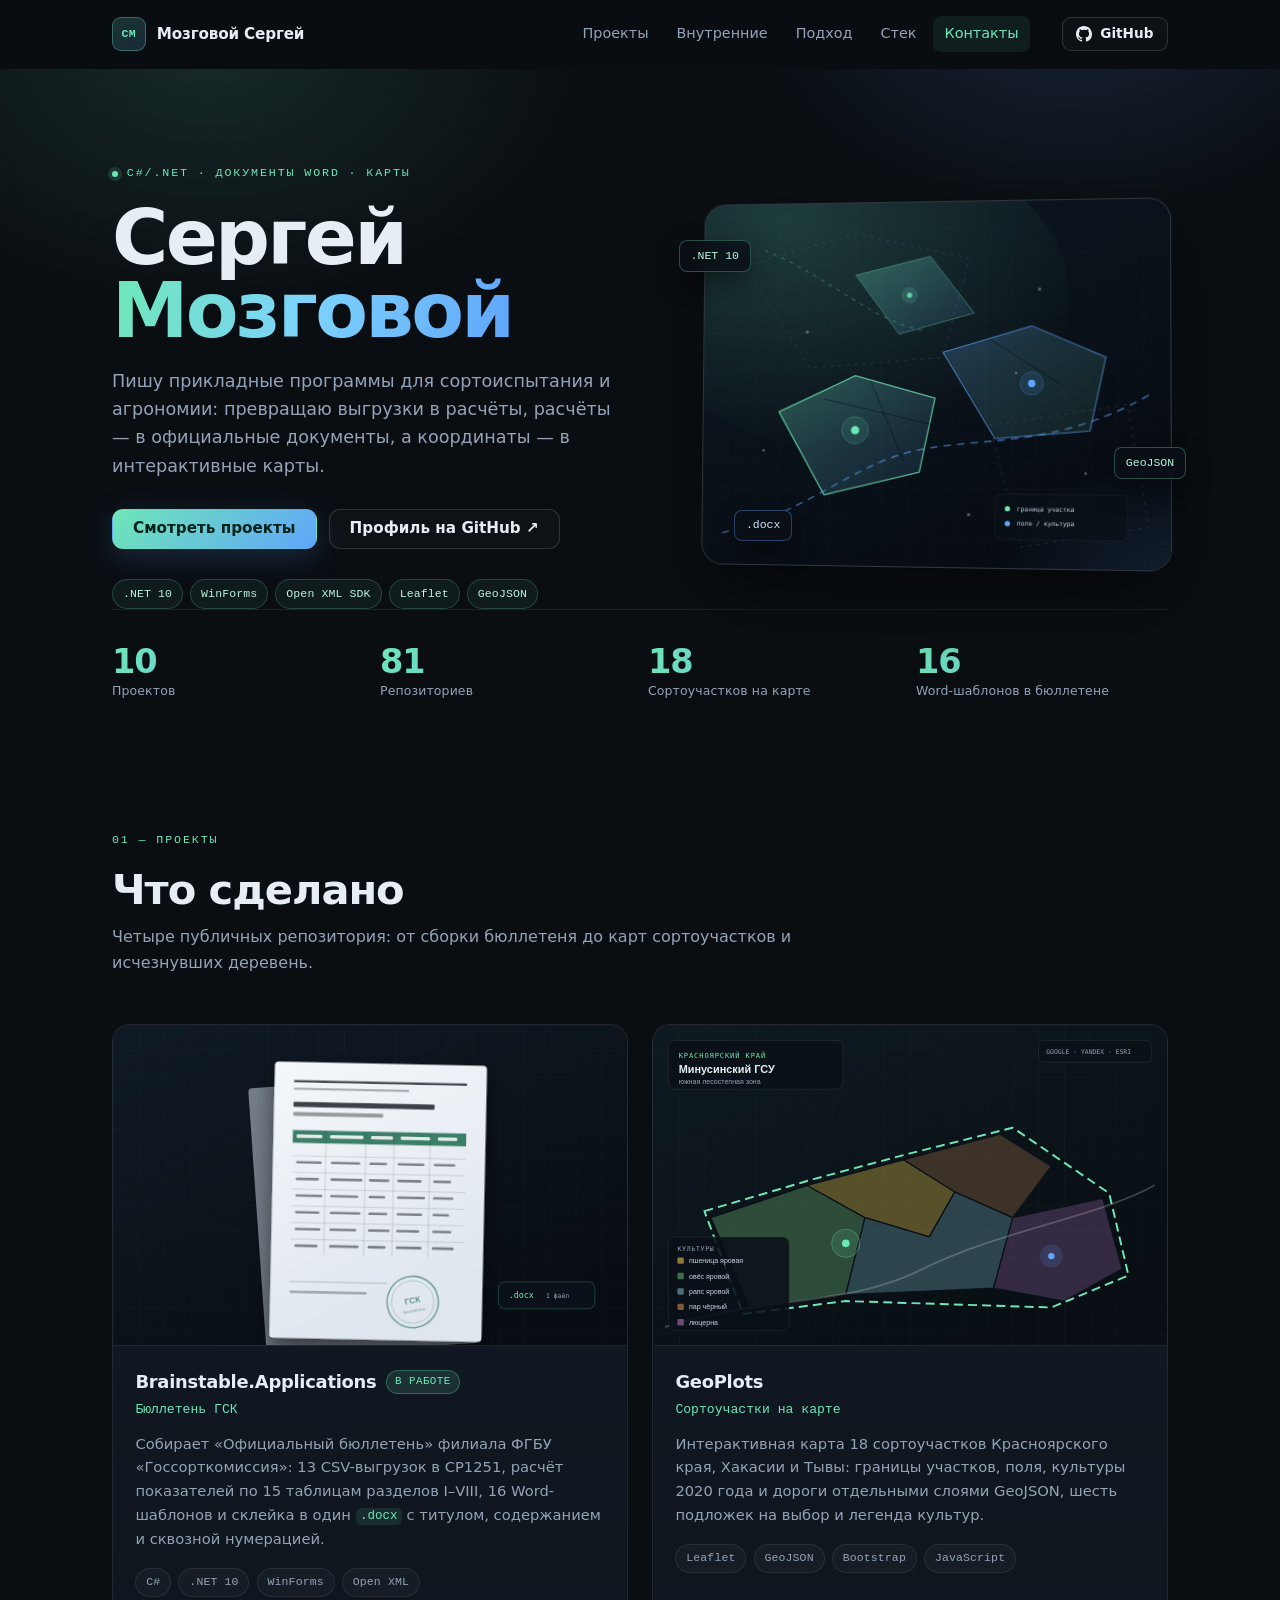
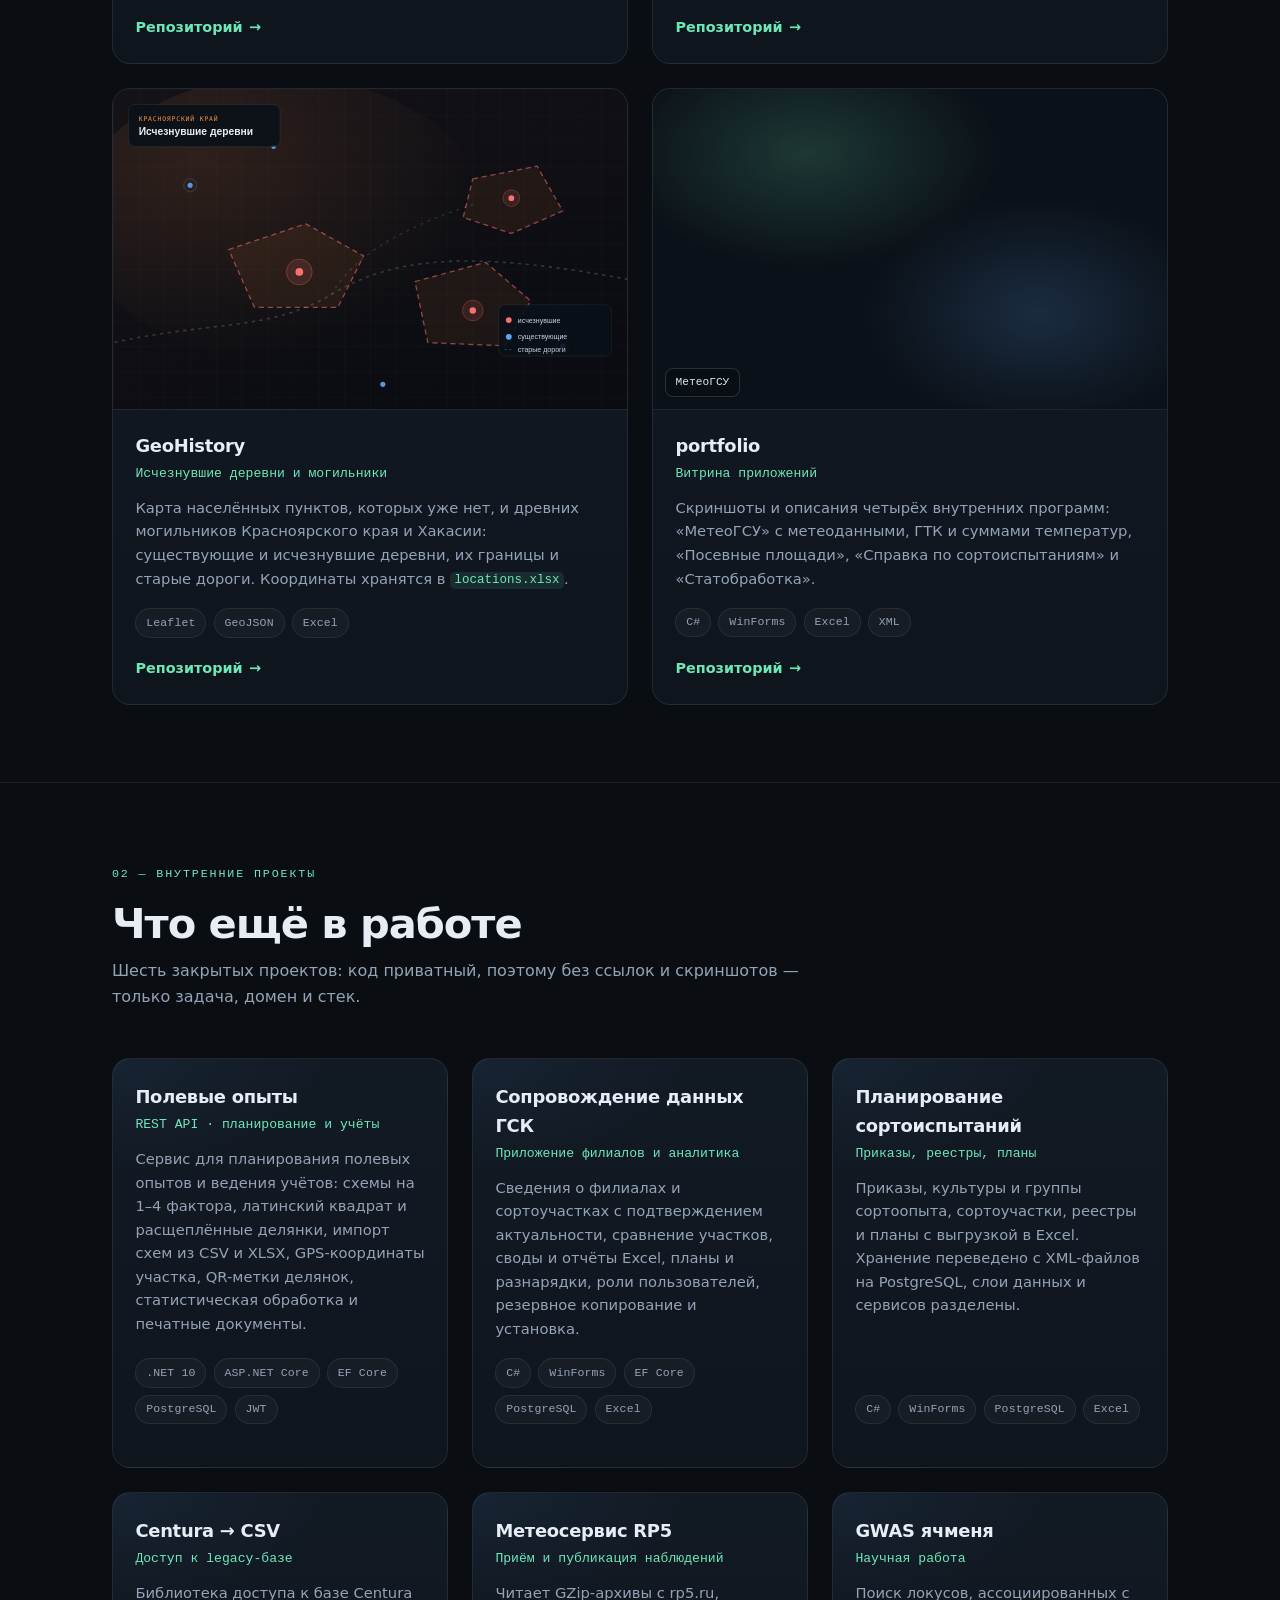
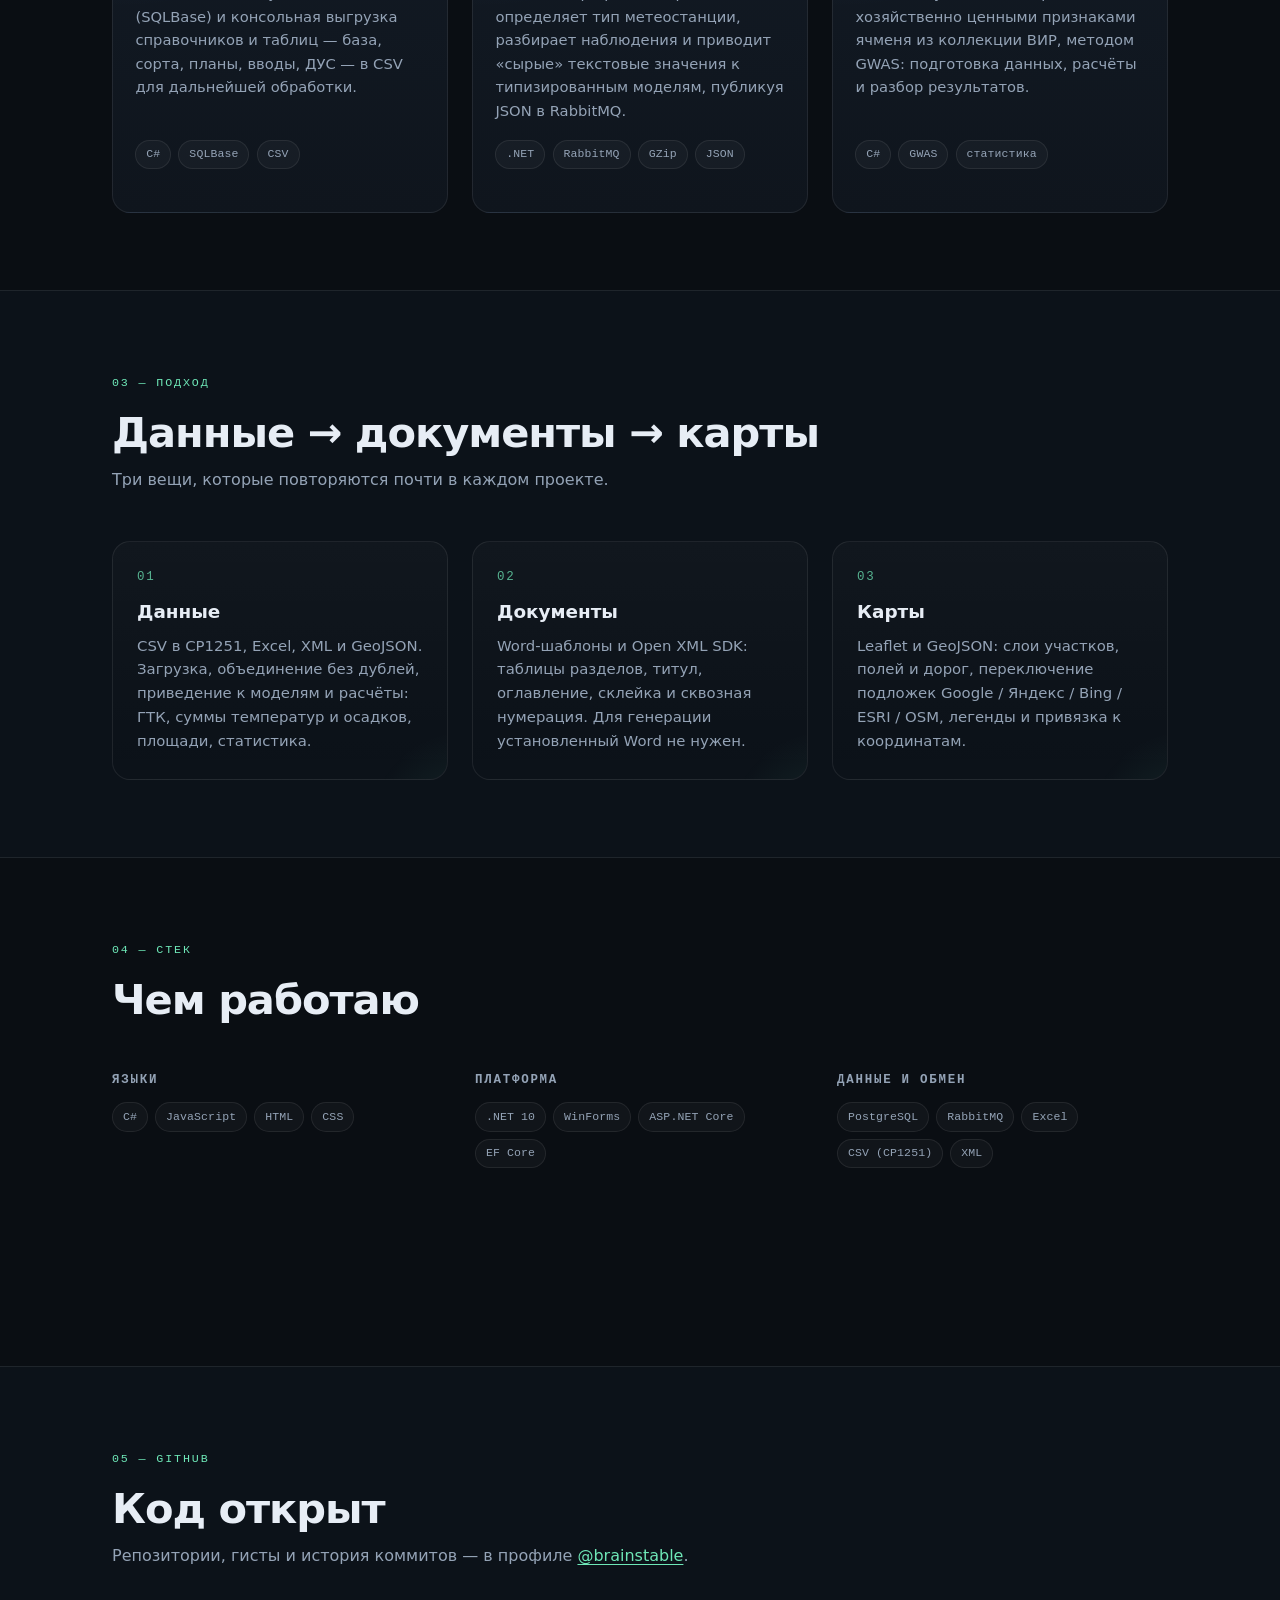
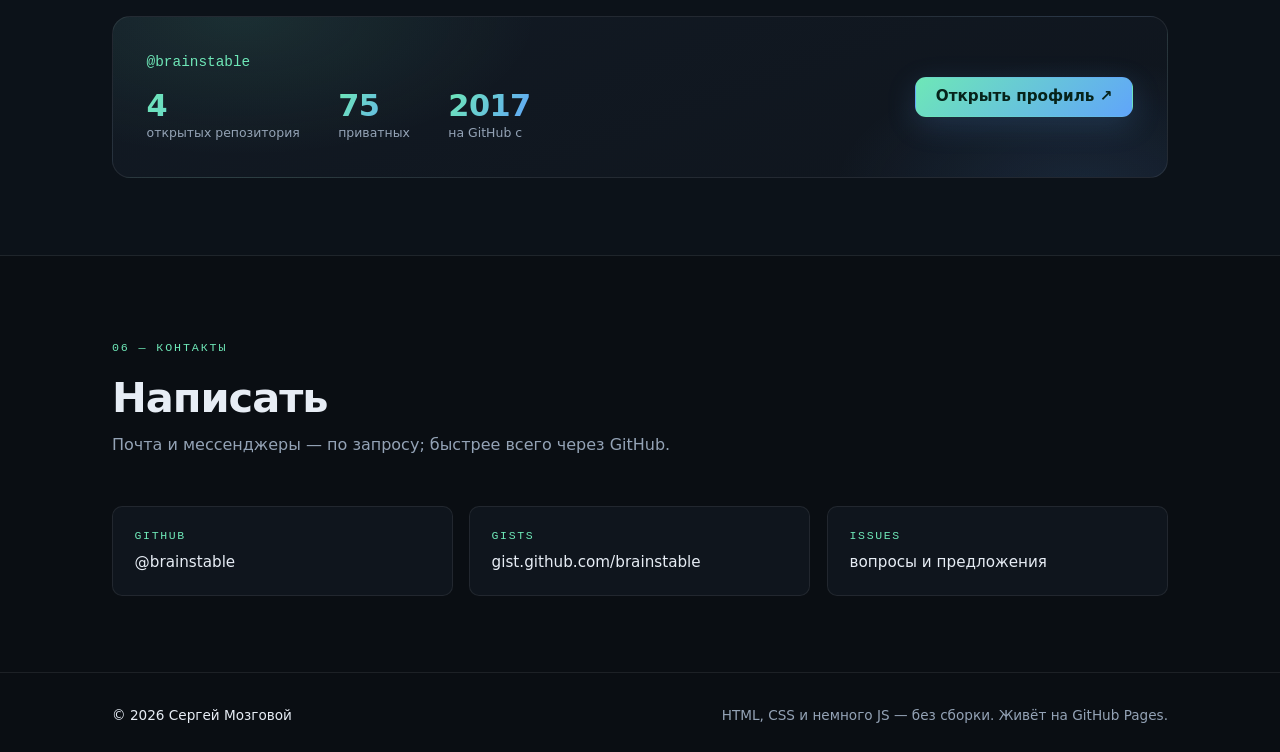
==== index.html @ fc81c390 "feat: раздел закрытых проектов и обновлённый стек на сайте" ====
<!doctype html>
<html lang="ru">
<head>
<meta charset="utf-8">
<meta name="viewport" content="width=device-width, initial-scale=1">
<title>Сергей Мозговой — C#/.NET разработчик</title>
<meta name="description" content="Прикладные программы для сортоиспытания и агрономии на C#/.NET: документы Word из шаблонов, обработка CSV и Excel, интерактивные карты на Leaflet.">
<meta name="author" content="Сергей Мозговой">
<meta name="theme-color" content="#0a0e13">
<script>document.documentElement.classList.add('js');</script>
<link rel="canonical" href="https://brainstable.github.io/">
<meta property="og:type" content="website">
<meta property="og:locale" content="ru_RU">
<meta property="og:site_name" content="Сергей Мозговой">
<meta property="og:title" content="Сергей Мозговой — C#/.NET разработчик">
<meta property="og:description" content="Прикладные программы для сортоиспытания и агрономии: документы Word, обработка данных, интерактивные карты.">
<meta property="og:url" content="https://brainstable.github.io/">
<meta name="twitter:card" content="summary">
<link rel="icon" href="assets/favicon.svg" type="image/svg+xml">
<link rel="stylesheet" href="assets/css/style.css">
<script src="assets/js/main.js" defer></script>
<script type="application/ld+json">
{
  "@context": "https://schema.org",
  "@type": "Person",
  "name": "Сергей Мозговой",
  "alternateName": "Mozgovoy Sergey",
  "url": "https://brainstable.github.io/",
  "jobTitle": "C#/.NET разработчик",
  "sameAs": ["https://github.com/brainstable", "https://gist.github.com/brainstable"]
}
</script>
</head>
<body>
<a class="skip-link" href="#main">Перейти к содержанию</a>

<header class="header" id="header">
  <div class="wrap header__inner">
    <a class="brand" href="#top" aria-label="В начало страницы">
      <span class="brand__mark" aria-hidden="true">СМ</span>
      <span class="brand__name">Мозговой Сергей</span>
    </a>

    <nav class="nav" aria-label="Разделы страницы">
      <a class="nav__link" href="#projects">Проекты</a>
      <a class="nav__link" href="#internal">Внутренние</a>
      <a class="nav__link" href="#approach">Подход</a>
      <a class="nav__link" href="#stack">Стек</a>
      <a class="nav__link" href="#contacts">Контакты</a>
    </nav>

    <a class="btn btn--ghost btn--sm header__gh" href="https://github.com/brainstable" target="_blank" rel="noopener">
      <svg width="16" height="16" viewBox="0 0 16 16" aria-hidden="true" fill="currentColor"><path d="M8 0C3.58 0 0 3.58 0 8c0 3.54 2.29 6.53 5.47 7.59.4.07.55-.17.55-.38 0-.19-.01-.82-.01-1.49-2.01.37-2.53-.49-2.69-.94-.09-.23-.48-.94-.82-1.13-.28-.15-.68-.52-.01-.53.63-.01 1.08.58 1.23.82.72 1.21 1.87.87 2.33.66.07-.52.28-.87.51-1.07-1.78-.2-3.64-.89-3.64-3.95 0-.87.31-1.59.82-2.15-.08-.2-.36-1.02.08-2.12 0 0 .67-.21 2.2.82a7.4 7.4 0 0 1 2-.27c.68 0 1.36.09 2 .27 1.53-1.04 2.2-.82 2.2-.82.44 1.1.16 1.92.08 2.12.51.56.82 1.27.82 2.15 0 3.07-1.87 3.75-3.65 3.95.29.25.54.73.54 1.48 0 1.07-.01 1.93-.01 2.2 0 .21.15.46.55.38A8.01 8.01 0 0 0 16 8c0-4.42-3.58-8-8-8Z"/></svg>
      GitHub
    </a>
  </div>
</header>

<main id="main">
  <section class="hero" id="top">
    <div class="hero__glow" aria-hidden="true"></div>
    <div class="wrap hero__inner">
      <div class="hero__text">
        <p class="eyebrow"><span class="dot" aria-hidden="true"></span> C#/.NET · документы Word · карты</p>

        <h1 class="hero__title">Сергей<br><span class="grad">Мозговой</span></h1>

        <p class="hero__lead">
          Пишу прикладные программы для сортоиспытания и агрономии: превращаю выгрузки
          в расчёты, расчёты — в официальные документы, а координаты — в интерактивные карты.
        </p>

        <div class="hero__actions">
          <a class="btn btn--primary" href="#projects">Смотреть проекты</a>
          <a class="btn btn--ghost" href="https://github.com/brainstable" target="_blank" rel="noopener">Профиль на GitHub&nbsp;↗</a>
        </div>

        <ul class="chips chips--hero" aria-label="Ключевые технологии">
          <li class="chip">.NET 10</li>
          <li class="chip">WinForms</li>
          <li class="chip">Open XML SDK</li>
          <li class="chip">Leaflet</li>
          <li class="chip">GeoJSON</li>
        </ul>
      </div>

      <div class="hero__art" aria-hidden="true">
        <div class="hero__frame">
          <img src="assets/img/hero-map.svg" alt="" width="900" height="700" decoding="async">
        </div>
        <span class="float float--1">.NET&nbsp;10</span>
        <span class="float float--2">GeoJSON</span>
        <span class="float float--3">.docx</span>
      </div>
    </div>

    <div class="wrap">
      <dl class="metrics">
        <div class="metric"><dt>Проектов</dt><dd>10</dd></div>
        <div class="metric"><dt>Репозиториев</dt><dd>81</dd></div>
        <div class="metric"><dt>Сортоучастков на карте</dt><dd>18</dd></div>
        <div class="metric"><dt>Word-шаблонов в бюллетене</dt><dd>16</dd></div>
      </dl>
    </div>
  </section>

  <section class="section" id="projects">
    <div class="wrap">
      <header class="section__head reveal">
        <p class="eyebrow">01 — Проекты</p>
        <h2 class="section__title">Что сделано</h2>
        <p class="section__lead">Четыре публичных репозитория: от сборки бюллетеня до карт сортоучастков и исчезнувших деревень.</p>
      </header>

      <div class="projects">
        <article class="card reveal">
          <a class="card__preview" href="https://github.com/brainstable/Brainstable.Applications" target="_blank" rel="noopener" tabindex="-1" aria-hidden="true">
            <img src="assets/img/preview-bulletin.svg" alt="" width="800" height="500" decoding="async">
          </a>
          <div class="card__body">
            <div class="card__top">
              <h3 class="card__title">Brainstable.Applications</h3>
              <span class="badge badge--live">в работе</span>
            </div>
            <p class="card__sub">Бюллетень ГСК</p>
            <p class="card__text">
              Собирает «Официальный бюллетень» филиала ФГБУ «Госсорткомиссия»: 13 CSV-выгрузок
              в CP1251, расчёт показателей по 15 таблицам разделов I–VIII, 16 Word-шаблонов
              и склейка в один <code>.docx</code> с титулом, содержанием и сквозной нумерацией.
            </p>
            <ul class="chips" aria-label="Технологии">
              <li class="chip">C#</li><li class="chip">.NET 10</li><li class="chip">WinForms</li><li class="chip">Open XML</li>
            </ul>
            <a class="card__link" href="https://github.com/brainstable/Brainstable.Applications" target="_blank" rel="noopener">
              Репозиторий <span aria-hidden="true">→</span>
            </a>
          </div>
        </article>

        <article class="card reveal">
          <a class="card__preview" href="https://github.com/brainstable/GeoPlots" target="_blank" rel="noopener" tabindex="-1" aria-hidden="true">
            <img src="assets/img/preview-geoplots.svg" alt="" width="800" height="500" decoding="async">
          </a>
          <div class="card__body">
            <div class="card__top">
              <h3 class="card__title">GeoPlots</h3>
            </div>
            <p class="card__sub">Сортоучастки на карте</p>
            <p class="card__text">
              Интерактивная карта 18 сортоучастков Красноярского края, Хакасии и Тывы: границы
              участков, поля, культуры 2020 года и дороги отдельными слоями GeoJSON, шесть
              подложек на выбор и легенда культур.
            </p>
            <ul class="chips" aria-label="Технологии">
              <li class="chip">Leaflet</li><li class="chip">GeoJSON</li><li class="chip">Bootstrap</li><li class="chip">JavaScript</li>
            </ul>
            <a class="card__link" href="https://github.com/brainstable/GeoPlots" target="_blank" rel="noopener">
              Репозиторий <span aria-hidden="true">→</span>
            </a>
          </div>
        </article>

        <article class="card reveal">
          <a class="card__preview" href="https://github.com/brainstable/GeoHistory" target="_blank" rel="noopener" tabindex="-1" aria-hidden="true">
            <img src="assets/img/preview-geohistory.svg" alt="" width="800" height="500" decoding="async">
          </a>
          <div class="card__body">
            <div class="card__top">
              <h3 class="card__title">GeoHistory</h3>
            </div>
            <p class="card__sub">Исчезнувшие деревни и могильники</p>
            <p class="card__text">
              Карта населённых пунктов, которых уже нет, и древних могильников Красноярского края
              и Хакасии: существующие и исчезнувшие деревни, их границы и старые дороги.
              Координаты хранятся в <code>locations.xlsx</code>.
            </p>
            <ul class="chips" aria-label="Технологии">
              <li class="chip">Leaflet</li><li class="chip">GeoJSON</li><li class="chip">Excel</li>
            </ul>
            <a class="card__link" href="https://github.com/brainstable/GeoHistory" target="_blank" rel="noopener">
              Репозиторий <span aria-hidden="true">→</span>
            </a>
          </div>
        </article>

        <article class="card reveal">
          <a class="card__preview card__preview--shot" href="https://github.com/brainstable/portfolio" target="_blank" rel="noopener" tabindex="-1" aria-hidden="true">
            <span class="card__shot-tag">МетеоГСУ</span>
          </a>
          <div class="card__body">
            <div class="card__top">
              <h3 class="card__title">portfolio</h3>
            </div>
            <p class="card__sub">Витрина приложений</p>
            <p class="card__text">
              Скриншоты и описания четырёх внутренних программ: «МетеоГСУ» с метеоданными,
              ГТК и суммами температур, «Посевные площади», «Справка по сортоиспытаниям»
              и «Статобработка».
            </p>
            <ul class="chips" aria-label="Технологии">
              <li class="chip">C#</li><li class="chip">WinForms</li><li class="chip">Excel</li><li class="chip">XML</li>
            </ul>
            <a class="card__link" href="https://github.com/brainstable/portfolio" target="_blank" rel="noopener">
              Репозиторий <span aria-hidden="true">→</span>
            </a>
          </div>
        </article>
      </div>
    </div>
  </section>

  <section class="section section--divided" id="internal">
    <div class="wrap">
      <header class="section__head reveal">
        <p class="eyebrow">02 — Внутренние проекты</p>
        <h2 class="section__title">Что ещё в работе</h2>
        <p class="section__lead">Шесть закрытых проектов: код приватный, поэтому без ссылок и скриншотов — только задача, домен и стек.</p>
      </header>

      <div class="projects projects--closed">
        <article class="card card--closed reveal">
          <div class="card__body">
            <div class="card__top">
              <h3 class="card__title">Полевые опыты</h3>
            </div>
            <p class="card__sub">REST API · планирование и учёты</p>
            <p class="card__text">
              Сервис для планирования полевых опытов и ведения учётов: схемы на 1–4 фактора,
              латинский квадрат и расщеплённые делянки, импорт схем из CSV и XLSX,
              GPS-координаты участка, QR-метки делянок, статистическая обработка
              и печатные документы.
            </p>
            <ul class="chips" aria-label="Технологии">
              <li class="chip">.NET 10</li><li class="chip">ASP.NET Core</li><li class="chip">EF Core</li><li class="chip">PostgreSQL</li><li class="chip">JWT</li>
            </ul>
          </div>
        </article>

        <article class="card card--closed reveal">
          <div class="card__body">
            <div class="card__top">
              <h3 class="card__title">Сопровождение данных ГСК</h3>
            </div>
            <p class="card__sub">Приложение филиалов и аналитика</p>
            <p class="card__text">
              Сведения о филиалах и сортоучастках с подтверждением актуальности, сравнение
              участков, своды и отчёты Excel, планы и разнарядки, роли пользователей,
              резервное копирование и установка.
            </p>
            <ul class="chips" aria-label="Технологии">
              <li class="chip">C#</li><li class="chip">WinForms</li><li class="chip">EF Core</li><li class="chip">PostgreSQL</li><li class="chip">Excel</li>
            </ul>
          </div>
        </article>

        <article class="card card--closed reveal">
          <div class="card__body">
            <div class="card__top">
              <h3 class="card__title">Планирование сортоиспытаний</h3>
            </div>
            <p class="card__sub">Приказы, реестры, планы</p>
            <p class="card__text">
              Приказы, культуры и группы сортоопыта, сортоучастки, реестры и планы
              с выгрузкой в Excel. Хранение переведено с XML-файлов на PostgreSQL,
              слои данных и сервисов разделены.
            </p>
            <ul class="chips" aria-label="Технологии">
              <li class="chip">C#</li><li class="chip">WinForms</li><li class="chip">PostgreSQL</li><li class="chip">Excel</li>
            </ul>
          </div>
        </article>

        <article class="card card--closed reveal">
          <div class="card__body">
            <div class="card__top">
              <h3 class="card__title">Centura → CSV</h3>
            </div>
            <p class="card__sub">Доступ к legacy-базе</p>
            <p class="card__text">
              Библиотека доступа к базе Centura (SQLBase) и консольная выгрузка справочников
              и таблиц — база, сорта, планы, вводы, ДУС — в CSV для дальнейшей обработки.
            </p>
            <ul class="chips" aria-label="Технологии">
              <li class="chip">C#</li><li class="chip">SQLBase</li><li class="chip">CSV</li>
            </ul>
          </div>
        </article>

        <article class="card card--closed reveal">
          <div class="card__body">
            <div class="card__top">
              <h3 class="card__title">Метеосервис RP5</h3>
            </div>
            <p class="card__sub">Приём и публикация наблюдений</p>
            <p class="card__text">
              Читает GZip-архивы с rp5.ru, определяет тип метеостанции, разбирает наблюдения
              и приводит «сырые» текстовые значения к типизированным моделям, публикуя JSON
              в RabbitMQ.
            </p>
            <ul class="chips" aria-label="Технологии">
              <li class="chip">.NET</li><li class="chip">RabbitMQ</li><li class="chip">GZip</li><li class="chip">JSON</li>
            </ul>
          </div>
        </article>

        <article class="card card--closed reveal">
          <div class="card__body">
            <div class="card__top">
              <h3 class="card__title">GWAS ячменя</h3>
            </div>
            <p class="card__sub">Научная работа</p>
            <p class="card__text">
              Поиск локусов, ассоциированных с хозяйственно ценными признаками ячменя
              из коллекции ВИР, методом GWAS: подготовка данных, расчёты и разбор результатов.
            </p>
            <ul class="chips" aria-label="Технологии">
              <li class="chip">C#</li><li class="chip">GWAS</li><li class="chip">статистика</li>
            </ul>
          </div>
        </article>
      </div>
    </div>
  </section>

  <section class="section section--alt" id="approach">
    <div class="wrap">
      <header class="section__head reveal">
        <p class="eyebrow">03 — Подход</p>
        <h2 class="section__title">Данные → документы → карты</h2>
        <p class="section__lead">Три вещи, которые повторяются почти в каждом проекте.</p>
      </header>

      <div class="steps">
        <article class="step reveal">
          <span class="step__num" aria-hidden="true">01</span>
          <h3 class="step__title">Данные</h3>
          <p class="step__text">
            CSV в CP1251, Excel, XML и GeoJSON. Загрузка, объединение без дублей,
            приведение к моделям и расчёты: ГТК, суммы температур и осадков, площади, статистика.
          </p>
        </article>

        <article class="step reveal">
          <span class="step__num" aria-hidden="true">02</span>
          <h3 class="step__title">Документы</h3>
          <p class="step__text">
            Word-шаблоны и Open XML SDK: таблицы разделов, титул, оглавление, склейка
            и сквозная нумерация. Для генерации установленный Word не нужен.
          </p>
        </article>

        <article class="step reveal">
          <span class="step__num" aria-hidden="true">03</span>
          <h3 class="step__title">Карты</h3>
          <p class="step__text">
            Leaflet и GeoJSON: слои участков, полей и дорог, переключение подложек
            Google / Яндекс / Bing / ESRI / OSM, легенды и привязка к координатам.
          </p>
        </article>
      </div>
    </div>
  </section>

  <section class="section" id="stack">
    <div class="wrap">
      <header class="section__head reveal">
        <p class="eyebrow">04 — Стек</p>
        <h2 class="section__title">Чем работаю</h2>
      </header>

      <div class="stack">
        <div class="stack__group reveal">
          <h3 class="stack__title">Языки</h3>
          <ul class="chips"><li class="chip">C#</li><li class="chip">JavaScript</li><li class="chip">HTML</li><li class="chip">CSS</li></ul>
        </div>
        <div class="stack__group reveal">
          <h3 class="stack__title">Платформа</h3>
          <ul class="chips"><li class="chip">.NET 10</li><li class="chip">WinForms</li><li class="chip">ASP.NET Core</li><li class="chip">EF Core</li></ul>
        </div>
        <div class="stack__group reveal">
          <h3 class="stack__title">Данные и обмен</h3>
          <ul class="chips"><li class="chip">PostgreSQL</li><li class="chip">RabbitMQ</li><li class="chip">Excel</li><li class="chip">CSV (CP1251)</li><li class="chip">XML</li></ul>
        </div>
        <div class="stack__group reveal">
          <h3 class="stack__title">Документы</h3>
          <ul class="chips"><li class="chip">Open XML SDK</li><li class="chip">DocumentFormat.OpenXml</li><li class="chip">Word-шаблоны</li></ul>
        </div>
        <div class="stack__group reveal">
          <h3 class="stack__title">Карты</h3>
          <ul class="chips"><li class="chip">Leaflet</li><li class="chip">GeoJSON</li><li class="chip">Bootstrap 4</li><li class="chip">jQuery</li></ul>
        </div>
        <div class="stack__group reveal">
          <h3 class="stack__title">Инструменты</h3>
          <ul class="chips"><li class="chip">Visual Studio 2022</li><li class="chip">Rider</li><li class="chip">Git</li><li class="chip">xUnit</li></ul>
        </div>
      </div>
    </div>
  </section>

  <section class="section section--alt" id="stats">
    <div class="wrap">
      <header class="section__head reveal">
        <p class="eyebrow">05 — GitHub</p>
        <h2 class="section__title">Код открыт</h2>
        <p class="section__lead">Репозитории, гисты и история коммитов — в профиле <a href="https://github.com/brainstable" target="_blank" rel="noopener">@brainstable</a>.</p>
      </header>

      <div class="gh-panel reveal">
        <div class="gh-panel__body">
          <p class="gh-panel__handle">@brainstable</p>
          <ul class="gh-facts">
            <li><b>4</b><span>открытых репозитория</span></li>
            <li><b>75</b><span>приватных</span></li>
            <li><b>2017</b><span>на GitHub с</span></li>
          </ul>
        </div>
        <a class="btn btn--primary" href="https://github.com/brainstable" target="_blank" rel="noopener">Открыть профиль&nbsp;↗</a>
      </div>
    </div>
  </section>

  <section class="section" id="contacts">
    <div class="wrap">
      <header class="section__head reveal">
        <p class="eyebrow">06 — Контакты</p>
        <h2 class="section__title">Написать</h2>
        <p class="section__lead">Почта и мессенджеры — по запросу; быстрее всего через GitHub.</p>
      </header>

      <div class="contacts">
        <a class="contact reveal" href="https://github.com/brainstable" target="_blank" rel="noopener">
          <span class="contact__label">GitHub</span>
          <span class="contact__value">@brainstable</span>
        </a>
        <a class="contact reveal" href="https://gist.github.com/brainstable" target="_blank" rel="noopener">
          <span class="contact__label">Gists</span>
          <span class="contact__value">gist.github.com/brainstable</span>
        </a>
        <a class="contact reveal" href="https://github.com/brainstable/brainstable/issues" target="_blank" rel="noopener">
          <span class="contact__label">Issues</span>
          <span class="contact__value">вопросы и предложения</span>
        </a>
      </div>
    </div>
  </section>
</main>

<footer class="footer">
  <div class="wrap footer__inner">
    <p class="footer__text">© <span class="js-year">2026</span> Сергей Мозговой</p>
    <p class="footer__text footer__muted">HTML, CSS и немного JS — без сборки. Живёт на GitHub Pages.</p>
  </div>
</footer>
</body>
</html>
---- assets/css/style.css ----
/* ==========================================================================
   brainstable.github.io — тёмная тема, без зависимостей
   ========================================================================== */

:root {
  --bg: #0a0e13;
  --bg-alt: #0c1219;
  --card: #0f151d;
  --card-hi: #121a24;
  --line: rgba(255, 255, 255, 0.08);
  --line-hi: rgba(255, 255, 255, 0.14);
  --text: #e7edf5;
  --muted: #94a3b6;
  --mint: #6ee7b7;
  --blue: #60a5fa;
  --mint-dim: rgba(110, 231, 183, 0.12);
  --radius: 18px;
  --radius-sm: 10px;
  --wrap: 1120px;
  --ease: cubic-bezier(0.2, 0.7, 0.2, 1);
  --font: ui-sans-serif, system-ui, -apple-system, "Segoe UI", Roboto, "Helvetica Neue", Arial, sans-serif;
  --mono: ui-monospace, SFMono-Regular, "JetBrains Mono", "Cascadia Mono", Consolas, monospace;
}

*,
*::before,
*::after { box-sizing: border-box; }

html {
  scroll-behavior: smooth;
  scroll-padding-top: 6rem;
  -webkit-text-size-adjust: 100%;
}

body {
  margin: 0;
  background: var(--bg);
  color: var(--text);
  font-family: var(--font);
  font-size: 16px;
  line-height: 1.6;
  -webkit-font-smoothing: antialiased;
  overflow-x: hidden;
}

::selection { background: rgba(110, 231, 183, 0.25); color: #fff; }

img { max-width: 100%; height: auto; display: block; }

a { color: inherit; text-decoration: none; }

:focus-visible {
  outline: 2px solid var(--mint);
  outline-offset: 3px;
  border-radius: 4px;
}

code {
  font-family: var(--mono);
  font-size: 0.86em;
  color: var(--mint);
  background: rgba(110, 231, 183, 0.1);
  padding: 0.1em 0.35em;
  border-radius: 5px;
}

.wrap {
  width: 100%;
  max-width: var(--wrap);
  margin-inline: auto;
  padding-inline: clamp(1.15rem, 4vw, 2rem);
}

.skip-link {
  position: absolute;
  left: 1rem;
  top: -100px;
  z-index: 100;
  padding: 0.6rem 1rem;
  background: var(--mint);
  color: #06231a;
  border-radius: 8px;
  font-weight: 600;
  transition: top 0.2s var(--ease);
}
.skip-link:focus { top: 1rem; }

/* ---------------------------------------------------------------- Header */

.header {
  position: sticky;
  top: 0;
  z-index: 50;
  background: rgba(10, 14, 19, 0.72);
  backdrop-filter: blur(14px);
  -webkit-backdrop-filter: blur(14px);
  border-bottom: 1px solid transparent;
  transition: border-color 0.25s var(--ease), background 0.25s var(--ease);
}
.header.is-scrolled {
  border-bottom-color: var(--line);
  background: rgba(10, 14, 19, 0.9);
}

.header__inner {
  display: flex;
  align-items: center;
  gap: 1.5rem;
  min-height: 4.25rem;
}

.brand {
  display: inline-flex;
  align-items: center;
  gap: 0.7rem;
  font-weight: 600;
  letter-spacing: -0.01em;
}

.brand__mark {
  display: grid;
  place-items: center;
  width: 2.1rem;
  height: 2.1rem;
  border-radius: 9px;
  background: linear-gradient(135deg, rgba(110, 231, 183, 0.18), rgba(96, 165, 250, 0.18));
  border: 1px solid rgba(110, 231, 183, 0.35);
  color: var(--mint);
  font-family: var(--mono);
  font-size: 0.72rem;
  letter-spacing: 0.04em;
}

.brand__name { font-size: 0.95rem; white-space: nowrap; }

.nav {
  display: flex;
  gap: 0.35rem;
  margin-left: auto;
}

.nav__link {
  padding: 0.4rem 0.7rem;
  border-radius: 8px;
  font-size: 0.9rem;
  color: var(--muted);
  transition: color 0.2s var(--ease), background 0.2s var(--ease);
}
.nav__link:hover { color: var(--text); background: rgba(255, 255, 255, 0.05); }
.nav__link.is-active { color: var(--mint); background: rgba(110, 231, 183, 0.08); }

.header__gh { margin-left: 0.5rem; }

/* --------------------------------------------------------------- Buttons */

.btn {
  display: inline-flex;
  align-items: center;
  justify-content: center;
  gap: 0.5rem;
  padding: 0.72rem 1.25rem;
  border-radius: 11px;
  border: 1px solid transparent;
  font-weight: 600;
  font-size: 0.95rem;
  line-height: 1;
  cursor: pointer;
  transition: transform 0.2s var(--ease), box-shadow 0.2s var(--ease),
    background 0.2s var(--ease), border-color 0.2s var(--ease), color 0.2s var(--ease);
}
.btn:hover { transform: translateY(-1px); }
.btn:active { transform: translateY(0); }

.btn--primary {
  background: linear-gradient(135deg, var(--mint), var(--blue));
  color: #06231a;
  box-shadow: 0 8px 30px rgba(96, 165, 250, 0.18);
}
.btn--primary:hover { box-shadow: 0 12px 34px rgba(110, 231, 183, 0.28); }

.btn--ghost {
  border-color: var(--line-hi);
  color: var(--text);
  background: rgba(255, 255, 255, 0.02);
}
.btn--ghost:hover { border-color: rgba(110, 231, 183, 0.45); color: var(--mint); }

.btn--sm { padding: 0.5rem 0.85rem; font-size: 0.85rem; border-radius: 9px; }

/* ------------------------------------------------------------------ Hero */

.hero {
  position: relative;
  padding-block: clamp(3rem, 7vw, 6rem) clamp(2rem, 4vw, 3rem);
  overflow: hidden;
}

.hero__glow {
  position: absolute;
  inset: -20% -10% auto -10%;
  height: 60rem;
  background:
    radial-gradient(38rem 26rem at 22% 12%, rgba(110, 231, 183, 0.13), transparent 62%),
    radial-gradient(34rem 24rem at 78% 6%, rgba(96, 165, 250, 0.14), transparent 60%);
  pointer-events: none;
}

.hero__inner {
  position: relative;
  display: grid;
  grid-template-columns: 1.05fr 0.95fr;
  align-items: center;
  gap: clamp(2rem, 5vw, 4.5rem);
}

.eyebrow {
  display: inline-flex;
  align-items: center;
  gap: 0.55rem;
  margin: 0 0 1.1rem;
  font-family: var(--mono);
  font-size: 0.73rem;
  letter-spacing: 0.16em;
  text-transform: uppercase;
  color: var(--mint);
}

.dot {
  width: 6px;
  height: 6px;
  border-radius: 50%;
  background: var(--mint);
  box-shadow: 0 0 0 4px rgba(110, 231, 183, 0.14);
}

.hero__title {
  margin: 0 0 1.2rem;
  font-size: clamp(2.7rem, 7.2vw, 4.8rem);
  line-height: 0.96;
  letter-spacing: -0.035em;
  font-weight: 700;
}

.grad {
  background: linear-gradient(100deg, var(--mint) 0%, #7dd3fc 48%, var(--blue) 100%);
  -webkit-background-clip: text;
  background-clip: text;
  color: transparent;
}

.hero__lead {
  max-width: 33rem;
  margin: 0 0 1.8rem;
  font-size: clamp(1rem, 1.5vw, 1.1rem);
  color: var(--muted);
}

.hero__actions {
  display: flex;
  flex-wrap: wrap;
  gap: 0.75rem;
  margin-bottom: 1.9rem;
}

.chips {
  display: flex;
  flex-wrap: wrap;
  gap: 0.45rem;
  margin: 0;
  padding: 0;
  list-style: none;
}

.chip {
  padding: 0.28rem 0.62rem;
  border: 1px solid var(--line);
  border-radius: 999px;
  background: rgba(255, 255, 255, 0.03);
  color: var(--muted);
  font-family: var(--mono);
  font-size: 0.72rem;
  letter-spacing: 0.01em;
  white-space: nowrap;
}

.chips--hero .chip {
  border-color: rgba(110, 231, 183, 0.22);
  color: #b9f4dd;
  background: rgba(110, 231, 183, 0.06);
}

.hero__art { position: relative; }

.hero__frame {
  position: relative;
  border: 1px solid var(--line-hi);
  border-radius: 22px;
  overflow: hidden;
  background: linear-gradient(160deg, #101a24, #0a1016);
  box-shadow:
    0 30px 80px rgba(0, 0, 0, 0.55),
    inset 0 1px 0 rgba(255, 255, 255, 0.06);
  transform: perspective(1200px) rotateY(-6deg) rotateX(2deg);
  transition: transform 0.6s var(--ease);
}
.hero__frame:hover { transform: perspective(1200px) rotateY(-2deg) rotateX(1deg); }

.hero__frame img { width: 100%; aspect-ratio: 9 / 7; object-fit: cover; }

.float {
  position: absolute;
  padding: 0.35rem 0.65rem;
  border-radius: 8px;
  border: 1px solid rgba(110, 231, 183, 0.3);
  background: rgba(10, 16, 22, 0.85);
  color: #b9f4dd;
  font-family: var(--mono);
  font-size: 0.72rem;
  backdrop-filter: blur(6px);
  box-shadow: 0 10px 26px rgba(0, 0, 0, 0.45);
  animation: float 7s ease-in-out infinite;
}
.float { z-index: 2; }
.float--1 { top: 11%; left: -1.1rem; }
.float--2 { bottom: 24%; right: -1.1rem; animation-delay: -2.4s; }
.float--3 { bottom: 7%; left: 8%; animation-delay: -4.2s; color: #cfe4ff; border-color: rgba(96, 165, 250, 0.35); }

@keyframes float {
  0%, 100% { transform: translateY(0); }
  50% { transform: translateY(-8px); }
}

/* --------------------------------------------------------------- Metrics */

.metrics {
  display: grid;
  grid-template-columns: repeat(4, 1fr);
  gap: 1rem;
  margin: 0;
  padding: clamp(1.6rem, 3vw, 2.2rem) 0 0;
  border-top: 1px solid var(--line);
}

.metric { display: flex; flex-direction: column-reverse; gap: 0.15rem; }

.metric dd {
  margin: 0;
  font-size: clamp(1.6rem, 3vw, 2.1rem);
  font-weight: 700;
  letter-spacing: -0.03em;
  line-height: 1;
  background: linear-gradient(120deg, var(--mint), var(--blue));
  -webkit-background-clip: text;
  background-clip: text;
  color: transparent;
}

.metric dt {
  font-size: 0.78rem;
  color: var(--muted);
  letter-spacing: 0.01em;
}

/* -------------------------------------------------------------- Sections */

.section { padding-block: clamp(3rem, 6vw, 5rem); }

.section--alt {
  background: var(--bg-alt);
  border-block: 1px solid var(--line);
}

.section--divided { border-top: 1px solid var(--line); }

.section__head { max-width: 46rem; margin-bottom: clamp(2rem, 4vw, 3rem); }

.section__title {
  margin: 0 0 0.7rem;
  font-size: clamp(1.8rem, 3.6vw, 2.6rem);
  line-height: 1.1;
  letter-spacing: -0.025em;
}

.section__lead { margin: 0; color: var(--muted); }
.section__lead a { color: var(--mint); text-decoration: underline; text-underline-offset: 3px; }

/* --------------------------------------------------------------- Projects */

.projects {
  display: grid;
  grid-template-columns: repeat(auto-fit, minmax(min(100%, 420px), 1fr));
  gap: clamp(1rem, 2vw, 1.5rem);
}

.card {
  display: flex;
  flex-direction: column;
  background: linear-gradient(180deg, var(--card-hi), var(--card));
  border: 1px solid var(--line);
  border-radius: var(--radius);
  overflow: hidden;
  transition: transform 0.3s var(--ease), border-color 0.3s var(--ease), box-shadow 0.3s var(--ease);
}

.card:hover {
  transform: translateY(-4px);
  border-color: rgba(110, 231, 183, 0.28);
  box-shadow: 0 24px 60px rgba(0, 0, 0, 0.45);
}

/* Карточки без превью: закрытые проекты */

.projects--closed {
  grid-template-columns: repeat(auto-fit, minmax(min(100%, 320px), 1fr));
}

.card--closed {
  background:
    radial-gradient(22rem 12rem at 0% 0%, rgba(96, 165, 250, 0.07), transparent 60%),
    linear-gradient(180deg, var(--card-hi), var(--card));
}

.card--closed .card__body { padding: 1.5rem 1.4rem; }

.card--closed .chips { margin-top: auto; margin-bottom: 0; }

.card__preview {
  position: relative;
  display: block;
  aspect-ratio: 8 / 5;
  border-bottom: 1px solid var(--line);
  overflow: hidden;
  background:
    radial-gradient(18rem 10rem at 25% 20%, rgba(110, 231, 183, 0.14), transparent 65%),
    radial-gradient(16rem 10rem at 80% 75%, rgba(96, 165, 250, 0.14), transparent 65%),
    #0b1118;
}
.card__preview img {
  width: 100%;
  height: 100%;
  object-fit: cover;
  transition: transform 0.6s var(--ease);
}
.card:hover .card__preview img { transform: scale(1.03); }

/* Скриншот приложения: картинка лежит фоном, поэтому при недоступности
   внешнего URL остаётся градиент, а не «битая» иконка. */
.card__preview--shot {
  background-image:
    url("https://raw.githubusercontent.com/brainstable/portfolio/main/images/meteo_gsu/1.PNG"),
    radial-gradient(20rem 12rem at 30% 20%, rgba(110, 231, 183, 0.18), transparent 60%),
    radial-gradient(18rem 12rem at 75% 70%, rgba(96, 165, 250, 0.18), transparent 60%);
  background-size: cover, cover, cover;
  background-position: center center;
  background-repeat: no-repeat;
  background-color: #0b1118;
}

.card__shot-tag {
  position: absolute;
  left: 0.75rem;
  bottom: 0.75rem;
  padding: 0.3rem 0.6rem;
  border: 1px solid rgba(255, 255, 255, 0.14);
  border-radius: 8px;
  background: rgba(8, 14, 20, 0.72);
  backdrop-filter: blur(6px);
  -webkit-backdrop-filter: blur(6px);
  font-family: var(--mono);
  font-size: 0.7rem;
  color: #dbe7f3;
}

.card__body { padding: 1.35rem 1.4rem 1.5rem; display: flex; flex-direction: column; flex: 1; }

.card__top { display: flex; align-items: center; gap: 0.6rem; }

.card__title { margin: 0; font-size: 1.12rem; letter-spacing: -0.015em; }

.card__sub {
  margin: 0.15rem 0 0.75rem;
  font-size: 0.82rem;
  color: var(--mint);
  font-family: var(--mono);
}

.card__text { margin: 0 0 1.1rem; font-size: 0.92rem; color: var(--muted); }
.card__text code { font-size: 0.85em; }

.card__body .chips { margin-bottom: 1.2rem; }

.card__link {
  margin-top: auto;
  align-self: flex-start;
  display: inline-flex;
  align-items: center;
  gap: 0.4rem;
  font-size: 0.9rem;
  font-weight: 600;
  color: var(--mint);
}
.card__link span { transition: transform 0.25s var(--ease); }
.card__link:hover span { transform: translateX(4px); }

.badge {
  padding: 0.16rem 0.5rem;
  border-radius: 999px;
  font-size: 0.68rem;
  font-family: var(--mono);
  letter-spacing: 0.04em;
  text-transform: uppercase;
}
.badge--live { background: var(--mint-dim); color: var(--mint); border: 1px solid rgba(110, 231, 183, 0.3); }

/* ------------------------------------------------------------------ Steps */

.steps {
  display: grid;
  grid-template-columns: repeat(auto-fit, minmax(min(100%, 260px), 1fr));
  gap: clamp(1rem, 2vw, 1.5rem);
}

.step {
  position: relative;
  padding: 1.6rem 1.5rem;
  border: 1px solid var(--line);
  border-radius: var(--radius);
  background: linear-gradient(180deg, rgba(255, 255, 255, 0.025), transparent);
  overflow: hidden;
}

.step::after {
  content: "";
  position: absolute;
  inset: auto -40% -70% auto;
  width: 14rem;
  height: 14rem;
  background: radial-gradient(circle, rgba(110, 231, 183, 0.1), transparent 65%);
}

.step__num {
  display: block;
  margin-bottom: 0.6rem;
  font-family: var(--mono);
  font-size: 0.78rem;
  letter-spacing: 0.14em;
  color: rgba(110, 231, 183, 0.75);
}

.step__title { margin: 0 0 0.5rem; font-size: 1.15rem; }
.step__text { margin: 0; font-size: 0.93rem; color: var(--muted); }

/* ------------------------------------------------------------------ Stack */

.stack {
  display: grid;
  grid-template-columns: repeat(auto-fit, minmax(min(100%, 250px), 1fr));
  gap: 1.5rem 2rem;
}

.stack__title {
  margin: 0 0 0.7rem;
  font-size: 0.78rem;
  font-family: var(--mono);
  letter-spacing: 0.14em;
  text-transform: uppercase;
  color: var(--muted);
}

/* ------------------------------------------------------------------ Stats */

.gh-panel {
  display: flex;
  flex-wrap: wrap;
  align-items: center;
  justify-content: space-between;
  gap: 1.5rem 2rem;
  padding: clamp(1.4rem, 3vw, 2.1rem);
  border: 1px solid var(--line);
  border-radius: var(--radius);
  background:
    radial-gradient(30rem 14rem at 12% 0%, rgba(110, 231, 183, 0.1), transparent 62%),
    radial-gradient(26rem 14rem at 92% 110%, rgba(96, 165, 250, 0.12), transparent 60%),
    linear-gradient(160deg, var(--card-hi), var(--card));
}

.gh-panel__handle {
  margin: 0 0 1.1rem;
  font-family: var(--mono);
  font-size: 0.9rem;
  color: var(--mint);
}

.gh-facts {
  display: flex;
  flex-wrap: wrap;
  gap: 1.2rem 2.4rem;
  margin: 0;
  padding: 0;
  list-style: none;
}

.gh-facts li { display: flex; flex-direction: column; gap: 0.1rem; }

.gh-facts b {
  font-size: clamp(1.5rem, 3vw, 1.9rem);
  line-height: 1;
  letter-spacing: -0.02em;
  background: linear-gradient(120deg, var(--mint), var(--blue));
  -webkit-background-clip: text;
  background-clip: text;
  color: transparent;
}

.gh-facts span { font-size: 0.78rem; color: var(--muted); }

/* --------------------------------------------------------------- Contacts */

.contacts {
  display: grid;
  grid-template-columns: repeat(auto-fit, minmax(min(100%, 240px), 1fr));
  gap: 1rem;
}

.contact {
  display: flex;
  flex-direction: column;
  gap: 0.3rem;
  padding: 1.25rem 1.35rem;
  border: 1px solid var(--line);
  border-radius: var(--radius-sm);
  background: var(--card);
  transition: border-color 0.25s var(--ease), transform 0.25s var(--ease), background 0.25s var(--ease);
}
.contact:hover {
  transform: translateY(-3px);
  border-color: rgba(110, 231, 183, 0.35);
  background: var(--card-hi);
}

.contact__label {
  font-family: var(--mono);
  font-size: 0.72rem;
  letter-spacing: 0.14em;
  text-transform: uppercase;
  color: var(--mint);
}
.contact__value { font-size: 0.95rem; color: var(--text); word-break: break-word; }

/* ----------------------------------------------------------------- Footer */

.footer { border-top: 1px solid var(--line); padding-block: 2rem; }

.footer__inner {
  display: flex;
  flex-wrap: wrap;
  justify-content: space-between;
  gap: 0.6rem 1.5rem;
}

.footer__text { margin: 0; font-size: 0.85rem; }
.footer__muted { color: var(--muted); }

/* ---------------------------------------------------------------- Reveal */

.reveal {
  transition: opacity 0.65s var(--ease), transform 0.65s var(--ease);
}
.js .reveal {
  opacity: 0;
  transform: translateY(16px);
  will-change: opacity, transform;
}
.js .reveal.is-visible { opacity: 1; transform: none; }

/* ------------------------------------------------------------ Responsive */

@media (max-width: 960px) {
  .hero__inner { grid-template-columns: 1fr; }
  .hero__art { order: -1; max-width: 34rem; }
  .hero__frame { transform: none; }
  .hero__frame:hover { transform: translateY(-2px); }
}

@media (max-width: 860px) {
  .nav { display: none; }
  .header__gh { margin-left: auto; }
}

@media (max-width: 640px) {
  .metrics { grid-template-columns: repeat(2, 1fr); gap: 1.2rem; }
  .float--1 { left: 0.5rem; }
  .float--2 { right: 0.5rem; }
  .brand__name { display: none; }
}

@media (prefers-reduced-motion: reduce) {
  html { scroll-behavior: auto; }
  *, *::before, *::after {
    animation-duration: 0.001ms !important;
    animation-iteration-count: 1 !important;
    transition-duration: 0.001ms !important;
  }
  .reveal { opacity: 1; transform: none; }
  .js .reveal { opacity: 1; transform: none; }
}

/* ------------------------------------------------------------- Scrollbar */

@supports (scrollbar-color: red blue) {
  html { scrollbar-color: #24303f transparent; scrollbar-width: thin; }
}
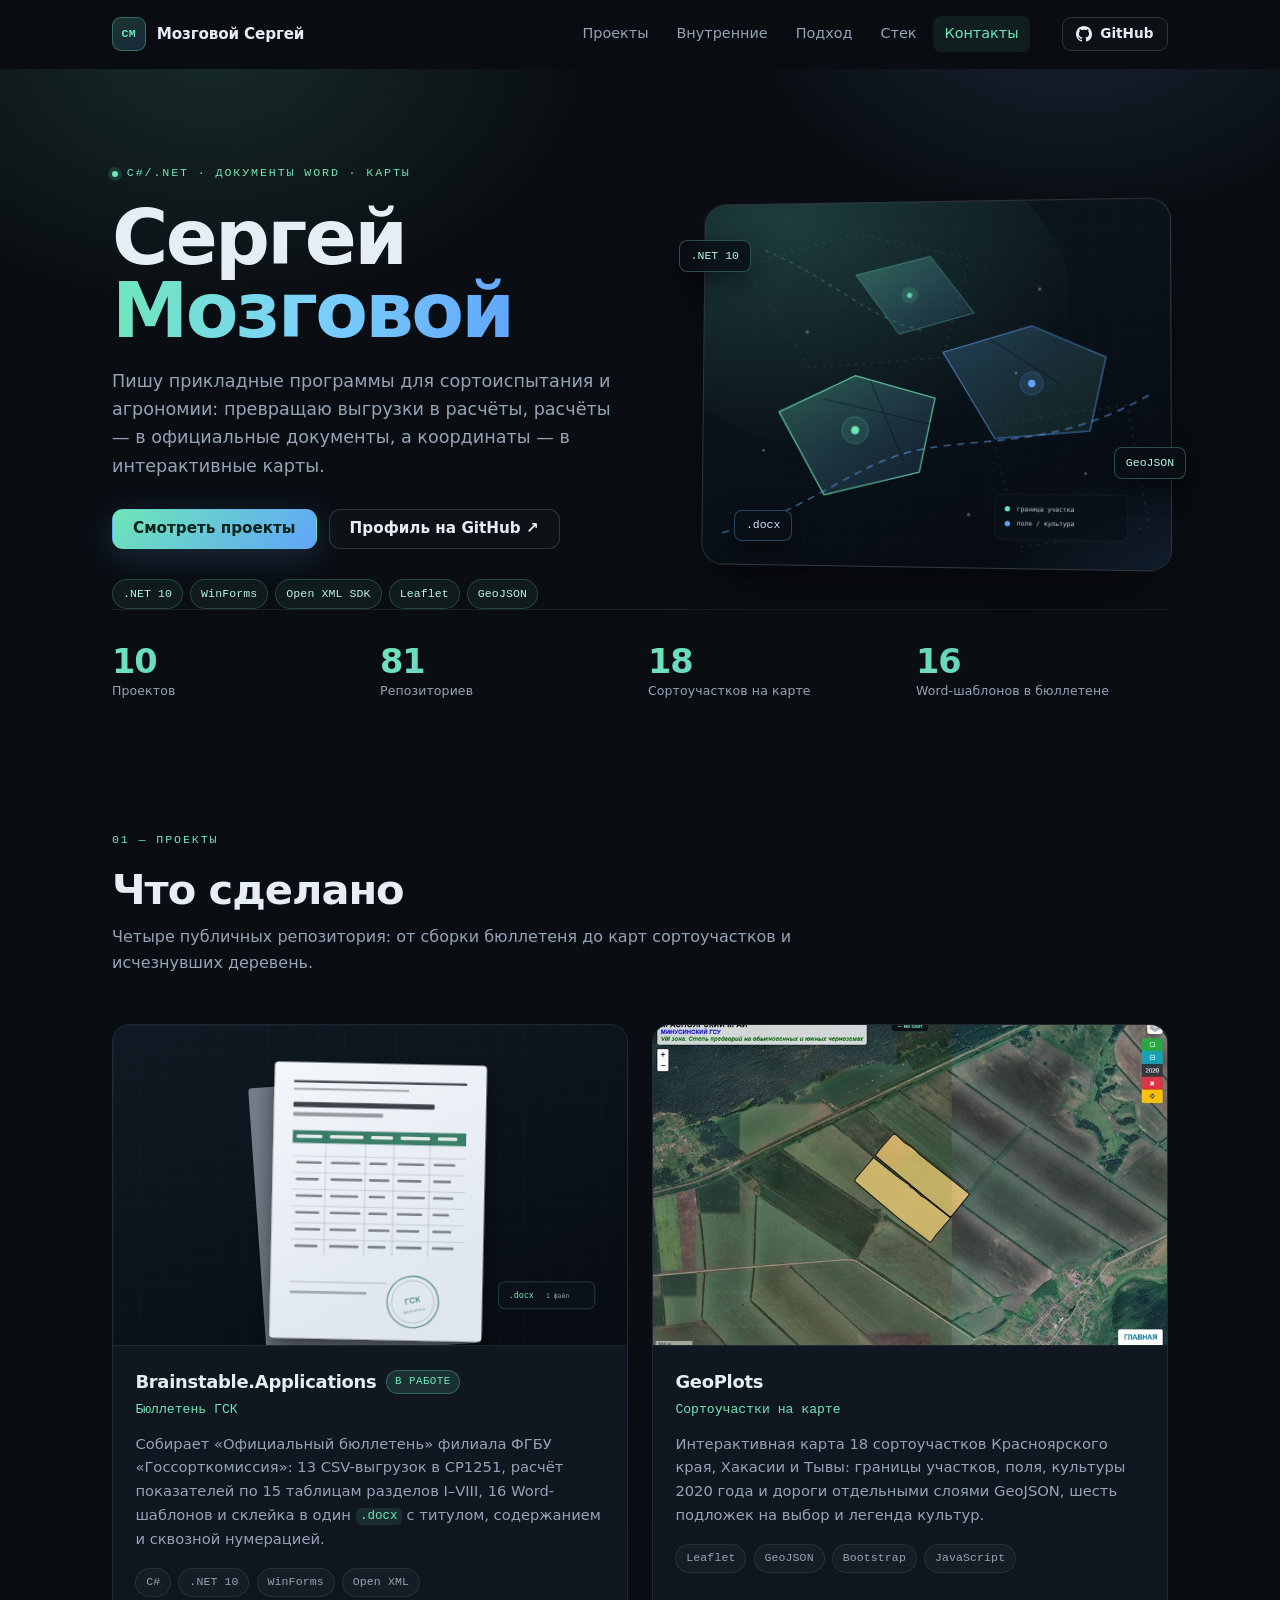
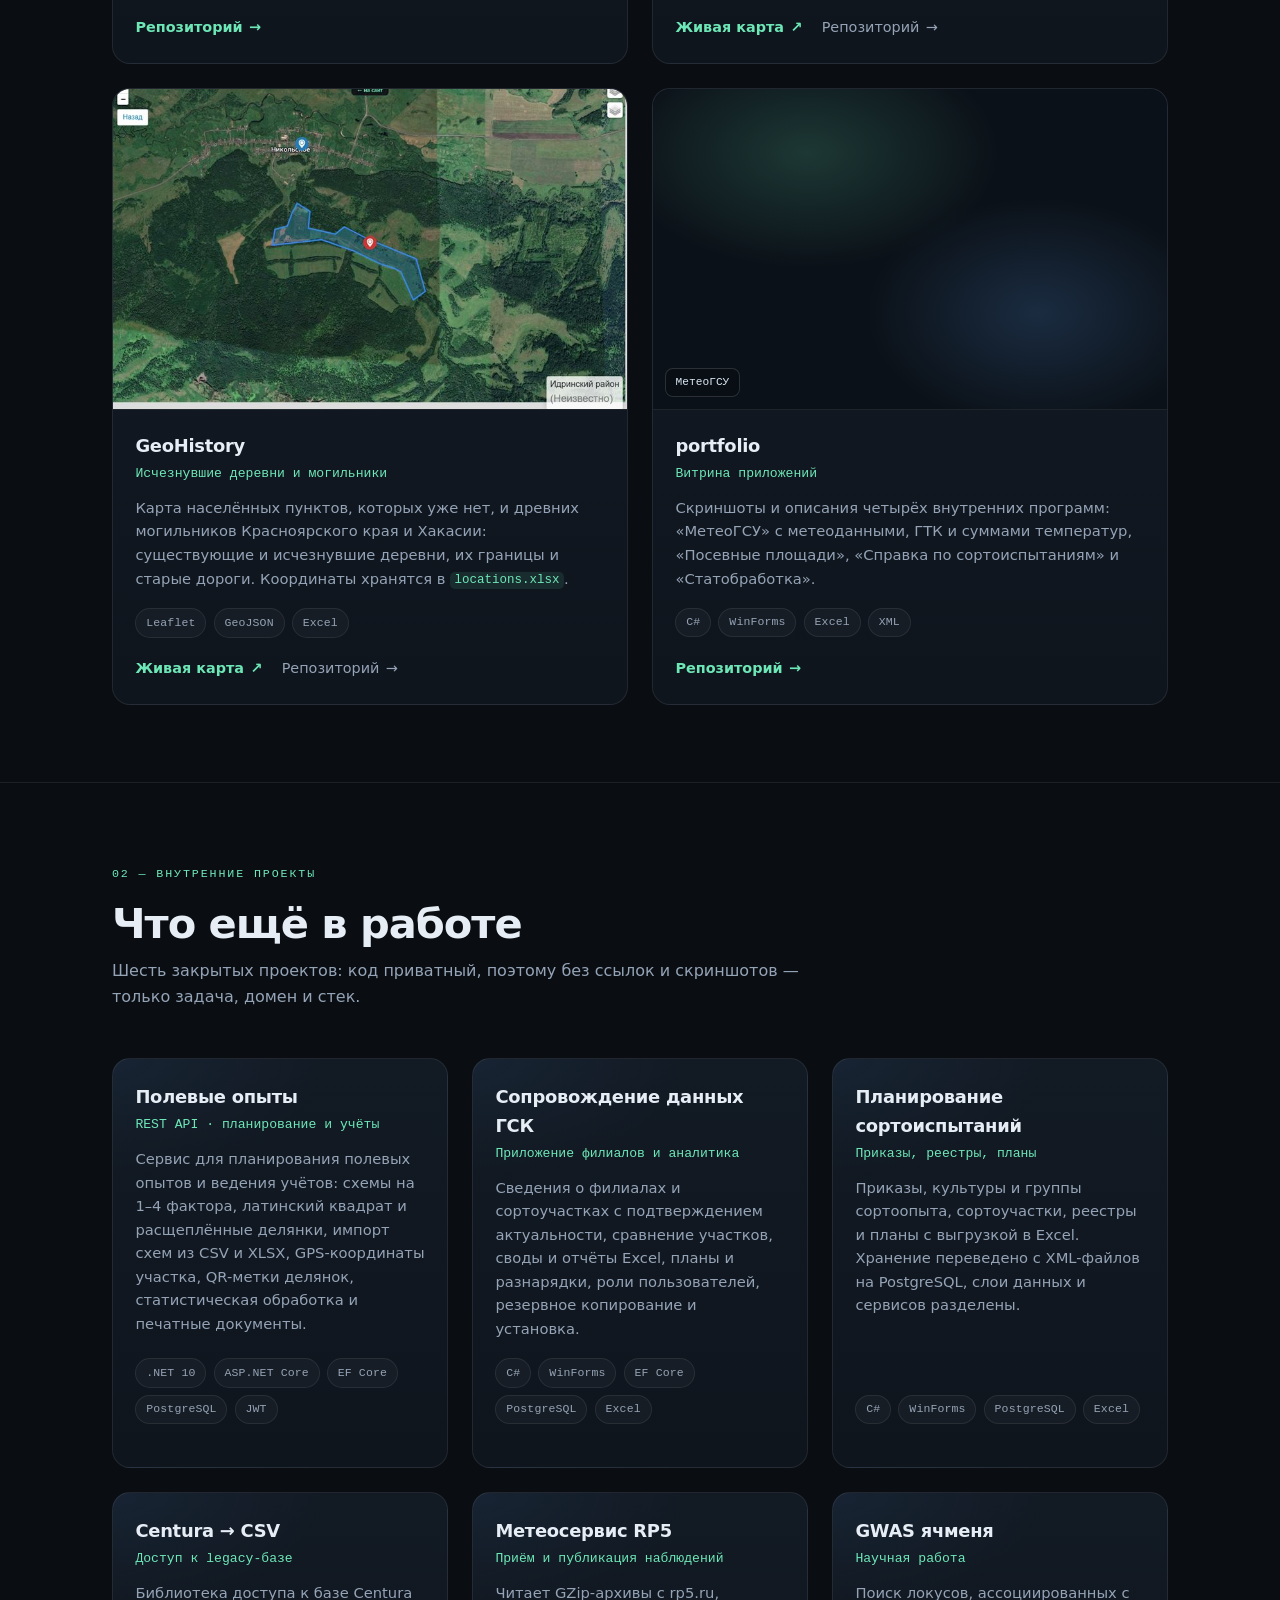
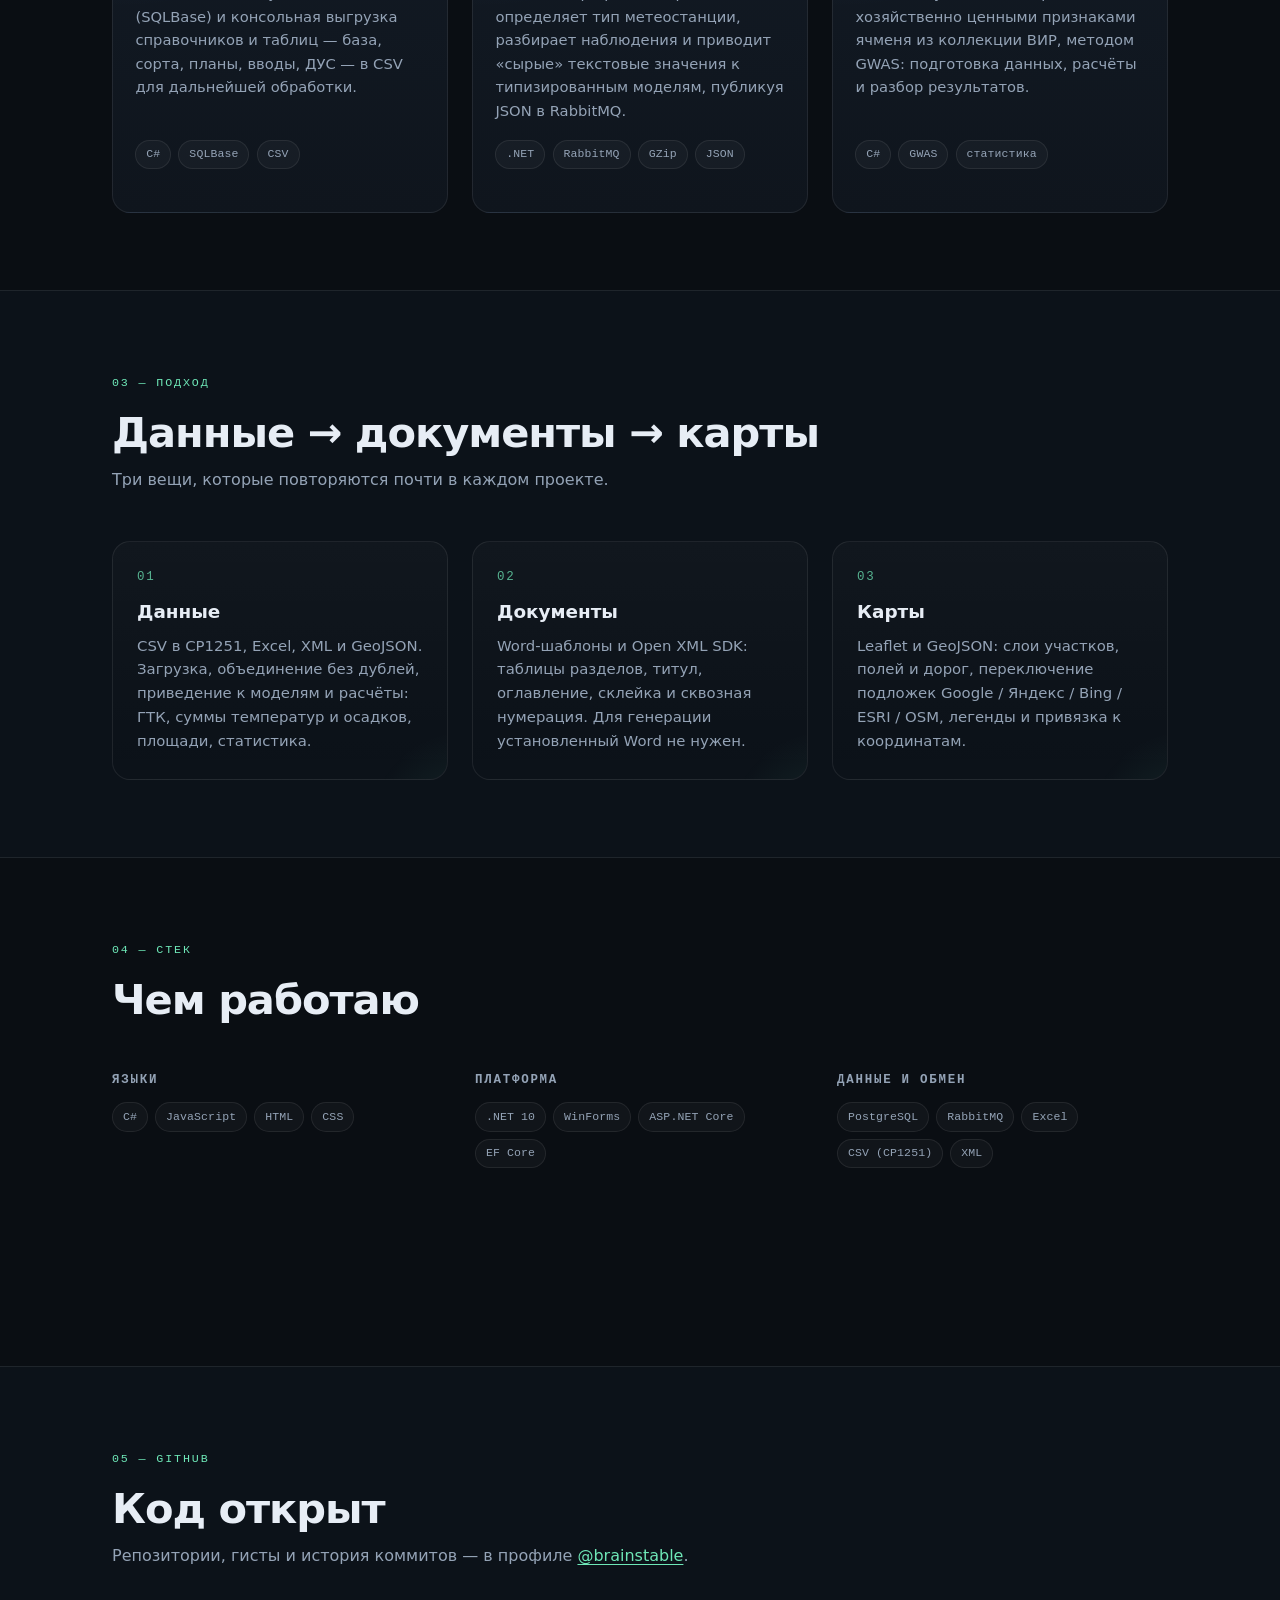
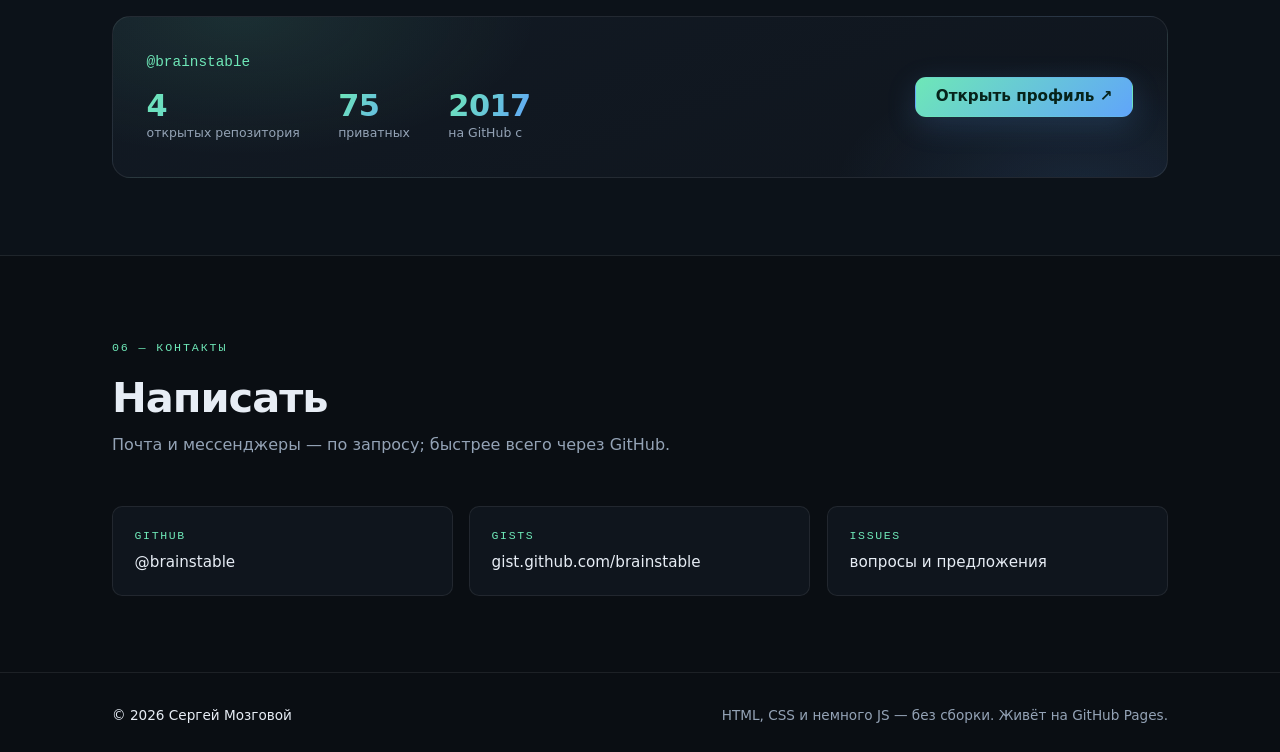
==== commit 383921e3: "feat: живые демо карт GeoPlots и GeoHistory, OG-превью" ====
--- a/index.html
+++ b/index.html
@@ -15,7 +15,15 @@
 <meta property="og:title" content="Сергей Мозговой — C#/.NET разработчик">
 <meta property="og:description" content="Прикладные программы для сортоиспытания и агрономии: документы Word, обработка данных, интерактивные карты.">
 <meta property="og:url" content="https://brainstable.github.io/">
-<meta name="twitter:card" content="summary">
+<meta property="og:image" content="https://brainstable.github.io/assets/og.png">
+<meta property="og:image:type" content="image/png">
+<meta property="og:image:width" content="1200">
+<meta property="og:image:height" content="630">
+<meta property="og:image:alt" content="Сергей Мозговой — C#/.NET разработчик: документы Word и карты на Leaflet">
+<meta name="twitter:card" content="summary_large_image">
+<meta name="twitter:title" content="Сергей Мозговой — C#/.NET разработчик">
+<meta name="twitter:description" content="Прикладные программы для сортоиспытания и агрономии: документы Word, обработка данных, интерактивные карты.">
+<meta name="twitter:image" content="https://brainstable.github.io/assets/og.png">
 <link rel="icon" href="assets/favicon.svg" type="image/svg+xml">
 <link rel="stylesheet" href="assets/css/style.css">
 <script src="assets/js/main.js" defer></script>
@@ -138,8 +146,8 @@
         </article>
 
         <article class="card reveal">
-          <a class="card__preview" href="https://github.com/brainstable/GeoPlots" target="_blank" rel="noopener" tabindex="-1" aria-hidden="true">
-            <img src="assets/img/preview-geoplots.svg" alt="" width="800" height="500" decoding="async">
+          <a class="card__preview" href="maps/geoplots/" target="_blank" rel="noopener" tabindex="-1" aria-hidden="true">
+            <img src="assets/img/preview-geoplots.jpg" alt="" width="800" height="500" decoding="async">
           </a>
           <div class="card__body">
             <div class="card__top">
@@ -154,15 +162,20 @@
             <ul class="chips" aria-label="Технологии">
               <li class="chip">Leaflet</li><li class="chip">GeoJSON</li><li class="chip">Bootstrap</li><li class="chip">JavaScript</li>
             </ul>
-            <a class="card__link" href="https://github.com/brainstable/GeoPlots" target="_blank" rel="noopener">
-              Репозиторий <span aria-hidden="true">→</span>
-            </a>
+            <div class="card__links">
+              <a class="card__link" href="maps/geoplots/" target="_blank" rel="noopener">
+                Живая карта <span aria-hidden="true">↗</span>
+              </a>
+              <a class="card__link card__link--muted" href="https://github.com/brainstable/GeoPlots" target="_blank" rel="noopener">
+                Репозиторий <span aria-hidden="true">→</span>
+              </a>
+            </div>
           </div>
         </article>
 
         <article class="card reveal">
-          <a class="card__preview" href="https://github.com/brainstable/GeoHistory" target="_blank" rel="noopener" tabindex="-1" aria-hidden="true">
-            <img src="assets/img/preview-geohistory.svg" alt="" width="800" height="500" decoding="async">
+          <a class="card__preview" href="maps/geohistory/" target="_blank" rel="noopener" tabindex="-1" aria-hidden="true">
+            <img src="assets/img/preview-geohistory.jpg" alt="" width="800" height="500" decoding="async">
           </a>
           <div class="card__body">
             <div class="card__top">
@@ -177,9 +190,14 @@
             <ul class="chips" aria-label="Технологии">
               <li class="chip">Leaflet</li><li class="chip">GeoJSON</li><li class="chip">Excel</li>
             </ul>
-            <a class="card__link" href="https://github.com/brainstable/GeoHistory" target="_blank" rel="noopener">
-              Репозиторий <span aria-hidden="true">→</span>
-            </a>
+            <div class="card__links">
+              <a class="card__link" href="maps/geohistory/" target="_blank" rel="noopener">
+                Живая карта <span aria-hidden="true">↗</span>
+              </a>
+              <a class="card__link card__link--muted" href="https://github.com/brainstable/GeoHistory" target="_blank" rel="noopener">
+                Репозиторий <span aria-hidden="true">→</span>
+              </a>
+            </div>
           </div>
         </article>
 
--- a/assets/css/style.css
+++ b/assets/css/style.css
@@ -502,6 +502,17 @@
 .card__link span { transition: transform 0.25s var(--ease); }
 .card__link:hover span { transform: translateX(4px); }
 
+.card__links {
+  margin-top: auto;
+  display: flex;
+  flex-wrap: wrap;
+  align-items: center;
+  gap: 0.5rem 1.2rem;
+}
+.card__links .card__link { margin-top: 0; }
+.card__link--muted { color: var(--muted); font-weight: 500; }
+.card__link--muted:hover { color: var(--text); }
+
 .badge {
   padding: 0.16rem 0.5rem;
   border-radius: 999px;
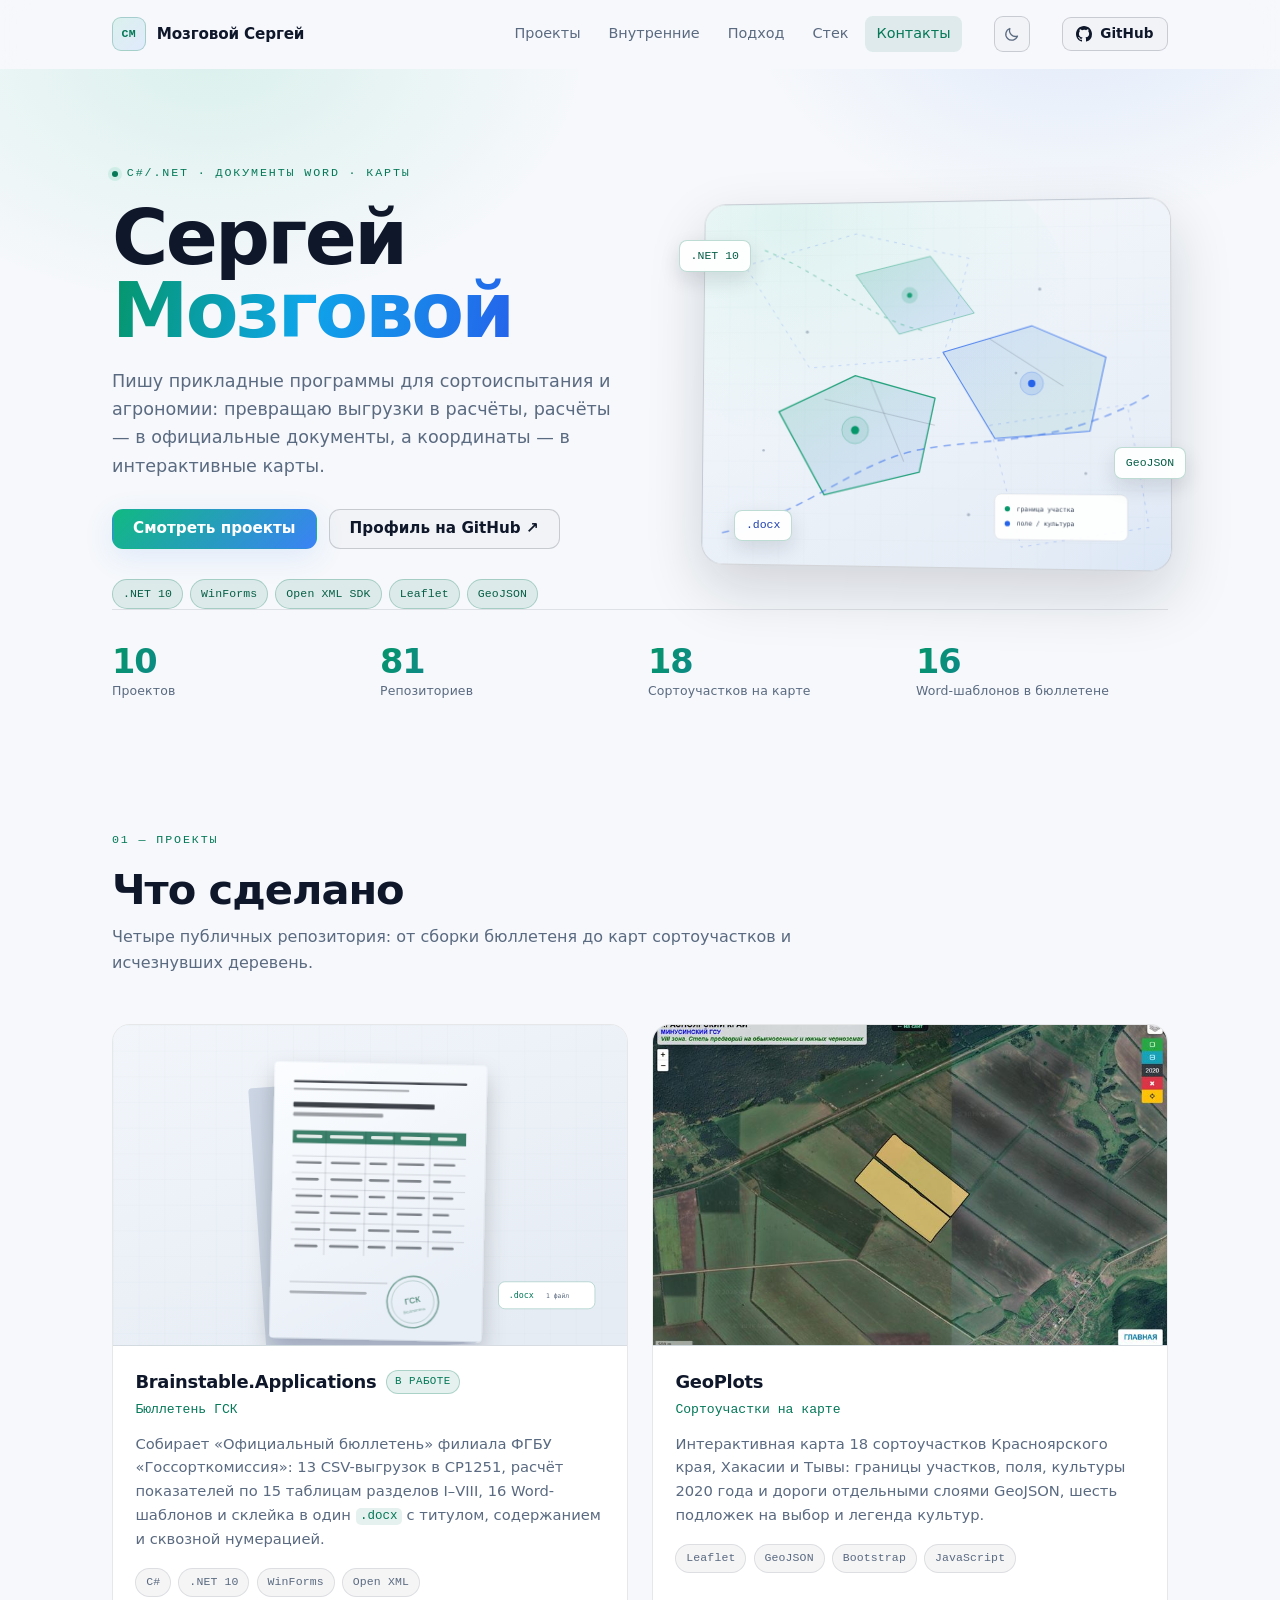
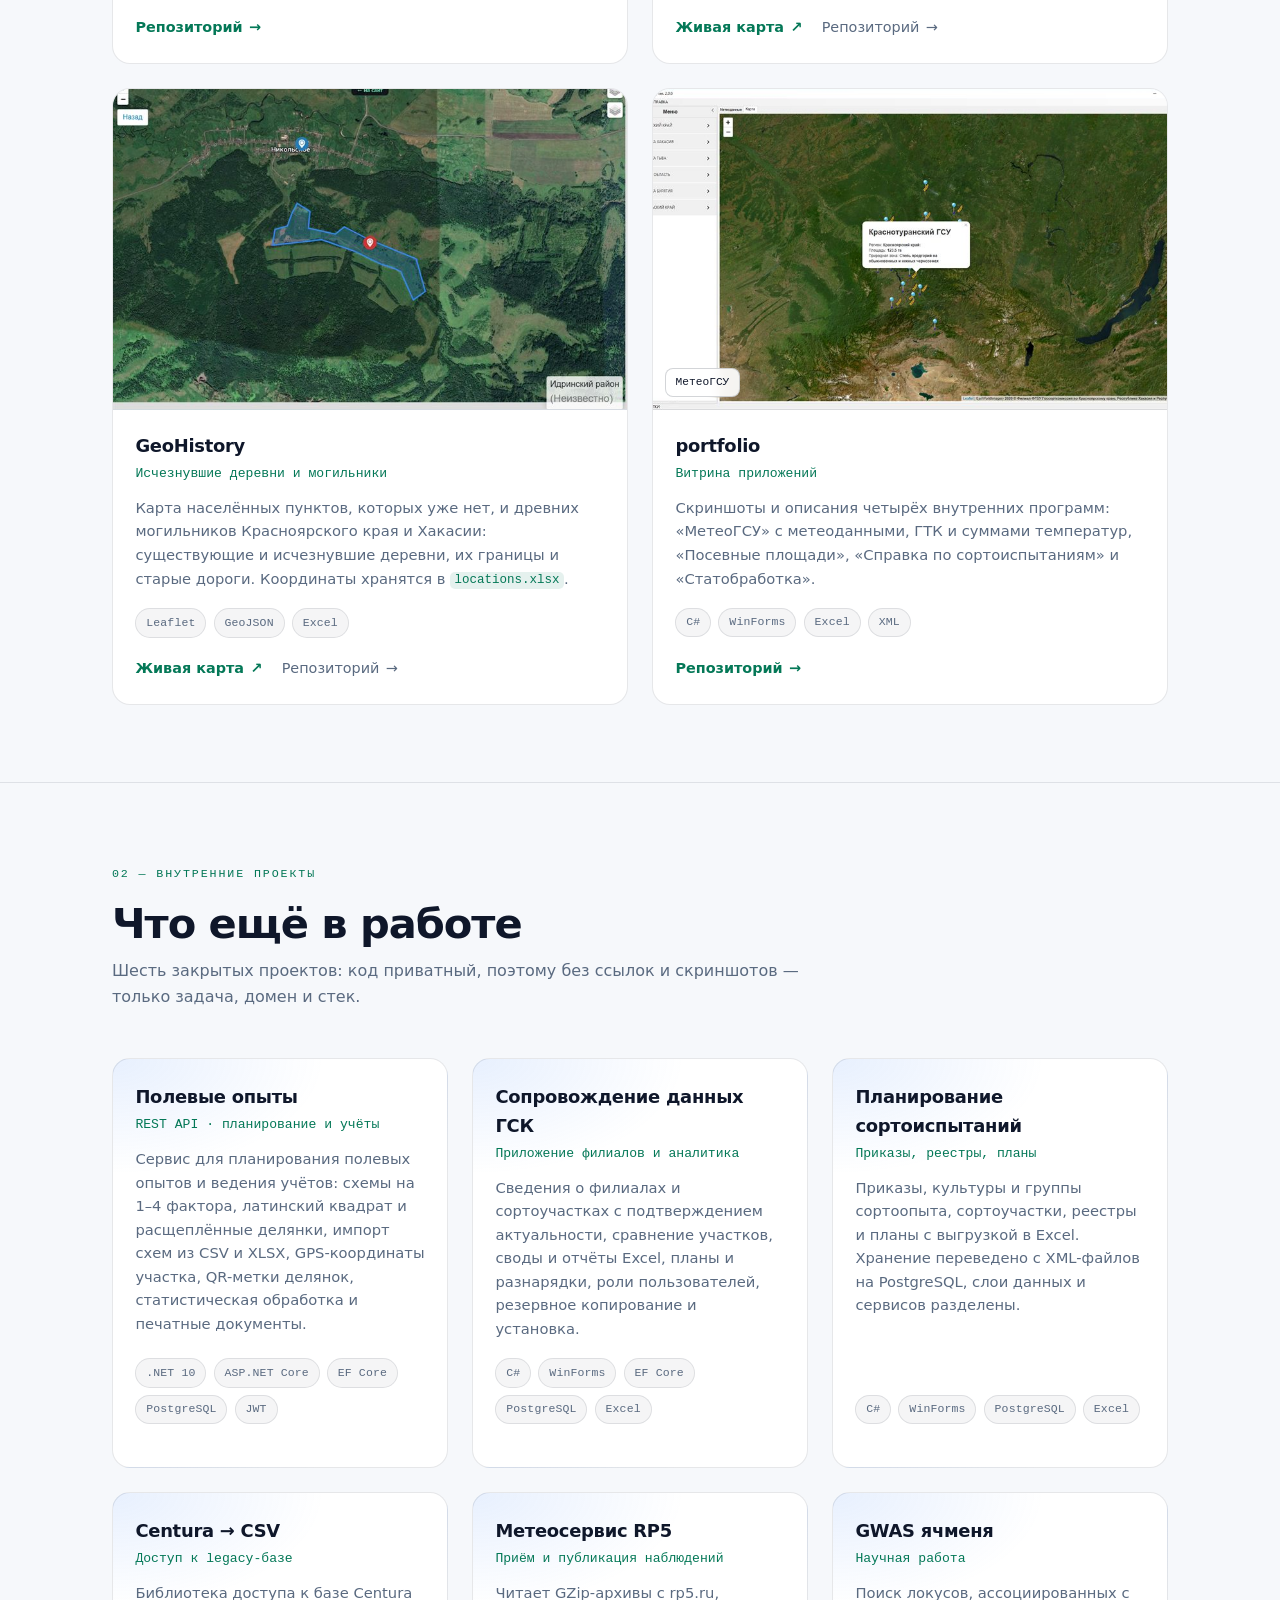
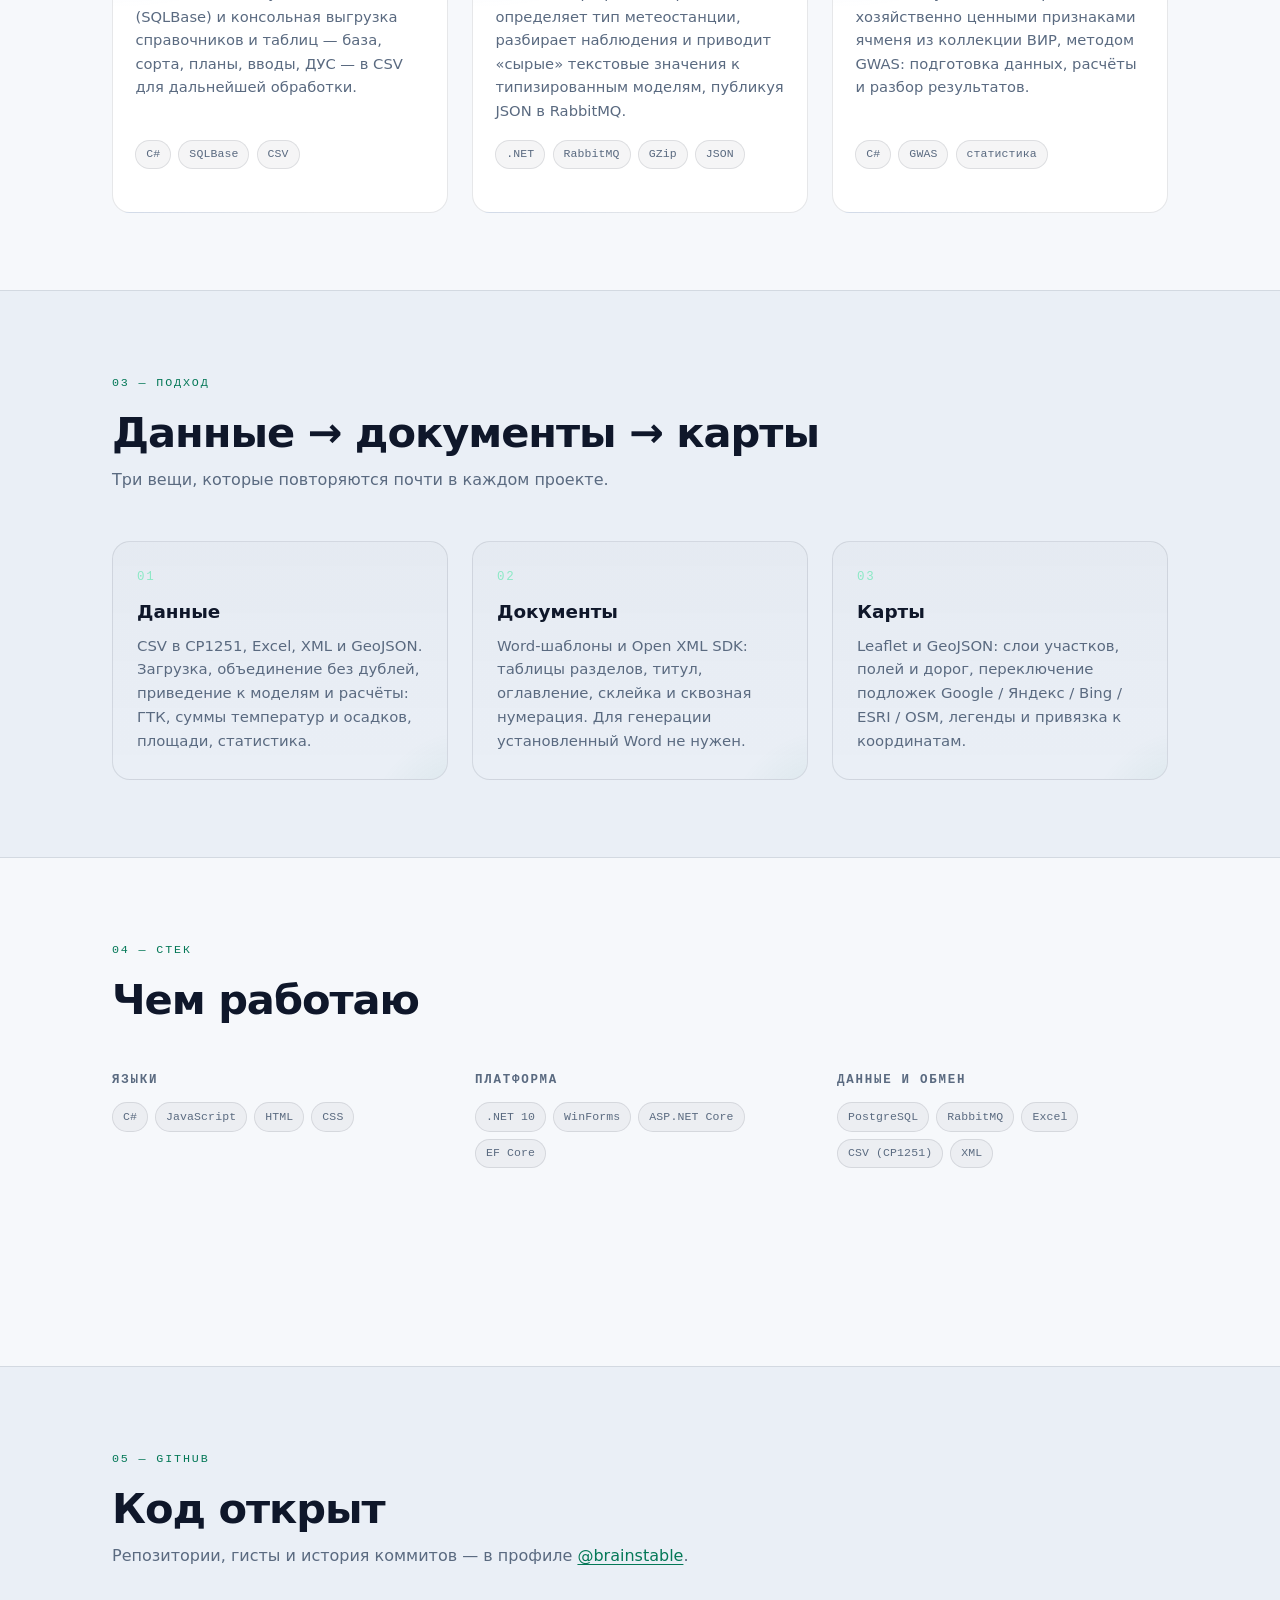
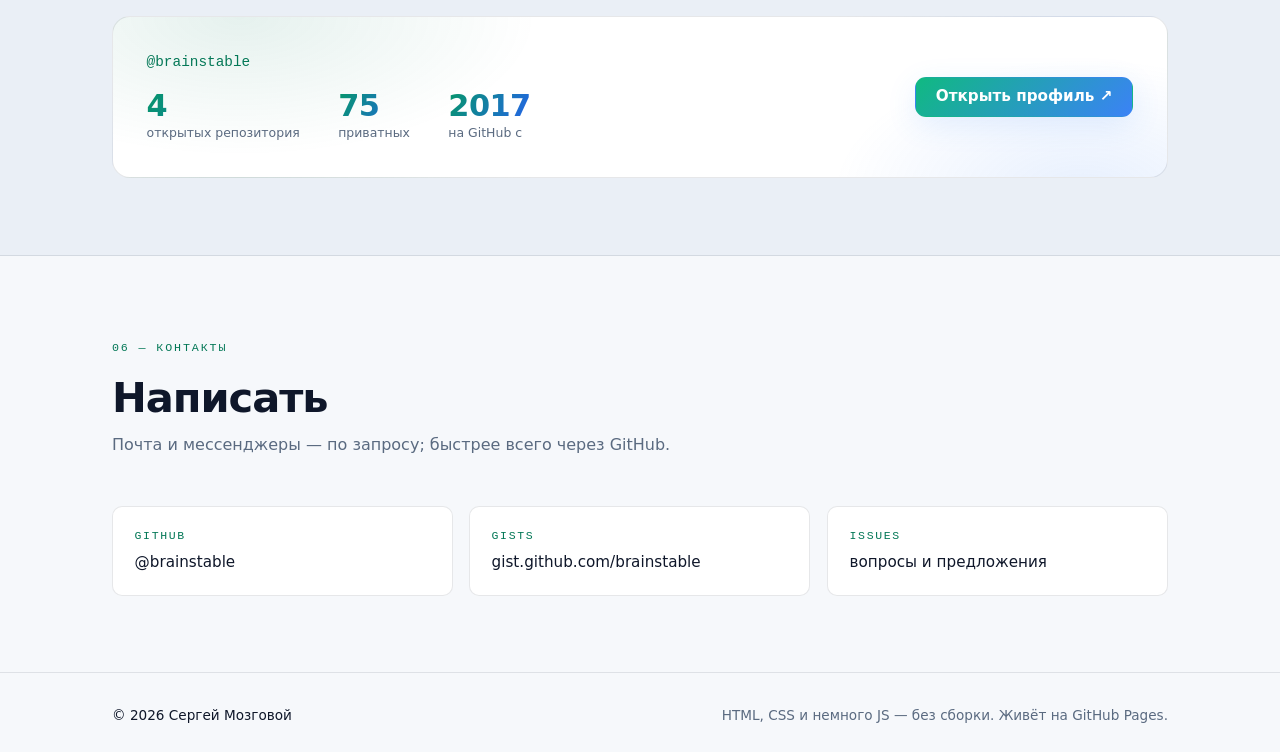
==== commit ae535ba0: "feat: светлая тема по умолчанию, переключатель и светлые иллюстрации" ====
--- a/index.html
+++ b/index.html
@@ -6,8 +6,27 @@
 <title>Сергей Мозговой — C#/.NET разработчик</title>
 <meta name="description" content="Прикладные программы для сортоиспытания и агрономии на C#/.NET: документы Word из шаблонов, обработка CSV и Excel, интерактивные карты на Leaflet.">
 <meta name="author" content="Сергей Мозговой">
-<meta name="theme-color" content="#0a0e13">
-<script>document.documentElement.classList.add('js');</script>
+<meta name="theme-color" content="#f6f8fb">
+<script>
+  (function () {
+    document.documentElement.classList.add('js');
+    try {
+      var param = null;
+      try {
+        param = new URLSearchParams(window.location.search).get('theme');
+      } catch (e) { /* старые браузеры */ }
+
+      var saved = localStorage.getItem('theme');
+      var theme = (param === 'light' || param === 'dark') ? param
+        : (saved === 'light' || saved === 'dark') ? saved
+        : 'light';
+
+      document.documentElement.dataset.theme = theme;
+    } catch (e) {
+      document.documentElement.dataset.theme = 'light';
+    }
+  })();
+</script>
 <link rel="canonical" href="https://brainstable.github.io/">
 <meta property="og:type" content="website">
 <meta property="og:locale" content="ru_RU">
@@ -57,6 +76,11 @@
       <a class="nav__link" href="#contacts">Контакты</a>
     </nav>
 
+    <button class="theme-toggle" id="themeToggle" type="button" aria-label="Включить светлую тему" aria-pressed="false" title="Светлая тема">
+      <svg class="icon icon--sun" viewBox="0 0 24 24" fill="none" stroke="currentColor" stroke-width="1.8" stroke-linecap="round" aria-hidden="true"><circle cx="12" cy="12" r="4.2"/><path d="M12 2.4v2.2M12 19.4v2.2M21.6 12h-2.2M4.6 12H2.4M18.8 5.2l-1.6 1.6M6.8 17.2l-1.6 1.6M18.8 18.8l-1.6-1.6M6.8 6.8L5.2 5.2"/></svg>
+      <svg class="icon icon--moon" viewBox="0 0 24 24" fill="none" stroke="currentColor" stroke-width="1.8" stroke-linecap="round" stroke-linejoin="round" aria-hidden="true"><path d="M20.5 14.3A8.5 8.5 0 0 1 9.7 3.5a8.5 8.5 0 1 0 10.8 10.8Z"/></svg>
+    </button>
+
     <a class="btn btn--ghost btn--sm header__gh" href="https://github.com/brainstable" target="_blank" rel="noopener">
       <svg width="16" height="16" viewBox="0 0 16 16" aria-hidden="true" fill="currentColor"><path d="M8 0C3.58 0 0 3.58 0 8c0 3.54 2.29 6.53 5.47 7.59.4.07.55-.17.55-.38 0-.19-.01-.82-.01-1.49-2.01.37-2.53-.49-2.69-.94-.09-.23-.48-.94-.82-1.13-.28-.15-.68-.52-.01-.53.63-.01 1.08.58 1.23.82.72 1.21 1.87.87 2.33.66.07-.52.28-.87.51-1.07-1.78-.2-3.64-.89-3.64-3.95 0-.87.31-1.59.82-2.15-.08-.2-.36-1.02.08-2.12 0 0 .67-.21 2.2.82a7.4 7.4 0 0 1 2-.27c.68 0 1.36.09 2 .27 1.53-1.04 2.2-.82 2.2-.82.44 1.1.16 1.92.08 2.12.51.56.82 1.27.82 2.15 0 3.07-1.87 3.75-3.65 3.95.29.25.54.73.54 1.48 0 1.07-.01 1.93-.01 2.2 0 .21.15.46.55.38A8.01 8.01 0 0 0 16 8c0-4.42-3.58-8-8-8Z"/></svg>
       GitHub
@@ -94,7 +118,8 @@
 
       <div class="hero__art" aria-hidden="true">
         <div class="hero__frame">
-          <img src="assets/img/hero-map.svg" alt="" width="900" height="700" decoding="async">
+          <img class="theme-img theme-img--dark" src="assets/img/hero-map.svg" alt="" width="900" height="700" decoding="async">
+          <img class="theme-img theme-img--light" src="assets/img/hero-map-light.svg" alt="" width="900" height="700" decoding="async">
         </div>
         <span class="float float--1">.NET&nbsp;10</span>
         <span class="float float--2">GeoJSON</span>
@@ -123,7 +148,8 @@
       <div class="projects">
         <article class="card reveal">
           <a class="card__preview" href="https://github.com/brainstable/Brainstable.Applications" target="_blank" rel="noopener" tabindex="-1" aria-hidden="true">
-            <img src="assets/img/preview-bulletin.svg" alt="" width="800" height="500" decoding="async">
+            <img class="theme-img theme-img--dark" src="assets/img/preview-bulletin.svg" alt="" width="800" height="500" decoding="async">
+            <img class="theme-img theme-img--light" src="assets/img/preview-bulletin-light.svg" alt="" width="800" height="500" decoding="async">
           </a>
           <div class="card__body">
             <div class="card__top">
--- a/assets/css/style.css
+++ b/assets/css/style.css
@@ -1,19 +1,56 @@
 /* ==========================================================================
-   brainstable.github.io — тёмная тема, без зависимостей
+   brainstable.github.io — тёмная и светлая темы, без зависимостей
    ========================================================================== */
 
 :root {
+  color-scheme: dark;
+
   --bg: #0a0e13;
   --bg-alt: #0c1219;
   --card: #0f151d;
   --card-hi: #121a24;
+  --card-2: var(--card-2);
   --line: rgba(255, 255, 255, 0.08);
-  --line-hi: rgba(255, 255, 255, 0.14);
+  --line-hi: var(--line-hi);
   --text: #e7edf5;
   --muted: #94a3b6;
-  --mint: #6ee7b7;
-  --blue: #60a5fa;
-  --mint-dim: rgba(110, 231, 183, 0.12);
+
+  /* акценты: текст, границы, подложки */
+  --accent: #6ee7b7;
+  --accent-2: #60a5fa;
+  --accent-soft: var(--glow-1);
+  --accent-border: rgba(110, 231, 183, 0.32);
+  --accent-ink: var(--accent-ink);
+  --accent-ink-2: var(--accent-ink-2);
+
+  /* градиенты */
+  --grad-a: #6ee7b7;
+  --grad-b: #60a5fa;
+  --rule: #7dd3fc;
+  --btn-a: #6ee7b7;
+  --btn-b: #60a5fa;
+  --btn-fg: var(--btn-fg);
+
+  /* поверхности и свечения */
+  --chip-bg: var(--chip-bg);
+  --surface-1: var(--surface-1);
+  --surface-2: var(--surface-2);
+  --inset-hi: var(--inset-hi);
+  --float-bg: rgba(10, 16, 22, 0.86);
+  --header-bg: var(--header-bg);
+  --header-bg-solid: var(--header-bg-solid);
+  --hero-frame-bg: var(--hero-frame-bg);
+  --glow-1: var(--glow-1);
+  --glow-2: var(--glow-2);
+
+  /* тени и мелочи */
+  --shadow-hero: var(--shadow-hero);
+  --shadow-strong: var(--shadow-strong);
+  --shadow-float: var(--shadow-float);
+  --selection: var(--selection);
+  --selection-fg: #ffffff;
+  --scrollbar: var(--scrollbar);
+
   --radius: 18px;
   --radius-sm: 10px;
   --wrap: 1120px;
@@ -22,6 +59,52 @@
   --mono: ui-monospace, SFMono-Regular, "JetBrains Mono", "Cascadia Mono", Consolas, monospace;
 }
 
+[data-theme="light"] {
+  color-scheme: light;
+
+  --bg: #f6f8fb;
+  --bg-alt: #eaeff6;
+  --card: #ffffff;
+  --card-hi: #ffffff;
+  --card-2: #eef2f7;
+  --line: rgba(15, 23, 42, 0.10);
+  --line-hi: rgba(15, 23, 42, 0.18);
+  --text: #0f172a;
+  --muted: #5a6a80;
+
+  --accent: #047857;
+  --accent-2: #1d4ed8;
+  --accent-soft: rgba(4, 120, 87, 0.10);
+  --accent-border: rgba(4, 120, 87, 0.26);
+  --accent-ink: #065f46;
+  --accent-ink-2: #1e40af;
+
+  --grad-a: #059669;
+  --grad-b: #2563eb;
+  --rule: #0ea5e9;
+  --btn-a: #10b981;
+  --btn-b: #3b82f6;
+  --btn-fg: #ffffff;
+
+  --chip-bg: rgba(15, 23, 42, 0.04);
+  --surface-1: rgba(15, 23, 42, 0.02);
+  --surface-2: rgba(15, 23, 42, 0.05);
+  --inset-hi: rgba(255, 255, 255, 0.75);
+  --float-bg: rgba(255, 255, 255, 0.92);
+  --header-bg: rgba(246, 248, 251, 0.78);
+  --header-bg-solid: rgba(246, 248, 251, 0.95);
+  --hero-frame-bg: linear-gradient(160deg, #ffffff, #e8eef6);
+  --glow-1: rgba(16, 185, 129, 0.12);
+  --glow-2: rgba(59, 130, 246, 0.12);
+
+  --shadow-hero: 0 24px 60px rgba(15, 23, 42, 0.16);
+  --shadow-strong: 0 18px 40px rgba(15, 23, 42, 0.12);
+  --shadow-float: 0 8px 20px rgba(15, 23, 42, 0.12);
+  --selection: rgba(5, 150, 105, 0.18);
+  --selection-fg: #052e23;
+  --scrollbar: #c3ccd9;
+}
+
 *,
 *::before,
 *::after { box-sizing: border-box; }
@@ -30,6 +113,7 @@
   scroll-behavior: smooth;
   scroll-padding-top: 6rem;
   -webkit-text-size-adjust: 100%;
+  background: var(--bg);
 }
 
 body {
@@ -41,16 +125,17 @@
   line-height: 1.6;
   -webkit-font-smoothing: antialiased;
   overflow-x: hidden;
-}
-
-::selection { background: rgba(110, 231, 183, 0.25); color: #fff; }
+  transition: background-color 0.25s var(--ease), color 0.25s var(--ease);
+}
+
+::selection { background: var(--selection); color: var(--selection-fg); }
 
 img { max-width: 100%; height: auto; display: block; }
 
 a { color: inherit; text-decoration: none; }
 
 :focus-visible {
-  outline: 2px solid var(--mint);
+  outline: 2px solid var(--accent);
   outline-offset: 3px;
   border-radius: 4px;
 }
@@ -58,8 +143,8 @@
 code {
   font-family: var(--mono);
   font-size: 0.86em;
-  color: var(--mint);
-  background: rgba(110, 231, 183, 0.1);
+  color: var(--accent);
+  background: var(--accent-soft);
   padding: 0.1em 0.35em;
   border-radius: 5px;
 }
@@ -77,8 +162,8 @@
   top: -100px;
   z-index: 100;
   padding: 0.6rem 1rem;
-  background: var(--mint);
-  color: #06231a;
+  background: var(--accent);
+  color: var(--btn-fg);
   border-radius: 8px;
   font-weight: 600;
   transition: top 0.2s var(--ease);
@@ -91,7 +176,7 @@
   position: sticky;
   top: 0;
   z-index: 50;
-  background: rgba(10, 14, 19, 0.72);
+  background: var(--header-bg);
   backdrop-filter: blur(14px);
   -webkit-backdrop-filter: blur(14px);
   border-bottom: 1px solid transparent;
@@ -99,7 +184,7 @@
 }
 .header.is-scrolled {
   border-bottom-color: var(--line);
-  background: rgba(10, 14, 19, 0.9);
+  background: var(--header-bg-solid);
 }
 
 .header__inner {
@@ -123,9 +208,9 @@
   width: 2.1rem;
   height: 2.1rem;
   border-radius: 9px;
-  background: linear-gradient(135deg, rgba(110, 231, 183, 0.18), rgba(96, 165, 250, 0.18));
-  border: 1px solid rgba(110, 231, 183, 0.35);
-  color: var(--mint);
+  background: linear-gradient(135deg, var(--glow-1), var(--glow-2));
+  border: 1px solid var(--accent-border);
+  color: var(--accent);
   font-family: var(--mono);
   font-size: 0.72rem;
   letter-spacing: 0.04em;
@@ -146,10 +231,39 @@
   color: var(--muted);
   transition: color 0.2s var(--ease), background 0.2s var(--ease);
 }
-.nav__link:hover { color: var(--text); background: rgba(255, 255, 255, 0.05); }
-.nav__link.is-active { color: var(--mint); background: rgba(110, 231, 183, 0.08); }
+.nav__link:hover { color: var(--text); background: var(--surface-2); }
+.nav__link.is-active { color: var(--accent); background: var(--accent-soft); }
 
 .header__gh { margin-left: 0.5rem; }
+
+/* Переключатель темы */
+.theme-toggle {
+  display: grid;
+  place-items: center;
+  width: 2.25rem;
+  height: 2.25rem;
+  margin-left: 0.5rem;
+  padding: 0;
+  border: 1px solid var(--line-hi);
+  border-radius: 9px;
+  background: var(--surface-1);
+  color: var(--muted);
+  cursor: pointer;
+  transition: color 0.2s var(--ease), border-color 0.2s var(--ease), background 0.2s var(--ease);
+}
+.theme-toggle:hover {
+  color: var(--accent);
+  border-color: var(--accent-border);
+  background: var(--accent-soft);
+}
+.theme-toggle .icon { width: 17px; height: 17px; }
+[data-theme="dark"] .icon--moon { display: none; }
+[data-theme="light"] .icon--sun { display: none; }
+
+/* Иллюстрации под тему */
+.theme-img--light { display: none; }
+[data-theme="light"] .theme-img--light { display: block; }
+[data-theme="light"] .theme-img--dark { display: none; }
 
 /* --------------------------------------------------------------- Buttons */
 
@@ -172,18 +286,18 @@
 .btn:active { transform: translateY(0); }
 
 .btn--primary {
-  background: linear-gradient(135deg, var(--mint), var(--blue));
-  color: #06231a;
-  box-shadow: 0 8px 30px rgba(96, 165, 250, 0.18);
-}
-.btn--primary:hover { box-shadow: 0 12px 34px rgba(110, 231, 183, 0.28); }
+  background: linear-gradient(135deg, var(--btn-a), var(--btn-b));
+  color: var(--btn-fg);
+  box-shadow: 0 8px 30px var(--glow-2);
+}
+.btn--primary:hover { box-shadow: 0 12px 34px var(--accent-border); }
 
 .btn--ghost {
   border-color: var(--line-hi);
   color: var(--text);
-  background: rgba(255, 255, 255, 0.02);
-}
-.btn--ghost:hover { border-color: rgba(110, 231, 183, 0.45); color: var(--mint); }
+  background: var(--surface-1);
+}
+.btn--ghost:hover { border-color: var(--accent-border); color: var(--accent); }
 
 .btn--sm { padding: 0.5rem 0.85rem; font-size: 0.85rem; border-radius: 9px; }
 
@@ -200,8 +314,8 @@
   inset: -20% -10% auto -10%;
   height: 60rem;
   background:
-    radial-gradient(38rem 26rem at 22% 12%, rgba(110, 231, 183, 0.13), transparent 62%),
-    radial-gradient(34rem 24rem at 78% 6%, rgba(96, 165, 250, 0.14), transparent 60%);
+    radial-gradient(38rem 26rem at 22% 12%, var(--glow-1), transparent 62%),
+    radial-gradient(34rem 24rem at 78% 6%, var(--glow-2), transparent 60%);
   pointer-events: none;
 }
 
@@ -222,15 +336,15 @@
   font-size: 0.73rem;
   letter-spacing: 0.16em;
   text-transform: uppercase;
-  color: var(--mint);
+  color: var(--accent);
 }
 
 .dot {
   width: 6px;
   height: 6px;
   border-radius: 50%;
-  background: var(--mint);
-  box-shadow: 0 0 0 4px rgba(110, 231, 183, 0.14);
+  background: var(--accent);
+  box-shadow: 0 0 0 4px var(--glow-1);
 }
 
 .hero__title {
@@ -242,7 +356,7 @@
 }
 
 .grad {
-  background: linear-gradient(100deg, var(--mint) 0%, #7dd3fc 48%, var(--blue) 100%);
+  background: linear-gradient(100deg, var(--grad-a) 0%, var(--rule) 48%, var(--grad-b) 100%);
   -webkit-background-clip: text;
   background-clip: text;
   color: transparent;
@@ -275,7 +389,7 @@
   padding: 0.28rem 0.62rem;
   border: 1px solid var(--line);
   border-radius: 999px;
-  background: rgba(255, 255, 255, 0.03);
+  background: var(--chip-bg);
   color: var(--muted);
   font-family: var(--mono);
   font-size: 0.72rem;
@@ -284,9 +398,9 @@
 }
 
 .chips--hero .chip {
-  border-color: rgba(110, 231, 183, 0.22);
-  color: #b9f4dd;
-  background: rgba(110, 231, 183, 0.06);
+  border-color: var(--accent-border);
+  color: var(--accent-ink);
+  background: var(--accent-soft);
 }
 
 .hero__art { position: relative; }
@@ -296,10 +410,10 @@
   border: 1px solid var(--line-hi);
   border-radius: 22px;
   overflow: hidden;
-  background: linear-gradient(160deg, #101a24, #0a1016);
+  background: var(--hero-frame-bg);
   box-shadow:
-    0 30px 80px rgba(0, 0, 0, 0.55),
-    inset 0 1px 0 rgba(255, 255, 255, 0.06);
+    var(--shadow-hero),
+    inset 0 1px 0 var(--inset-hi);
   transform: perspective(1200px) rotateY(-6deg) rotateX(2deg);
   transition: transform 0.6s var(--ease);
 }
@@ -311,19 +425,19 @@
   position: absolute;
   padding: 0.35rem 0.65rem;
   border-radius: 8px;
-  border: 1px solid rgba(110, 231, 183, 0.3);
-  background: rgba(10, 16, 22, 0.85);
-  color: #b9f4dd;
+  border: 1px solid var(--accent-border);
+  background: var(--float-bg);
+  color: var(--accent-ink);
   font-family: var(--mono);
   font-size: 0.72rem;
   backdrop-filter: blur(6px);
-  box-shadow: 0 10px 26px rgba(0, 0, 0, 0.45);
+  box-shadow: var(--shadow-float);
   animation: float 7s ease-in-out infinite;
 }
 .float { z-index: 2; }
 .float--1 { top: 11%; left: -1.1rem; }
 .float--2 { bottom: 24%; right: -1.1rem; animation-delay: -2.4s; }
-.float--3 { bottom: 7%; left: 8%; animation-delay: -4.2s; color: #cfe4ff; border-color: rgba(96, 165, 250, 0.35); }
+.float--3 { bottom: 7%; left: 8%; animation-delay: -4.2s; color: var(--accent-ink-2); border-color: var(--accent-border); }
 
 @keyframes float {
   0%, 100% { transform: translateY(0); }
@@ -349,7 +463,7 @@
   font-weight: 700;
   letter-spacing: -0.03em;
   line-height: 1;
-  background: linear-gradient(120deg, var(--mint), var(--blue));
+  background: linear-gradient(120deg, var(--grad-a), var(--grad-b));
   -webkit-background-clip: text;
   background-clip: text;
   color: transparent;
@@ -382,7 +496,7 @@
 }
 
 .section__lead { margin: 0; color: var(--muted); }
-.section__lead a { color: var(--mint); text-decoration: underline; text-underline-offset: 3px; }
+.section__lead a { color: var(--accent); text-decoration: underline; text-underline-offset: 3px; }
 
 /* --------------------------------------------------------------- Projects */
 
@@ -404,8 +518,8 @@
 
 .card:hover {
   transform: translateY(-4px);
-  border-color: rgba(110, 231, 183, 0.28);
-  box-shadow: 0 24px 60px rgba(0, 0, 0, 0.45);
+  border-color: var(--accent-border);
+  box-shadow: var(--shadow-strong);
 }
 
 /* Карточки без превью: закрытые проекты */
@@ -416,7 +530,7 @@
 
 .card--closed {
   background:
-    radial-gradient(22rem 12rem at 0% 0%, rgba(96, 165, 250, 0.07), transparent 60%),
+    radial-gradient(22rem 12rem at 0% 0%, var(--glow-2), transparent 60%),
     linear-gradient(180deg, var(--card-hi), var(--card));
 }
 
@@ -431,9 +545,9 @@
   border-bottom: 1px solid var(--line);
   overflow: hidden;
   background:
-    radial-gradient(18rem 10rem at 25% 20%, rgba(110, 231, 183, 0.14), transparent 65%),
-    radial-gradient(16rem 10rem at 80% 75%, rgba(96, 165, 250, 0.14), transparent 65%),
-    #0b1118;
+    radial-gradient(18rem 10rem at 25% 20%, var(--glow-1), transparent 65%),
+    radial-gradient(16rem 10rem at 80% 75%, var(--glow-2), transparent 65%),
+    var(--card-2);
 }
 .card__preview img {
   width: 100%;
@@ -447,13 +561,13 @@
    внешнего URL остаётся градиент, а не «битая» иконка. */
 .card__preview--shot {
   background-image:
-    url("https://raw.githubusercontent.com/brainstable/portfolio/main/images/meteo_gsu/1.PNG"),
-    radial-gradient(20rem 12rem at 30% 20%, rgba(110, 231, 183, 0.18), transparent 60%),
-    radial-gradient(18rem 12rem at 75% 70%, rgba(96, 165, 250, 0.18), transparent 60%);
+    url("../img/preview-meteogsu.jpg"),
+    radial-gradient(20rem 12rem at 30% 20%, var(--glow-1), transparent 60%),
+    radial-gradient(18rem 12rem at 75% 70%, var(--glow-2), transparent 60%);
   background-size: cover, cover, cover;
   background-position: center center;
   background-repeat: no-repeat;
-  background-color: #0b1118;
+  background-color: var(--card-2);
 }
 
 .card__shot-tag {
@@ -461,14 +575,14 @@
   left: 0.75rem;
   bottom: 0.75rem;
   padding: 0.3rem 0.6rem;
-  border: 1px solid rgba(255, 255, 255, 0.14);
+  border: 1px solid var(--line-hi);
   border-radius: 8px;
-  background: rgba(8, 14, 20, 0.72);
+  background: var(--float-bg);
   backdrop-filter: blur(6px);
   -webkit-backdrop-filter: blur(6px);
   font-family: var(--mono);
   font-size: 0.7rem;
-  color: #dbe7f3;
+  color: var(--text);
 }
 
 .card__body { padding: 1.35rem 1.4rem 1.5rem; display: flex; flex-direction: column; flex: 1; }
@@ -480,7 +594,7 @@
 .card__sub {
   margin: 0.15rem 0 0.75rem;
   font-size: 0.82rem;
-  color: var(--mint);
+  color: var(--accent);
   font-family: var(--mono);
 }
 
@@ -497,7 +611,7 @@
   gap: 0.4rem;
   font-size: 0.9rem;
   font-weight: 600;
-  color: var(--mint);
+  color: var(--accent);
 }
 .card__link span { transition: transform 0.25s var(--ease); }
 .card__link:hover span { transform: translateX(4px); }
@@ -521,7 +635,7 @@
   letter-spacing: 0.04em;
   text-transform: uppercase;
 }
-.badge--live { background: var(--mint-dim); color: var(--mint); border: 1px solid rgba(110, 231, 183, 0.3); }
+.badge--live { background: var(--accent-soft); color: var(--accent); border: 1px solid var(--accent-border); }
 
 /* ------------------------------------------------------------------ Steps */
 
@@ -536,7 +650,7 @@
   padding: 1.6rem 1.5rem;
   border: 1px solid var(--line);
   border-radius: var(--radius);
-  background: linear-gradient(180deg, rgba(255, 255, 255, 0.025), transparent);
+  background: linear-gradient(180deg, var(--surface-1), transparent);
   overflow: hidden;
 }
 
@@ -546,7 +660,7 @@
   inset: auto -40% -70% auto;
   width: 14rem;
   height: 14rem;
-  background: radial-gradient(circle, rgba(110, 231, 183, 0.1), transparent 65%);
+  background: radial-gradient(circle, var(--accent-soft), transparent 65%);
 }
 
 .step__num {
@@ -590,8 +704,8 @@
   border: 1px solid var(--line);
   border-radius: var(--radius);
   background:
-    radial-gradient(30rem 14rem at 12% 0%, rgba(110, 231, 183, 0.1), transparent 62%),
-    radial-gradient(26rem 14rem at 92% 110%, rgba(96, 165, 250, 0.12), transparent 60%),
+    radial-gradient(30rem 14rem at 12% 0%, var(--accent-soft), transparent 62%),
+    radial-gradient(26rem 14rem at 92% 110%, var(--glow-2), transparent 60%),
     linear-gradient(160deg, var(--card-hi), var(--card));
 }
 
@@ -599,7 +713,7 @@
   margin: 0 0 1.1rem;
   font-family: var(--mono);
   font-size: 0.9rem;
-  color: var(--mint);
+  color: var(--accent);
 }
 
 .gh-facts {
@@ -617,7 +731,7 @@
   font-size: clamp(1.5rem, 3vw, 1.9rem);
   line-height: 1;
   letter-spacing: -0.02em;
-  background: linear-gradient(120deg, var(--mint), var(--blue));
+  background: linear-gradient(120deg, var(--grad-a), var(--grad-b));
   -webkit-background-clip: text;
   background-clip: text;
   color: transparent;
@@ -645,7 +759,7 @@
 }
 .contact:hover {
   transform: translateY(-3px);
-  border-color: rgba(110, 231, 183, 0.35);
+  border-color: var(--accent-border);
   background: var(--card-hi);
 }
 
@@ -654,7 +768,7 @@
   font-size: 0.72rem;
   letter-spacing: 0.14em;
   text-transform: uppercase;
-  color: var(--mint);
+  color: var(--accent);
 }
 .contact__value { font-size: 0.95rem; color: var(--text); word-break: break-word; }
 
@@ -695,7 +809,8 @@
 
 @media (max-width: 860px) {
   .nav { display: none; }
-  .header__gh { margin-left: auto; }
+  .theme-toggle { margin-left: auto; }
+  .header__gh { margin-left: 0.5rem; }
 }
 
 @media (max-width: 640px) {
@@ -719,5 +834,5 @@
 /* ------------------------------------------------------------- Scrollbar */
 
 @supports (scrollbar-color: red blue) {
-  html { scrollbar-color: #24303f transparent; scrollbar-width: thin; }
-}
+  html { scrollbar-color: var(--scrollbar) transparent; scrollbar-width: thin; }
+}
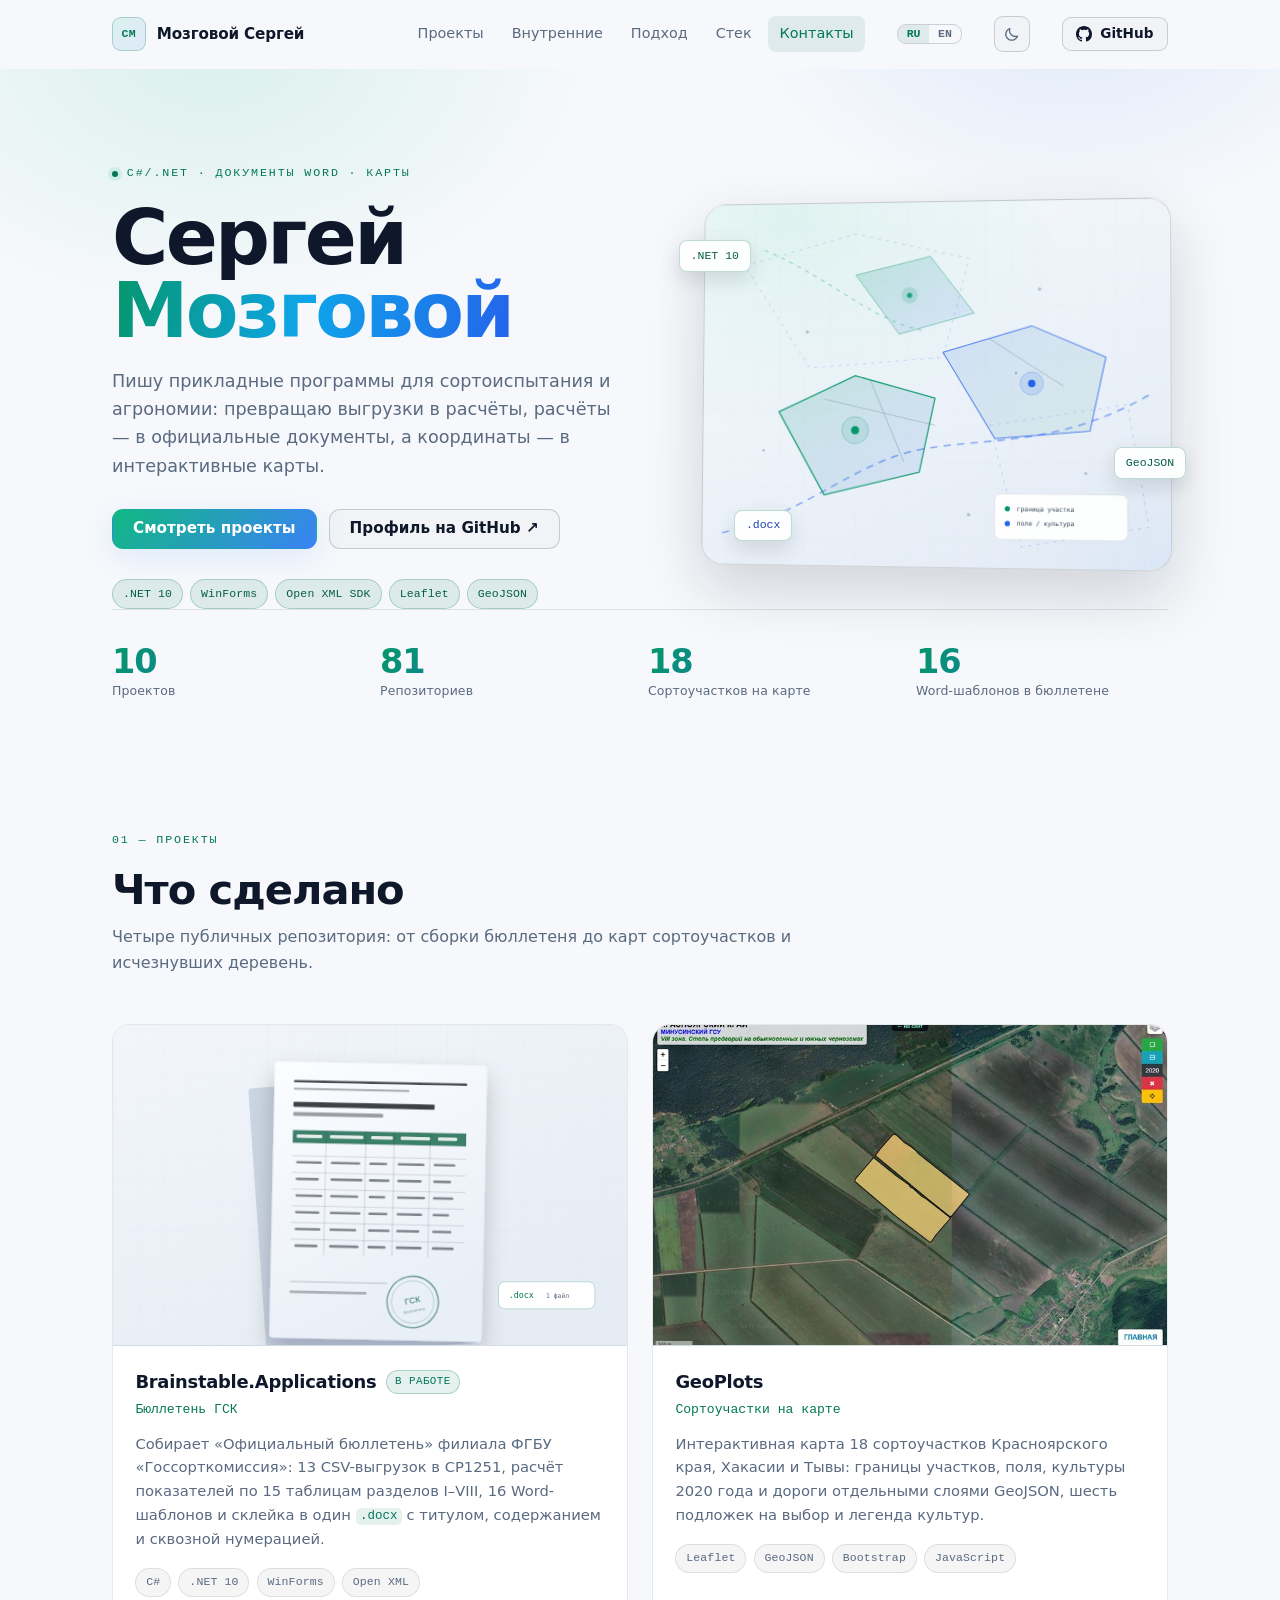
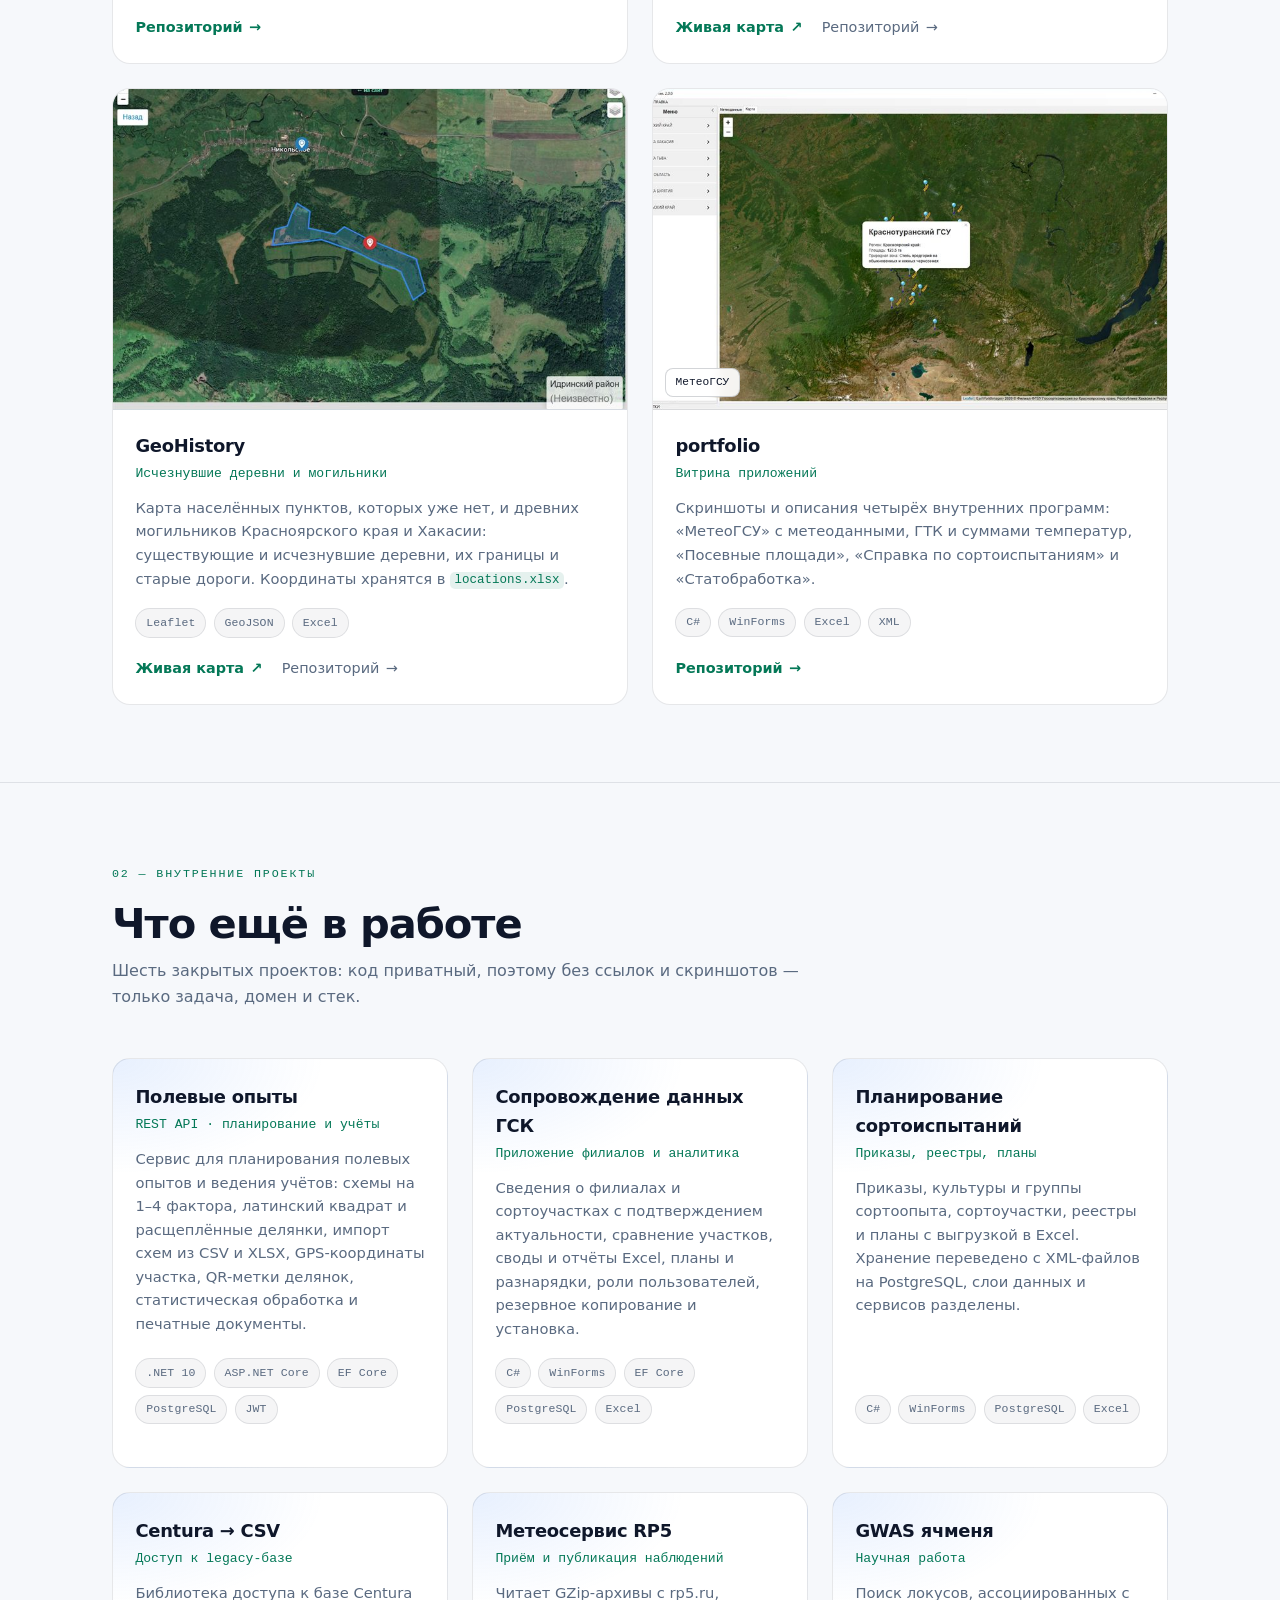
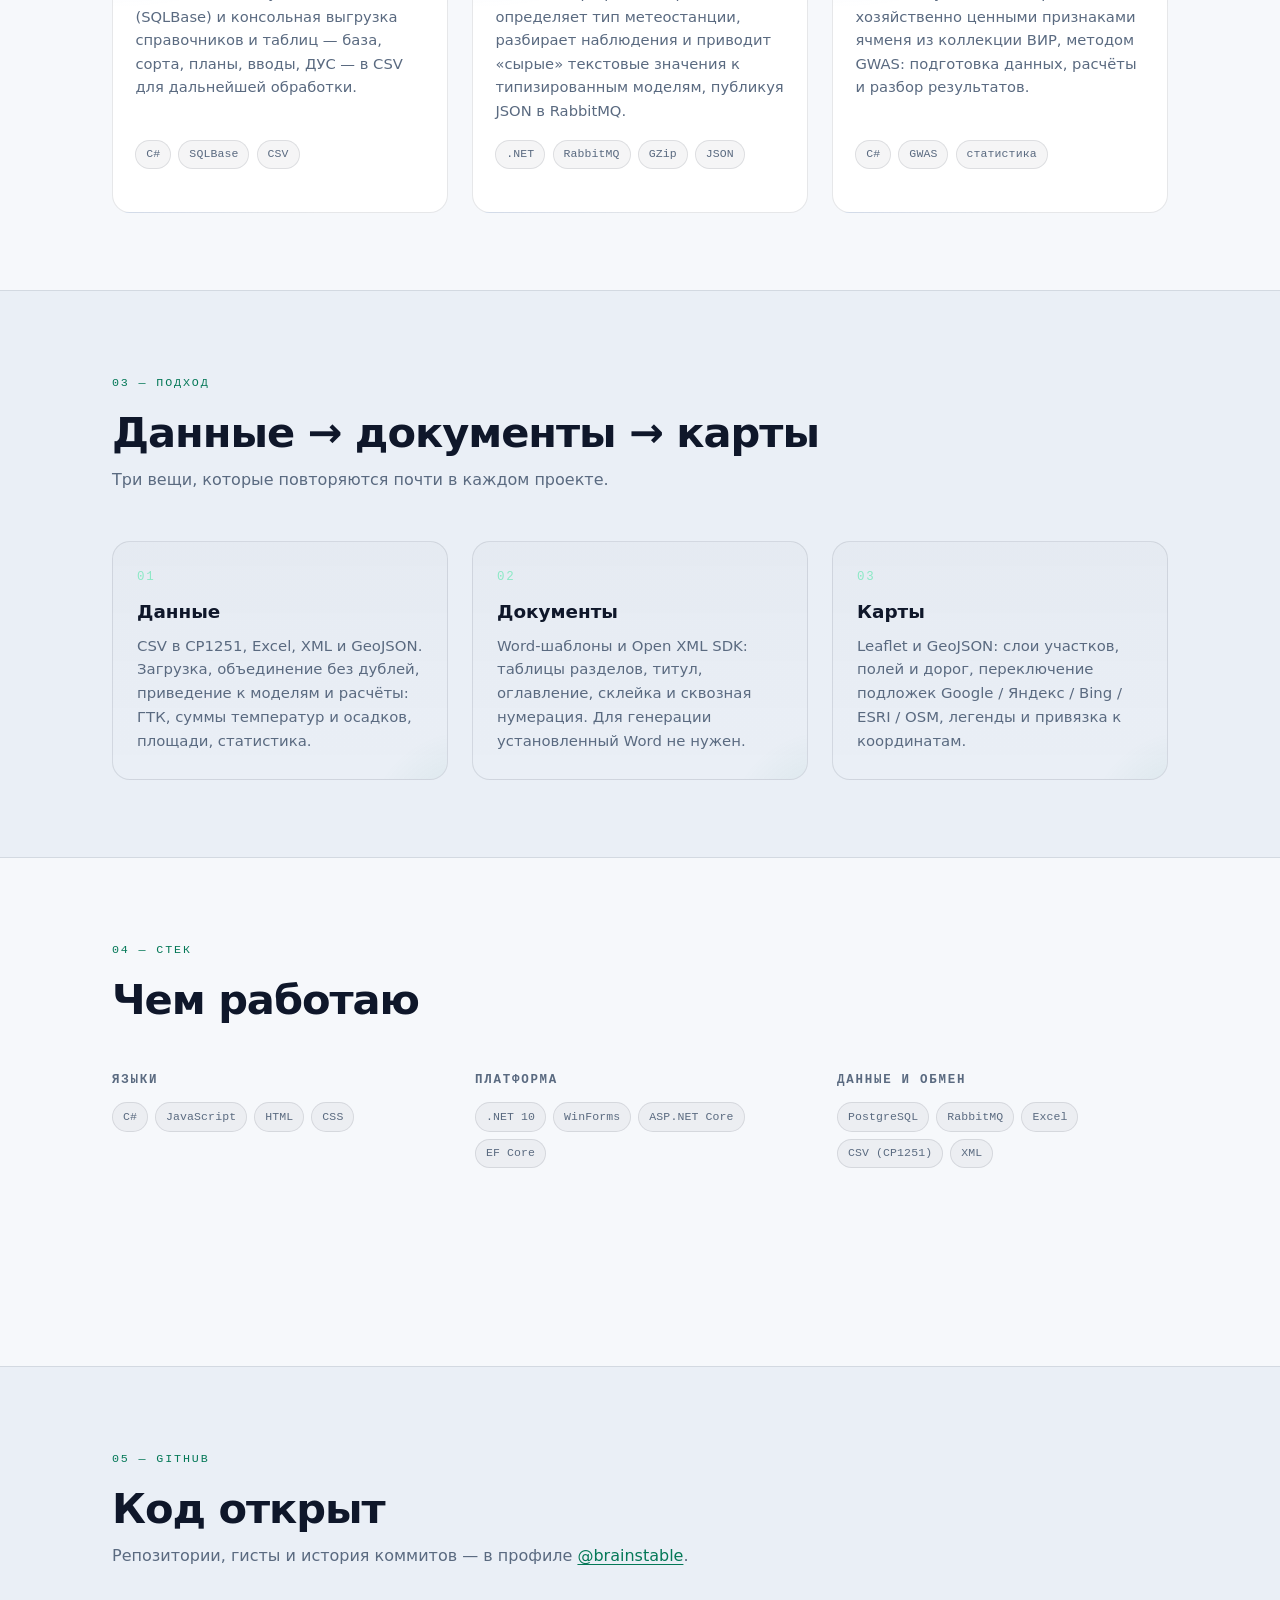
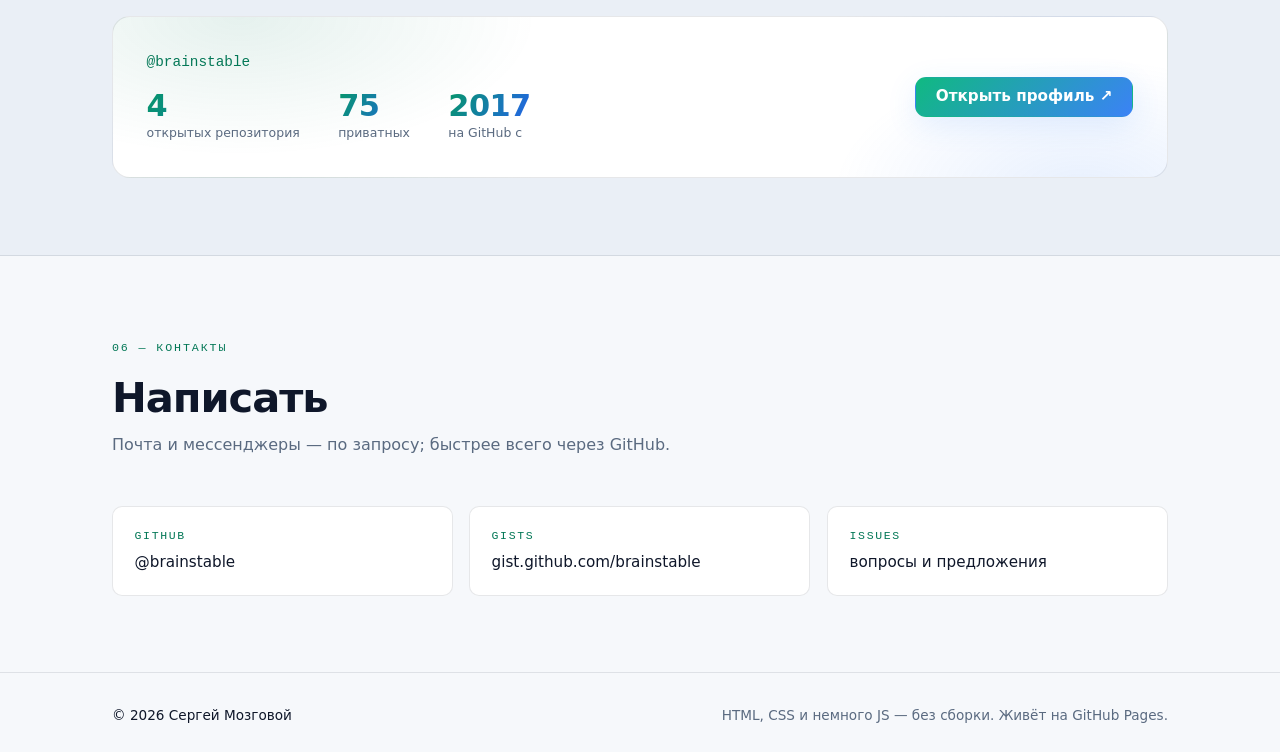
==== commit a91160ac: "feat: английская версия сайта /en/, переключатель языка и EN OG-картинка" ====
--- a/index.html
+++ b/index.html
@@ -28,8 +28,12 @@
   })();
 </script>
 <link rel="canonical" href="https://brainstable.github.io/">
+<link rel="alternate" hreflang="ru" href="https://brainstable.github.io/">
+<link rel="alternate" hreflang="en" href="https://brainstable.github.io/en/">
+<link rel="alternate" hreflang="x-default" href="https://brainstable.github.io/">
 <meta property="og:type" content="website">
 <meta property="og:locale" content="ru_RU">
+<meta property="og:locale:alternate" content="en_US">
 <meta property="og:site_name" content="Сергей Мозговой">
 <meta property="og:title" content="Сергей Мозговой — C#/.NET разработчик">
 <meta property="og:description" content="Прикладные программы для сортоиспытания и агрономии: документы Word, обработка данных, интерактивные карты.">
@@ -76,6 +80,11 @@
       <a class="nav__link" href="#contacts">Контакты</a>
     </nav>
 
+    <div class="lang" aria-label="Язык">
+      <span class="lang__link is-active" aria-current="true">RU</span>
+      <a class="lang__link" href="en/" hreflang="en" lang="en">EN</a>
+    </div>
+
     <button class="theme-toggle" id="themeToggle" type="button" aria-label="Включить светлую тему" aria-pressed="false" title="Светлая тема">
       <svg class="icon icon--sun" viewBox="0 0 24 24" fill="none" stroke="currentColor" stroke-width="1.8" stroke-linecap="round" aria-hidden="true"><circle cx="12" cy="12" r="4.2"/><path d="M12 2.4v2.2M12 19.4v2.2M21.6 12h-2.2M4.6 12H2.4M18.8 5.2l-1.6 1.6M6.8 17.2l-1.6 1.6M18.8 18.8l-1.6-1.6M6.8 6.8L5.2 5.2"/></svg>
       <svg class="icon icon--moon" viewBox="0 0 24 24" fill="none" stroke="currentColor" stroke-width="1.8" stroke-linecap="round" stroke-linejoin="round" aria-hidden="true"><path d="M20.5 14.3A8.5 8.5 0 0 1 9.7 3.5a8.5 8.5 0 1 0 10.8 10.8Z"/></svg>
--- a/assets/css/style.css
+++ b/assets/css/style.css
@@ -260,6 +260,28 @@
 [data-theme="dark"] .icon--moon { display: none; }
 [data-theme="light"] .icon--sun { display: none; }
 
+/* Переключатель языка */
+.lang {
+  display: inline-flex;
+  align-items: stretch;
+  margin-left: 0.5rem;
+  border: 1px solid var(--line-hi);
+  border-radius: 9px;
+  overflow: hidden;
+  font-family: var(--mono);
+  font-size: 0.72rem;
+  font-weight: 600;
+}
+.lang__link {
+  display: inline-flex;
+  align-items: center;
+  padding: 0 0.55rem;
+  color: var(--muted);
+  transition: color 0.2s var(--ease), background 0.2s var(--ease);
+}
+a.lang__link:hover { color: var(--accent); background: var(--accent-soft); }
+.lang__link.is-active { color: var(--accent); background: var(--accent-soft); }
+
 /* Иллюстрации под тему */
 .theme-img--light { display: none; }
 [data-theme="light"] .theme-img--light { display: block; }
@@ -627,6 +649,13 @@
 .card__link--muted { color: var(--muted); font-weight: 500; }
 .card__link--muted:hover { color: var(--text); }
 
+.card__note {
+  margin: 0.55rem 0 0;
+  font-size: 0.74rem;
+  color: var(--muted);
+  opacity: 0.85;
+}
+
 .badge {
   padding: 0.16rem 0.5rem;
   border-radius: 999px;
@@ -807,9 +836,10 @@
   .hero__frame:hover { transform: translateY(-2px); }
 }
 
-@media (max-width: 860px) {
+@media (max-width: 1060px) {
   .nav { display: none; }
-  .theme-toggle { margin-left: auto; }
+  .lang { margin-left: auto; }
+  .theme-toggle { margin-left: 0.5rem; }
   .header__gh { margin-left: 0.5rem; }
 }
 
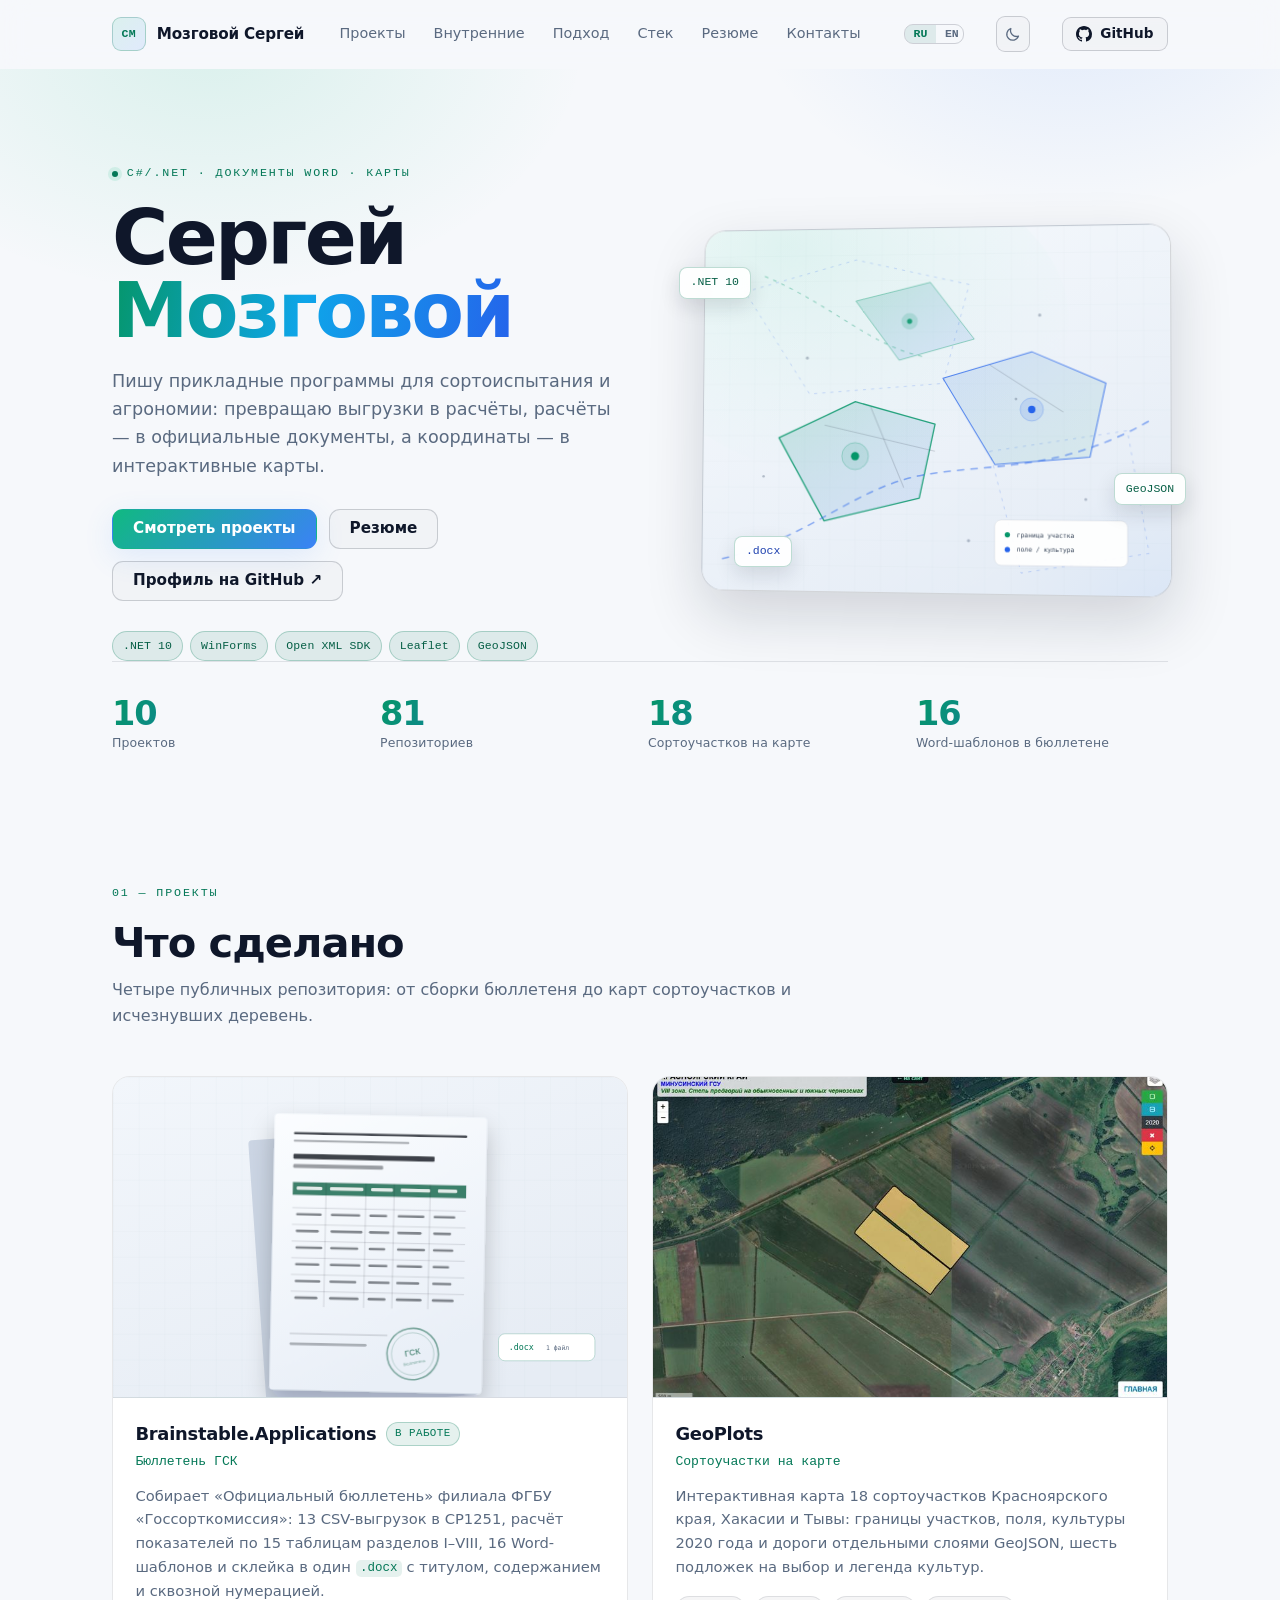
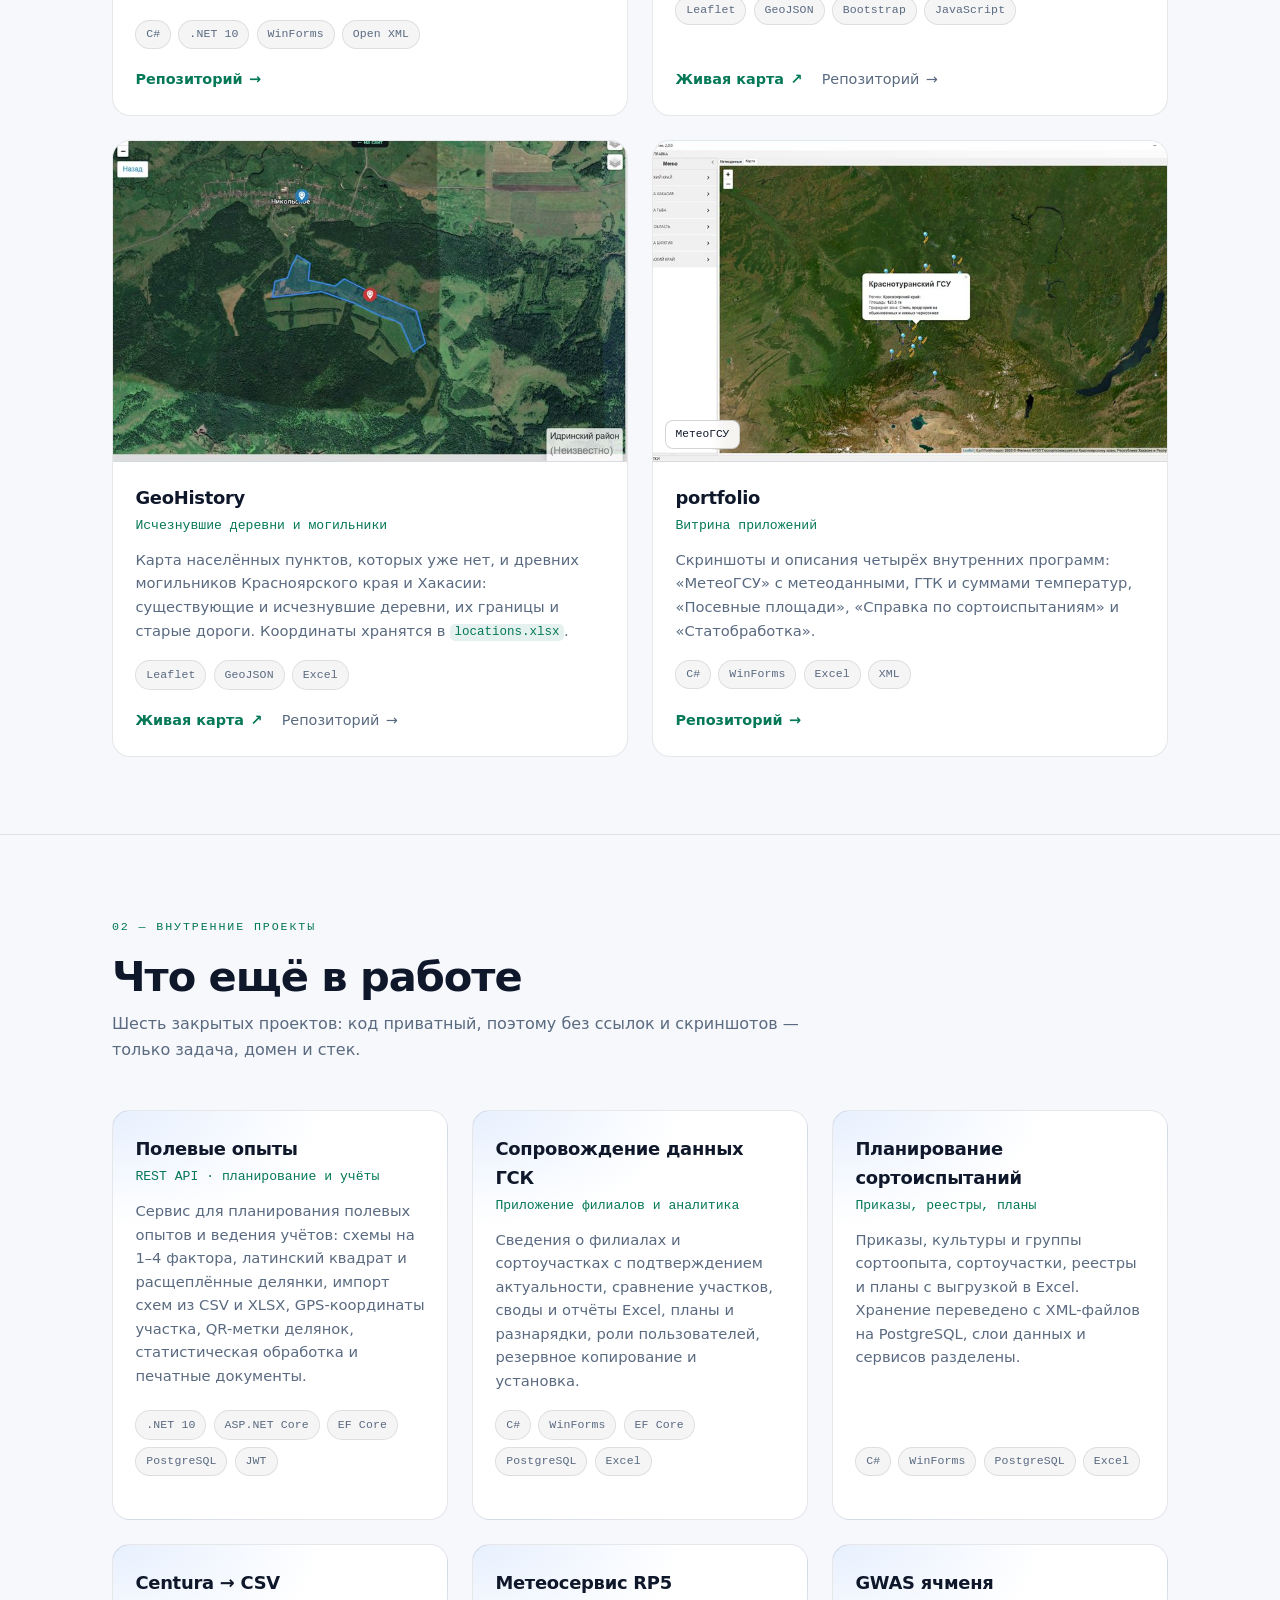
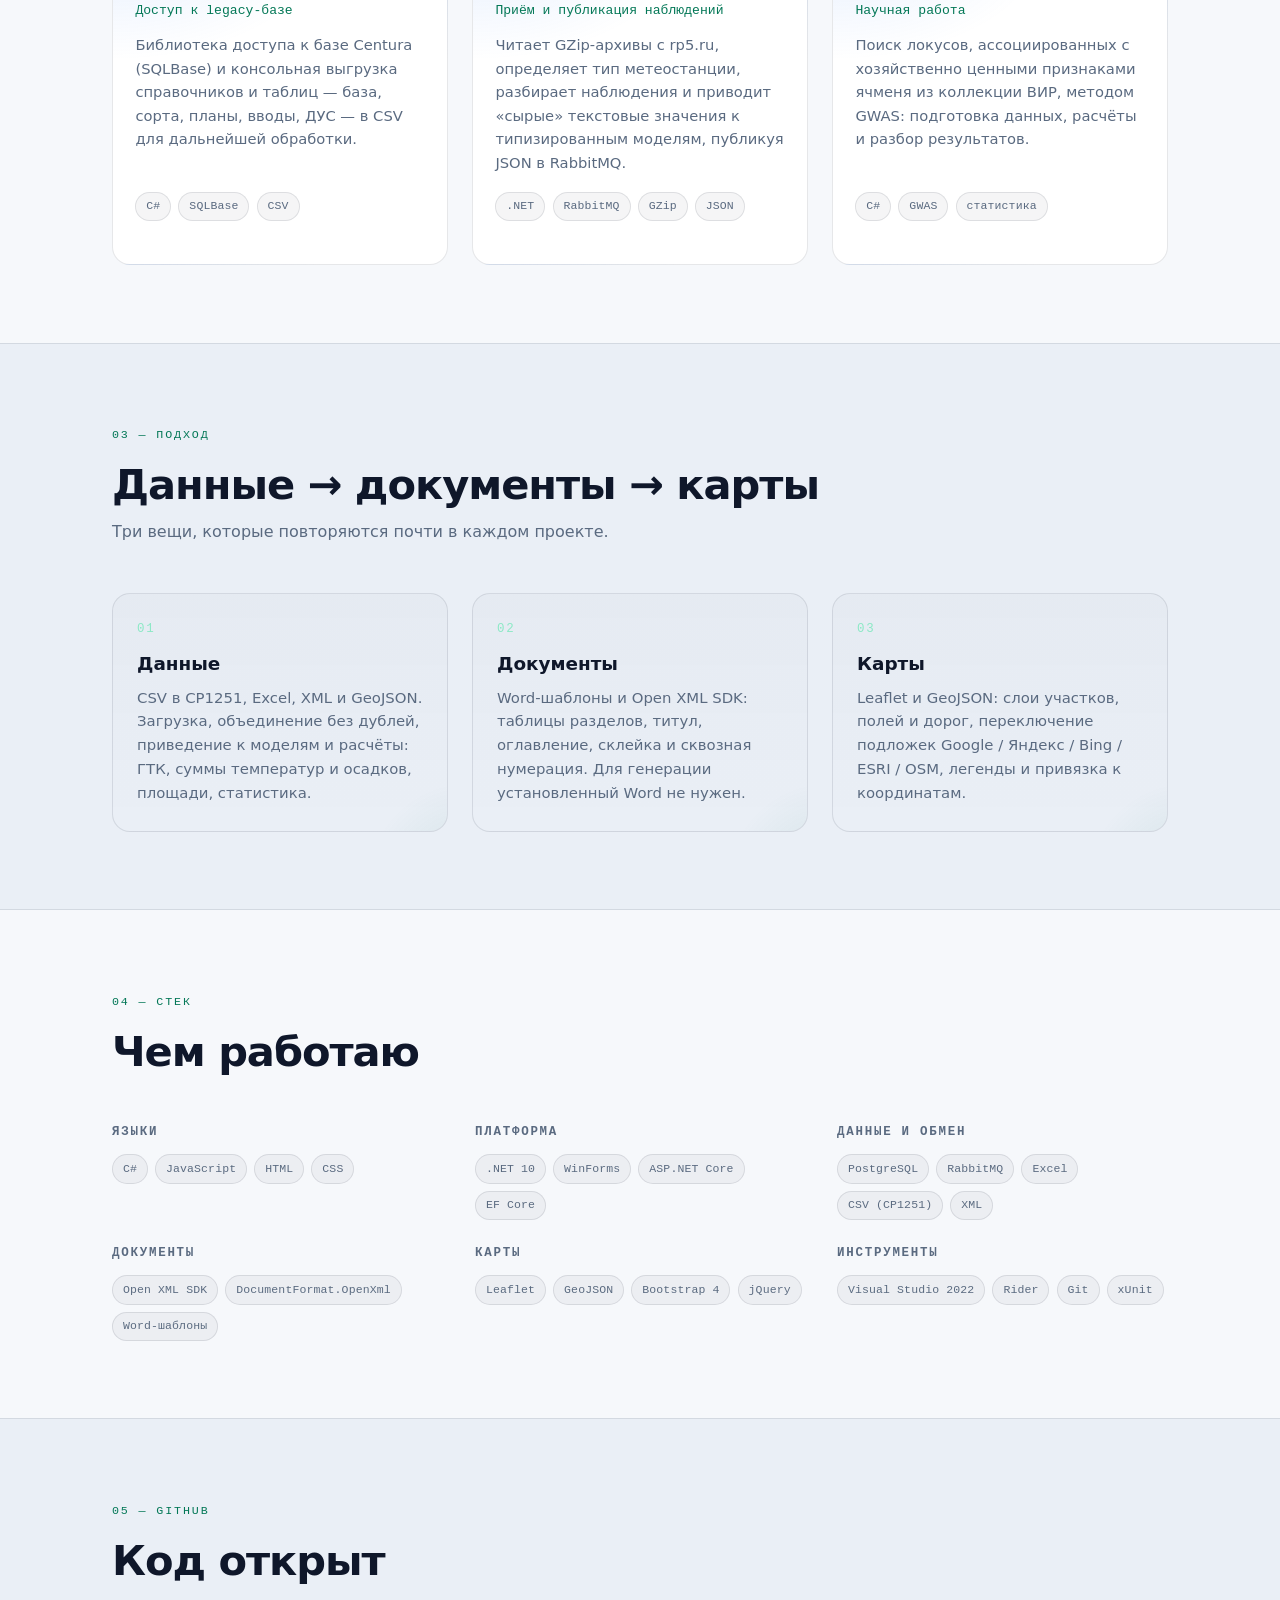
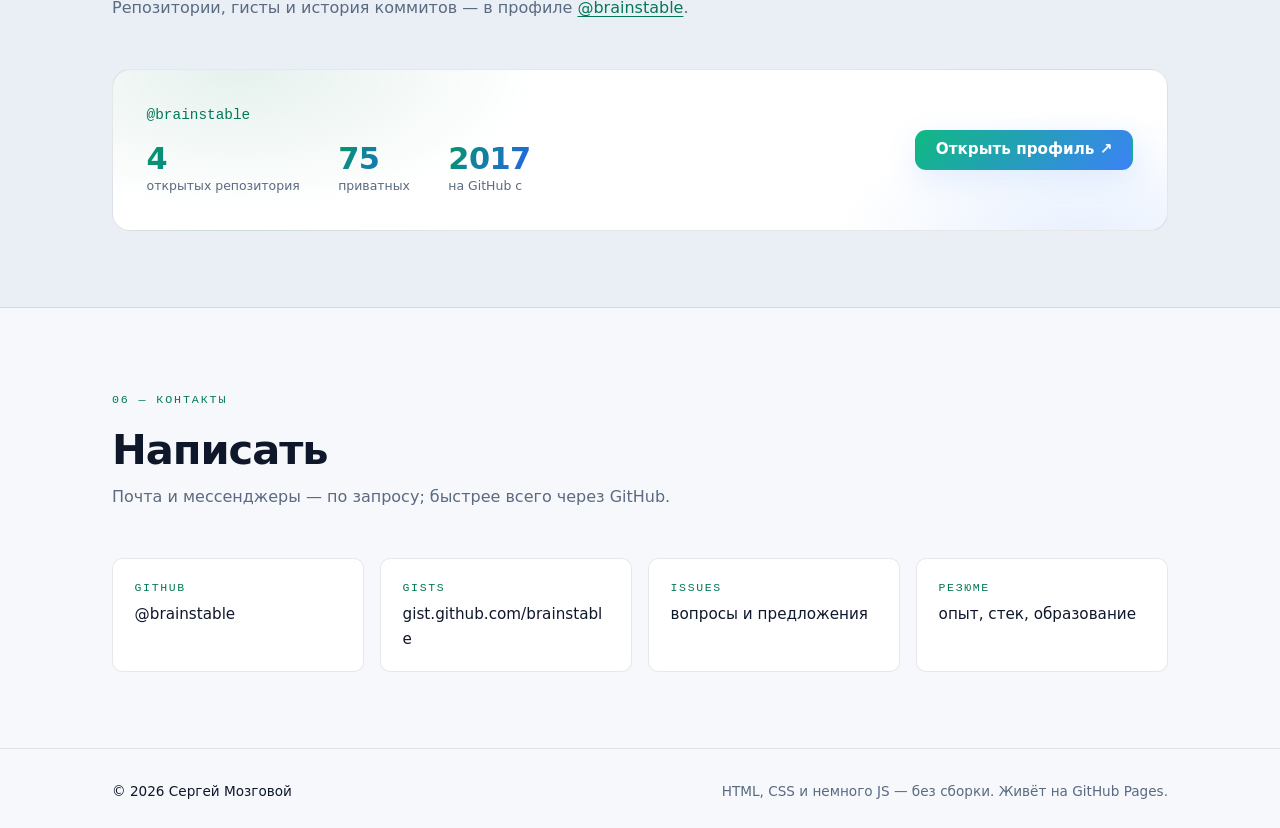
==== commit be5baf83: "feat: страницы резюме RU/EN, PDF для скачивания; docs в .gitignore" ====
--- a/index.html
+++ b/index.html
@@ -77,6 +77,7 @@
       <a class="nav__link" href="#internal">Внутренние</a>
       <a class="nav__link" href="#approach">Подход</a>
       <a class="nav__link" href="#stack">Стек</a>
+      <a class="nav__link" href="resume/">Резюме</a>
       <a class="nav__link" href="#contacts">Контакты</a>
     </nav>
 
@@ -113,6 +114,7 @@
 
         <div class="hero__actions">
           <a class="btn btn--primary" href="#projects">Смотреть проекты</a>
+          <a class="btn btn--ghost" href="resume/">Резюме</a>
           <a class="btn btn--ghost" href="https://github.com/brainstable" target="_blank" rel="noopener">Профиль на GitHub&nbsp;↗</a>
         </div>
 
@@ -493,6 +495,10 @@
           <span class="contact__label">Issues</span>
           <span class="contact__value">вопросы и предложения</span>
         </a>
+        <a class="contact reveal" href="resume/">
+          <span class="contact__label">Резюме</span>
+          <span class="contact__value">опыт, стек, образование</span>
+        </a>
       </div>
     </div>
   </section>
--- a/assets/css/style.css
+++ b/assets/css/style.css
@@ -801,6 +801,194 @@
 }
 .contact__value { font-size: 0.95rem; color: var(--text); word-break: break-word; }
 
+/* ---------------------------------------------------------------- Resume */
+
+.cv {
+  max-width: 1080px;
+  margin-inline: auto;
+  padding: clamp(2rem, 4vw, 3rem) clamp(1.15rem, 4vw, 2rem) clamp(2.5rem, 6vw, 4rem);
+}
+
+.cv__name {
+  margin: 0 0 0.3rem;
+  font-size: clamp(2rem, 4vw, 2.8rem);
+  line-height: 1.05;
+  letter-spacing: -0.03em;
+}
+
+.cv__role {
+  margin: 0 0 1rem;
+  color: var(--accent);
+  font-weight: 600;
+  font-size: 1.02rem;
+}
+
+.cv__meta {
+  display: flex;
+  flex-wrap: wrap;
+  gap: 0.35rem 1.1rem;
+  margin: 0 0 1.5rem;
+  padding: 0;
+  list-style: none;
+  color: var(--muted);
+  font-size: 0.9rem;
+}
+
+.cv__meta li { position: relative; }
+.cv__meta li + li::before {
+  content: "";
+  position: absolute;
+  left: -0.62rem;
+  top: 50%;
+  width: 3px;
+  height: 3px;
+  border-radius: 50%;
+  background: var(--line-hi);
+  transform: translateY(-50%);
+}
+
+.cv__actions {
+  display: flex;
+  flex-wrap: wrap;
+  gap: 0.6rem;
+  margin-bottom: clamp(1.6rem, 3vw, 2.2rem);
+}
+
+.cv__grid {
+  display: grid;
+  grid-template-columns: minmax(0, 1.6fr) minmax(0, 1fr);
+  gap: clamp(1.5rem, 3vw, 2.6rem);
+  align-items: start;
+  padding-top: clamp(1.4rem, 3vw, 2rem);
+  border-top: 1px solid var(--line);
+}
+
+.cv-block { margin-bottom: 2rem; }
+.cv-block:last-child { margin-bottom: 0; }
+
+.cv-block__title {
+  margin: 0 0 0.9rem;
+  padding-bottom: 0.45rem;
+  border-bottom: 1px solid var(--line);
+  font-family: var(--mono);
+  font-size: 0.74rem;
+  font-weight: 600;
+  letter-spacing: 0.14em;
+  text-transform: uppercase;
+  color: var(--muted);
+}
+
+.cv-role { margin-bottom: 1.45rem; }
+.cv-role:last-child { margin-bottom: 0; }
+
+.cv-role__head {
+  display: flex;
+  flex-wrap: wrap;
+  align-items: baseline;
+  justify-content: space-between;
+  gap: 0.2rem 0.9rem;
+}
+
+.cv-role__title { margin: 0; font-size: 1.02rem; letter-spacing: -0.01em; }
+
+.cv-role__period {
+  font-family: var(--mono);
+  font-size: 0.75rem;
+  color: var(--muted);
+  white-space: nowrap;
+}
+
+.cv-role__company { margin: 0.15rem 0 0.55rem; color: var(--accent); font-size: 0.9rem; }
+
+.cv-list {
+  margin: 0;
+  padding-left: 1.05rem;
+  color: var(--muted);
+  font-size: 0.92rem;
+}
+.cv-list li { margin-bottom: 0.32rem; }
+.cv-list li:last-child { margin-bottom: 0; }
+.cv-list--tight { font-size: 0.88rem; }
+
+.cv-tags {
+  display: flex;
+  flex-wrap: wrap;
+  gap: 0.35rem;
+  margin: 0;
+  padding: 0;
+  list-style: none;
+}
+
+.cv-fact {
+  display: flex;
+  justify-content: space-between;
+  gap: 0.75rem;
+  padding: 0.4rem 0;
+  border-bottom: 1px dashed var(--line);
+  font-size: 0.89rem;
+}
+.cv-fact:last-child { border-bottom: 0; }
+.cv-fact span:last-child { color: var(--muted); text-align: right; }
+
+.cv-links { display: flex; flex-direction: column; gap: 0.35rem; font-size: 0.9rem; }
+.cv-links a { color: var(--accent); }
+.cv-links a:hover { text-decoration: underline; text-underline-offset: 3px; }
+
+@media (max-width: 860px) {
+  .cv__grid { grid-template-columns: 1fr; }
+}
+
+/* Печать и PDF: белый лист, без интерфейса */
+@media print {
+  :root,
+  [data-theme="light"],
+  [data-theme="dark"] {
+    --bg: #ffffff;
+    --bg-alt: #ffffff;
+    --card: #ffffff;
+    --card-hi: #ffffff;
+    --card-2: #ffffff;
+    --text: #111418;
+    --muted: #444b55;
+    --line: #d7dce3;
+    --line-hi: #c3c9d2;
+    --accent: #0b5f46;
+    --accent-2: #1a3f8f;
+  }
+
+  @page { margin: 12mm 14mm; }
+
+  html, body { background: #ffffff; }
+  body { font-size: 9.6pt; line-height: 1.45; }
+
+  .header,
+  .footer,
+  .skip-link,
+  .cv__actions,
+  .lang,
+  .theme-toggle { display: none !important; }
+
+  .cv { max-width: none; padding: 0; }
+  .cv__name { font-size: 20pt; margin-bottom: 0.15rem; }
+  .cv__role { font-size: 10.4pt; margin-bottom: 0.55rem; }
+  .cv__meta { font-size: 8.4pt; margin-bottom: 0.7rem; gap: 0.2rem 0.9rem; }
+
+  .cv__grid { display: block; padding-top: 0.4rem; }
+  .cv-block { margin-bottom: 1.05rem; break-inside: avoid; page-break-inside: avoid; }
+  .cv-block__title { margin-bottom: 0.45rem; padding-bottom: 0.25rem; font-size: 0.64rem; }
+  .cv-role { margin-bottom: 0.8rem; break-inside: avoid; page-break-inside: avoid; }
+  .cv-role__title { font-size: 0.95rem; }
+  .cv-role__company { margin: 0.1rem 0 0.28rem; font-size: 0.83rem; }
+  .cv-role__period { font-size: 0.66rem; }
+  .cv-list { font-size: 8.6pt; padding-left: 0.95rem; }
+  .cv-list li { margin-bottom: 0.12rem; }
+  .cv-tags { gap: 0.18rem; }
+  .cv-tags .chip { font-size: 0.58rem; padding: 0.16rem 0.38rem; }
+  .cv-fact { padding: 0.25rem 0; font-size: 0.8rem; }
+
+  a { color: #111418; text-decoration: none; }
+}
+
 /* ----------------------------------------------------------------- Footer */
 
 .footer { border-top: 1px solid var(--line); padding-block: 2rem; }
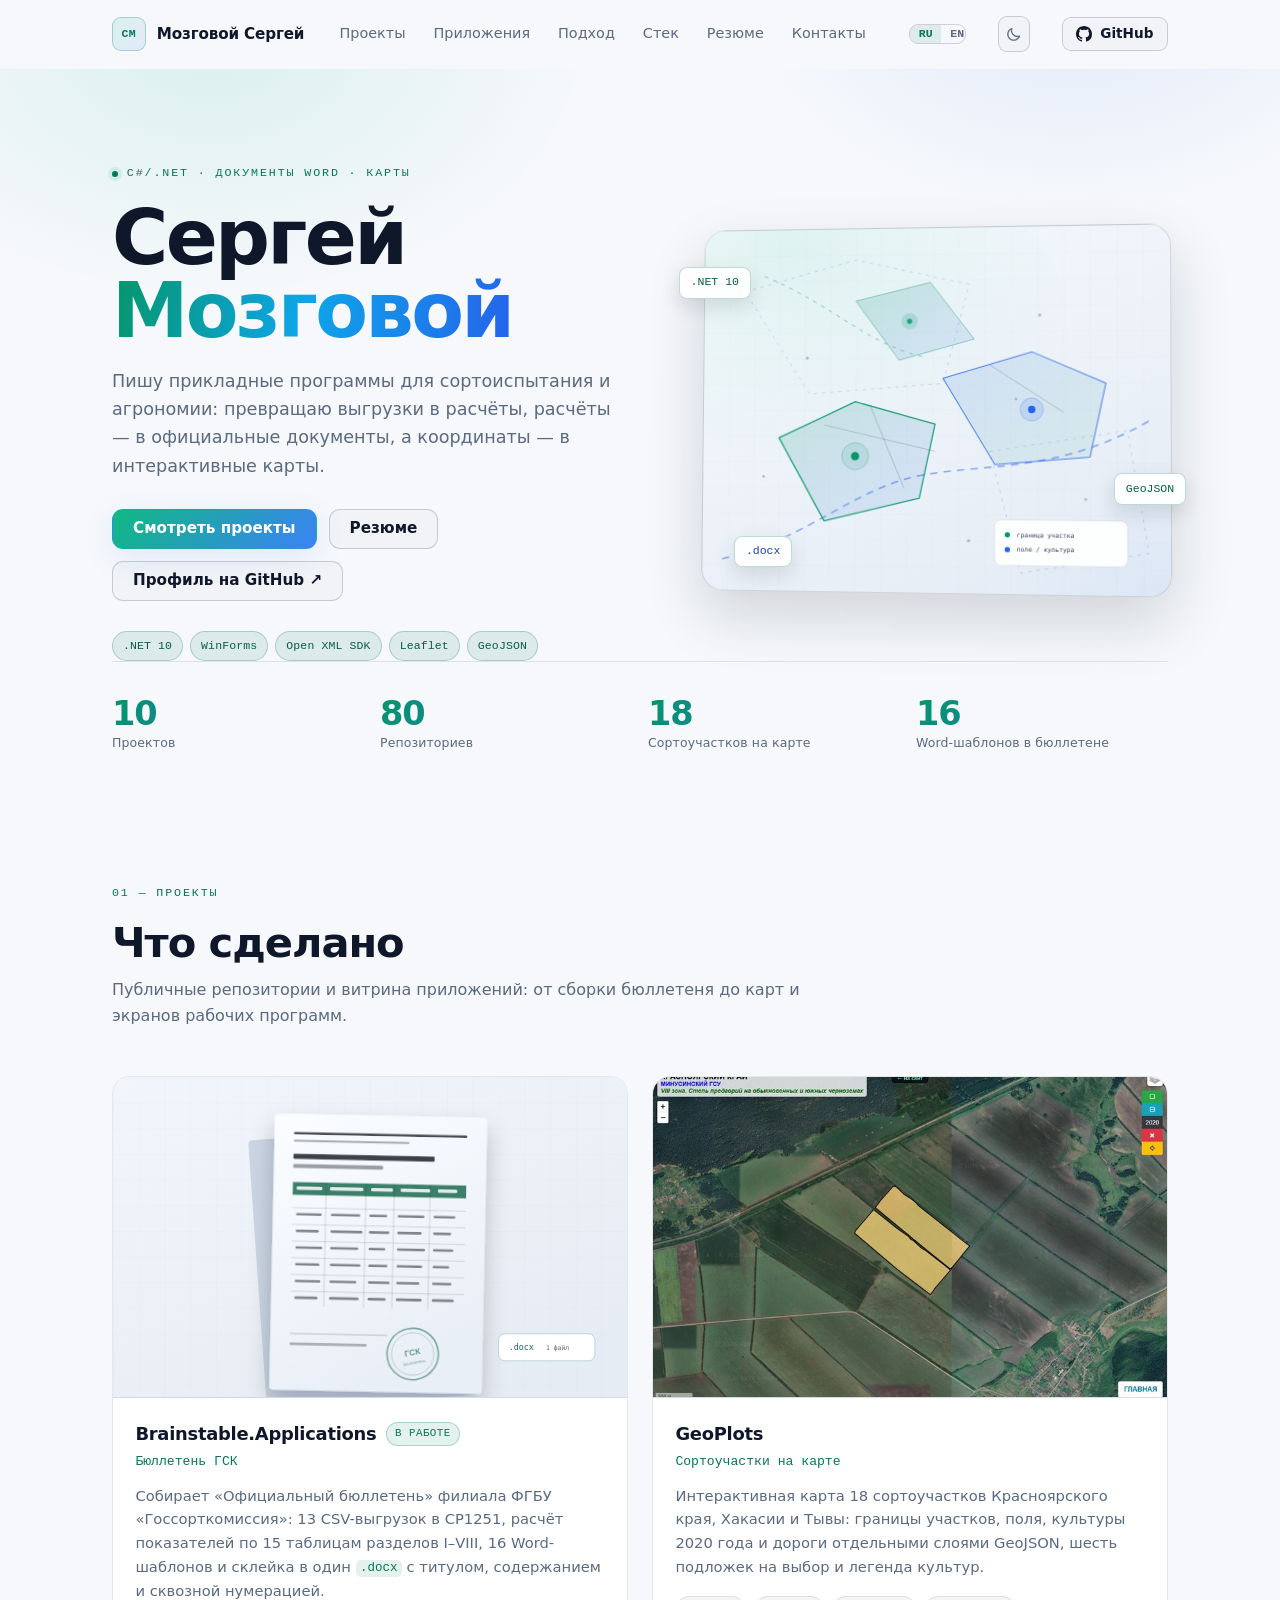
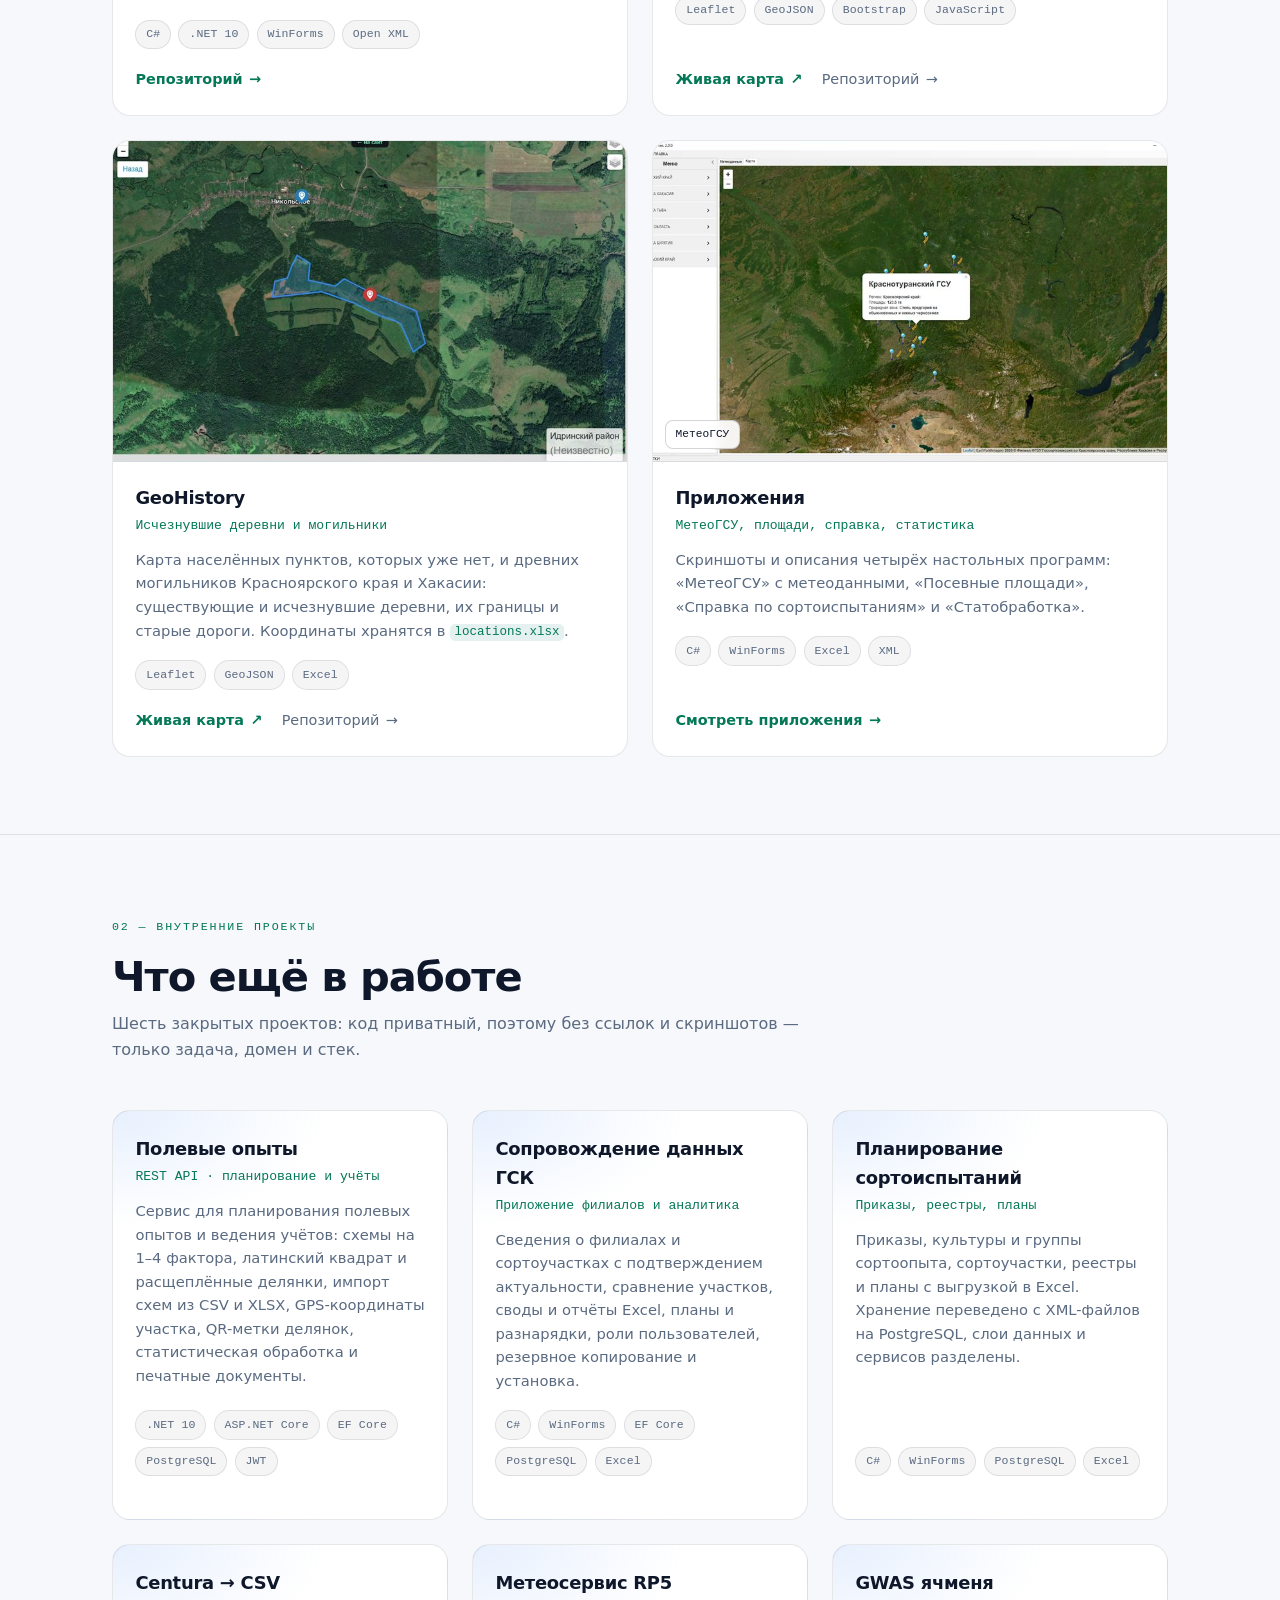
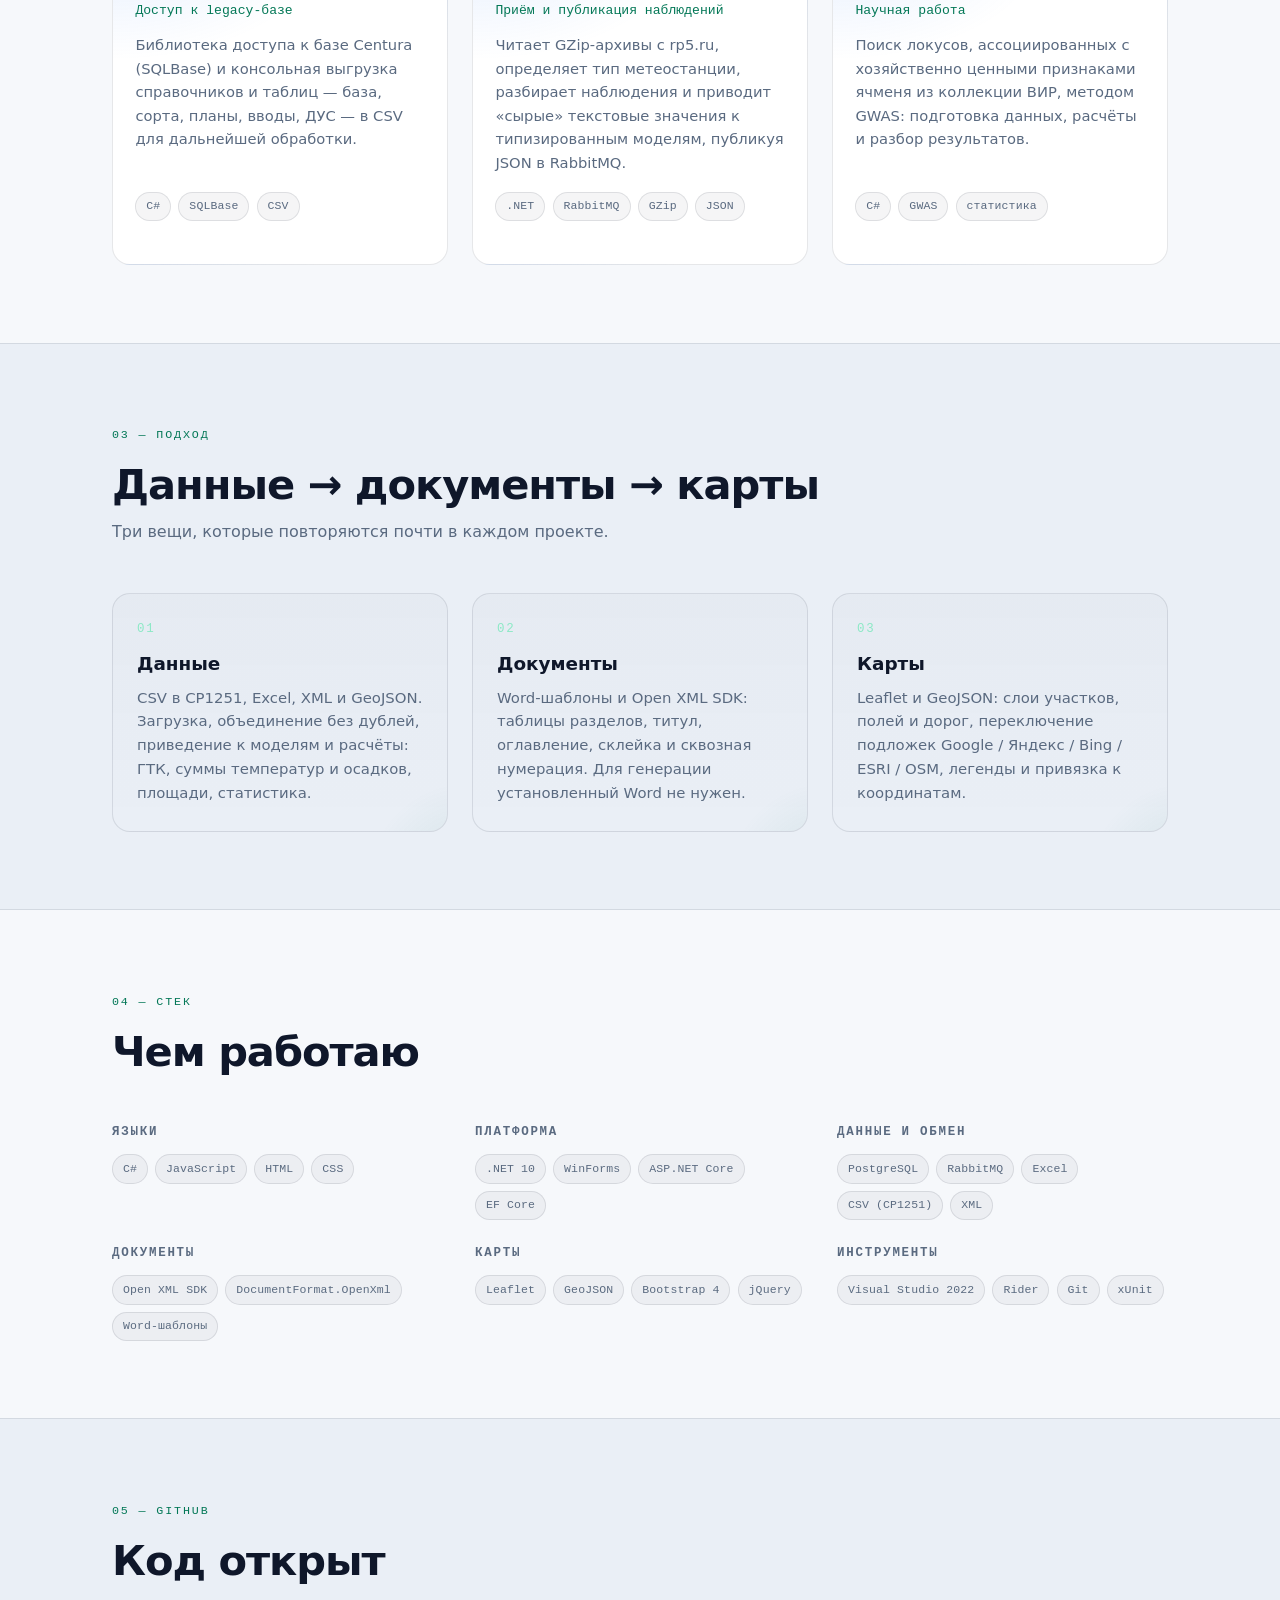
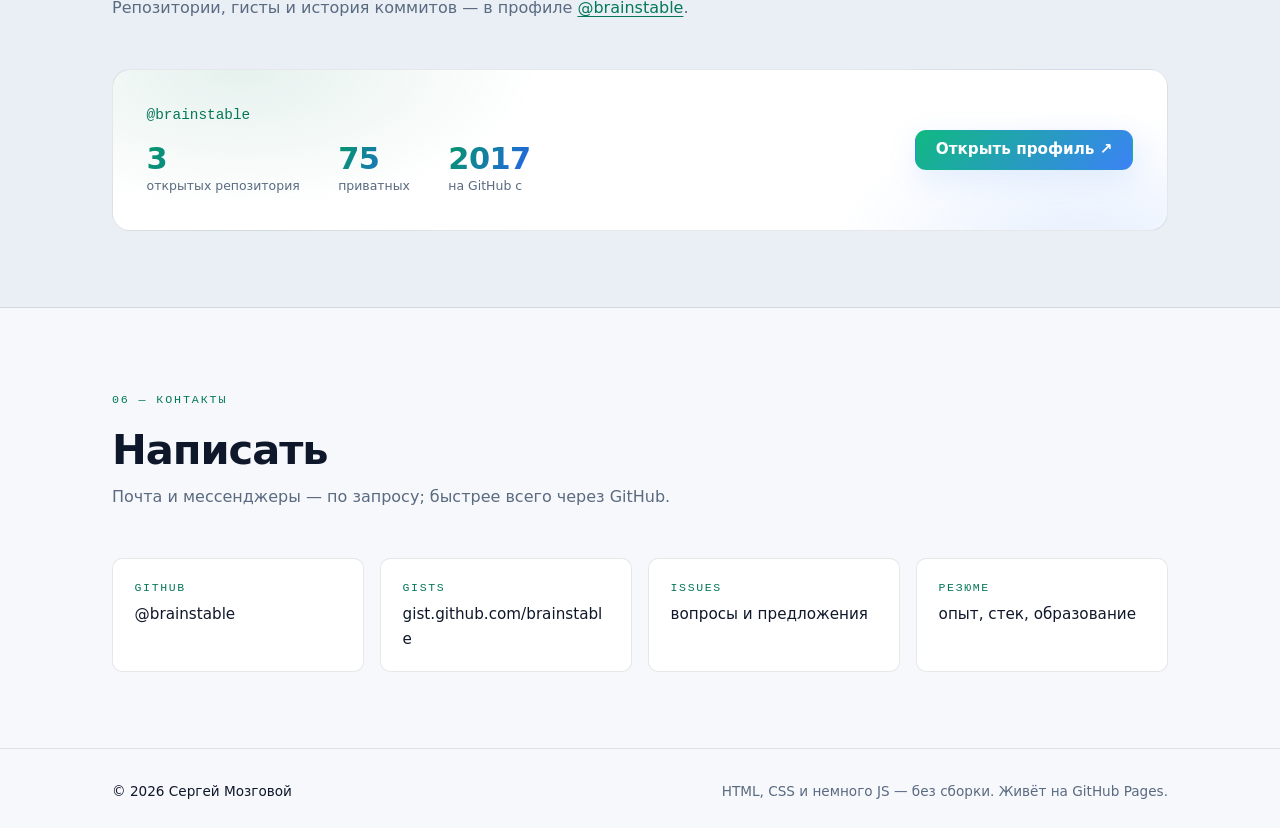
==== commit 5f29f990: "feat: страница приложений с каруселями скриншотов, portfolio убран с сайта" ====
--- a/index.html
+++ b/index.html
@@ -74,7 +74,7 @@
 
     <nav class="nav" aria-label="Разделы страницы">
       <a class="nav__link" href="#projects">Проекты</a>
-      <a class="nav__link" href="#internal">Внутренние</a>
+      <a class="nav__link" href="apps/">Приложения</a>
       <a class="nav__link" href="#approach">Подход</a>
       <a class="nav__link" href="#stack">Стек</a>
       <a class="nav__link" href="resume/">Резюме</a>
@@ -141,7 +141,7 @@
     <div class="wrap">
       <dl class="metrics">
         <div class="metric"><dt>Проектов</dt><dd>10</dd></div>
-        <div class="metric"><dt>Репозиториев</dt><dd>81</dd></div>
+        <div class="metric"><dt>Репозиториев</dt><dd>80</dd></div>
         <div class="metric"><dt>Сортоучастков на карте</dt><dd>18</dd></div>
         <div class="metric"><dt>Word-шаблонов в бюллетене</dt><dd>16</dd></div>
       </dl>
@@ -153,7 +153,7 @@
       <header class="section__head reveal">
         <p class="eyebrow">01 — Проекты</p>
         <h2 class="section__title">Что сделано</h2>
-        <p class="section__lead">Четыре публичных репозитория: от сборки бюллетеня до карт сортоучастков и исчезнувших деревень.</p>
+        <p class="section__lead">Публичные репозитории и витрина приложений: от сборки бюллетеня до карт и экранов рабочих программ.</p>
       </header>
 
       <div class="projects">
@@ -239,24 +239,23 @@
         </article>
 
         <article class="card reveal">
-          <a class="card__preview card__preview--shot" href="https://github.com/brainstable/portfolio" target="_blank" rel="noopener" tabindex="-1" aria-hidden="true">
+          <a class="card__preview card__preview--shot" href="apps/" tabindex="-1" aria-hidden="true">
             <span class="card__shot-tag">МетеоГСУ</span>
           </a>
           <div class="card__body">
             <div class="card__top">
-              <h3 class="card__title">portfolio</h3>
-            </div>
-            <p class="card__sub">Витрина приложений</p>
-            <p class="card__text">
-              Скриншоты и описания четырёх внутренних программ: «МетеоГСУ» с метеоданными,
-              ГТК и суммами температур, «Посевные площади», «Справка по сортоиспытаниям»
-              и «Статобработка».
+              <h3 class="card__title">Приложения</h3>
+            </div>
+            <p class="card__sub">МетеоГСУ, площади, справка, статистика</p>
+            <p class="card__text">
+              Скриншоты и описания четырёх настольных программ: «МетеоГСУ» с метеоданными,
+              «Посевные площади», «Справка по сортоиспытаниям» и «Статобработка».
             </p>
             <ul class="chips" aria-label="Технологии">
               <li class="chip">C#</li><li class="chip">WinForms</li><li class="chip">Excel</li><li class="chip">XML</li>
             </ul>
-            <a class="card__link" href="https://github.com/brainstable/portfolio" target="_blank" rel="noopener">
-              Репозиторий <span aria-hidden="true">→</span>
+            <a class="card__link" href="apps/">
+              Смотреть приложения <span aria-hidden="true">→</span>
             </a>
           </div>
         </article>
@@ -464,7 +463,7 @@
         <div class="gh-panel__body">
           <p class="gh-panel__handle">@brainstable</p>
           <ul class="gh-facts">
-            <li><b>4</b><span>открытых репозитория</span></li>
+            <li><b>3</b><span>открытых репозитория</span></li>
             <li><b>75</b><span>приватных</span></li>
             <li><b>2017</b><span>на GitHub с</span></li>
           </ul>
--- a/assets/css/style.css
+++ b/assets/css/style.css
@@ -989,6 +989,119 @@
   a { color: #111418; text-decoration: none; }
 }
 
+/* --------------------------------------------------------- Apps / carousel */
+
+.apps {
+  max-width: 1080px;
+  margin-inline: auto;
+  padding: clamp(2rem, 4vw, 3rem) clamp(1.15rem, 4vw, 2rem) clamp(2.5rem, 6vw, 4rem);
+}
+
+.apps__lead { max-width: 62ch; color: var(--muted); margin: 0 0 clamp(1.6rem, 3vw, 2.4rem); }
+
+.app { margin-bottom: clamp(2.2rem, 4vw, 3.2rem); }
+.app:last-child { margin-bottom: 0; }
+
+.app__head {
+  display: flex;
+  flex-wrap: wrap;
+  align-items: baseline;
+  gap: 0.3rem 0.9rem;
+  margin-bottom: 0.15rem;
+}
+
+.app__title { margin: 0; font-size: clamp(1.15rem, 2vw, 1.42rem); letter-spacing: -0.015em; }
+
+.app__sub { margin: 0 0 0.7rem; color: var(--accent); font-size: 0.92rem; }
+
+.app__text { max-width: 74ch; margin: 0 0 0.9rem; color: var(--muted); font-size: 0.94rem; }
+
+.app .chips { margin-bottom: 1rem; }
+
+.carousel {
+  position: relative;
+  border: 1px solid var(--line);
+  border-radius: 16px;
+  overflow: hidden;
+  background: var(--card-2);
+}
+
+.carousel__viewport {
+  display: flex;
+  overflow-x: auto;
+  scroll-snap-type: x mandatory;
+  scroll-behavior: smooth;
+  scrollbar-width: none;
+}
+.carousel__viewport::-webkit-scrollbar { display: none; }
+
+.carousel__item {
+  flex: 0 0 100%;
+  scroll-snap-align: center;
+  display: flex;
+  align-items: center;
+  justify-content: center;
+  height: clamp(200px, 56vw, 560px);
+  padding: 0.35rem;
+}
+
+.carousel__item img {
+  max-width: 100%;
+  max-height: 100%;
+  width: auto;
+  height: auto;
+  object-fit: contain;
+  border-radius: 8px;
+}
+
+.carousel__btn {
+  position: absolute;
+  top: 50%;
+  transform: translateY(-50%);
+  display: grid;
+  place-items: center;
+  width: 38px;
+  height: 38px;
+  padding: 0;
+  border-radius: 50%;
+  border: 1px solid var(--line-hi);
+  background: var(--float-bg);
+  color: var(--text);
+  font-size: 1.15rem;
+  line-height: 1;
+  cursor: pointer;
+  backdrop-filter: blur(8px);
+  -webkit-backdrop-filter: blur(8px);
+  transition: color 0.2s var(--ease), border-color 0.2s var(--ease), opacity 0.2s var(--ease);
+}
+.carousel__btn:hover { color: var(--accent); border-color: var(--accent-border); }
+.carousel__btn--prev { left: 0.65rem; }
+.carousel__btn--next { right: 0.65rem; }
+
+.carousel__bar {
+  display: flex;
+  align-items: center;
+  justify-content: space-between;
+  gap: 1rem;
+  padding: 0.5rem 0.85rem;
+  border-top: 1px solid var(--line);
+  background: var(--card);
+}
+
+.carousel__count {
+  font-family: var(--mono);
+  font-size: 0.73rem;
+  letter-spacing: 0.06em;
+  color: var(--muted);
+}
+
+.carousel__hint { font-size: 0.73rem; color: var(--muted); }
+
+@media (max-width: 640px) {
+  .carousel__hint { display: none; }
+  .carousel__btn { width: 34px; height: 34px; }
+}
+
 /* ----------------------------------------------------------------- Footer */
 
 .footer { border-top: 1px solid var(--line); padding-block: 2rem; }
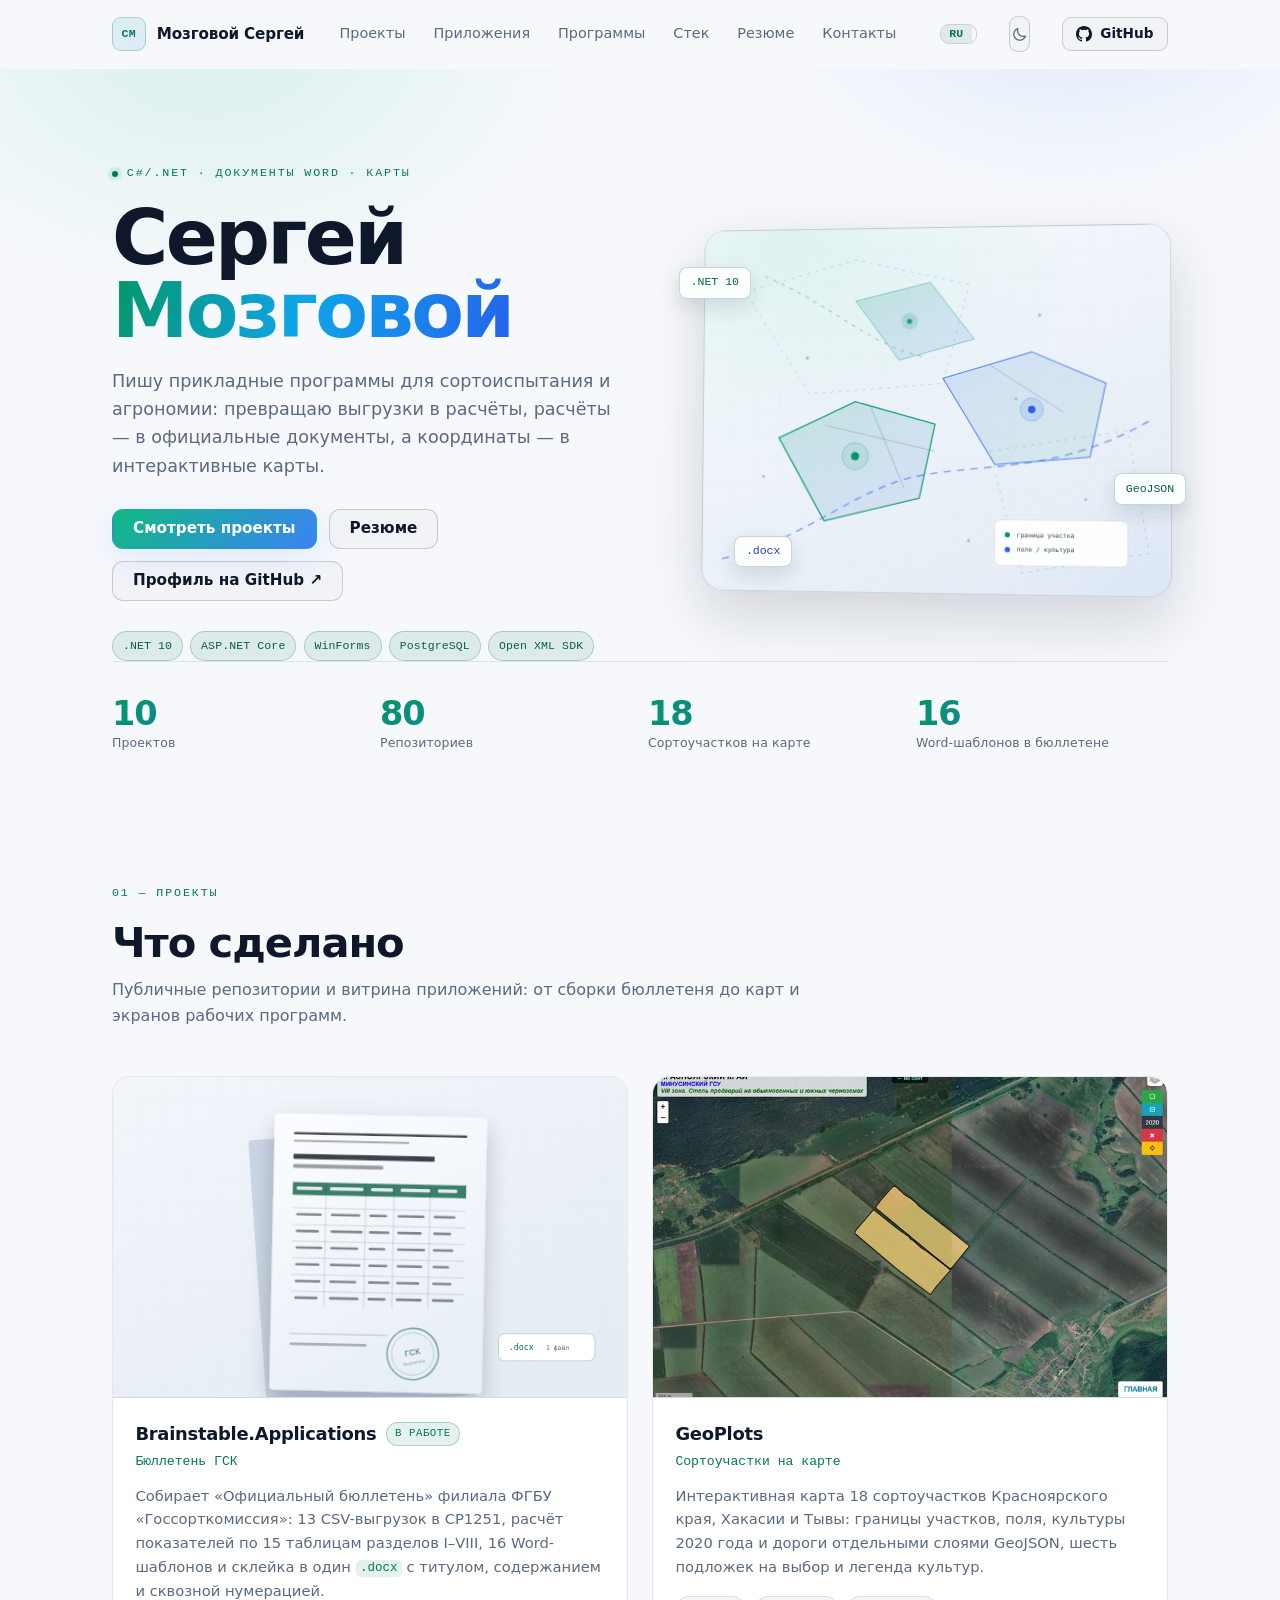
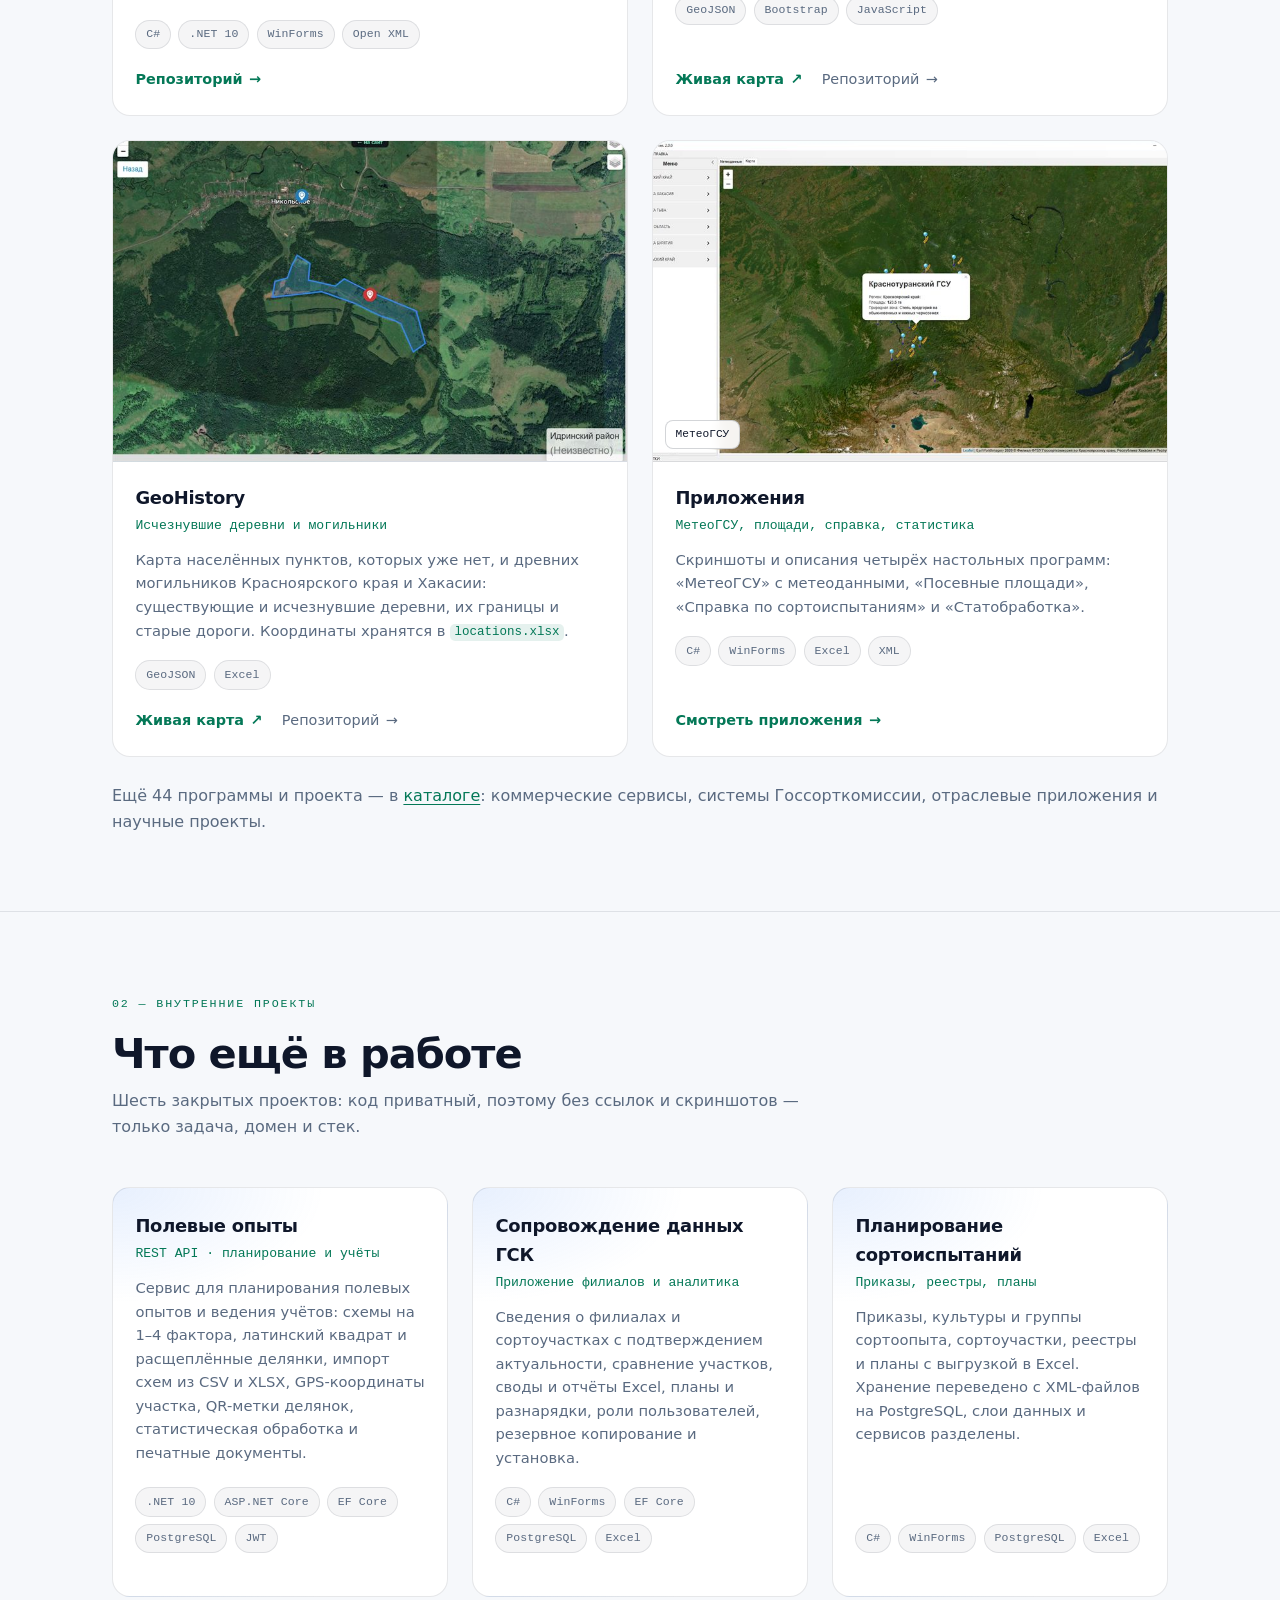
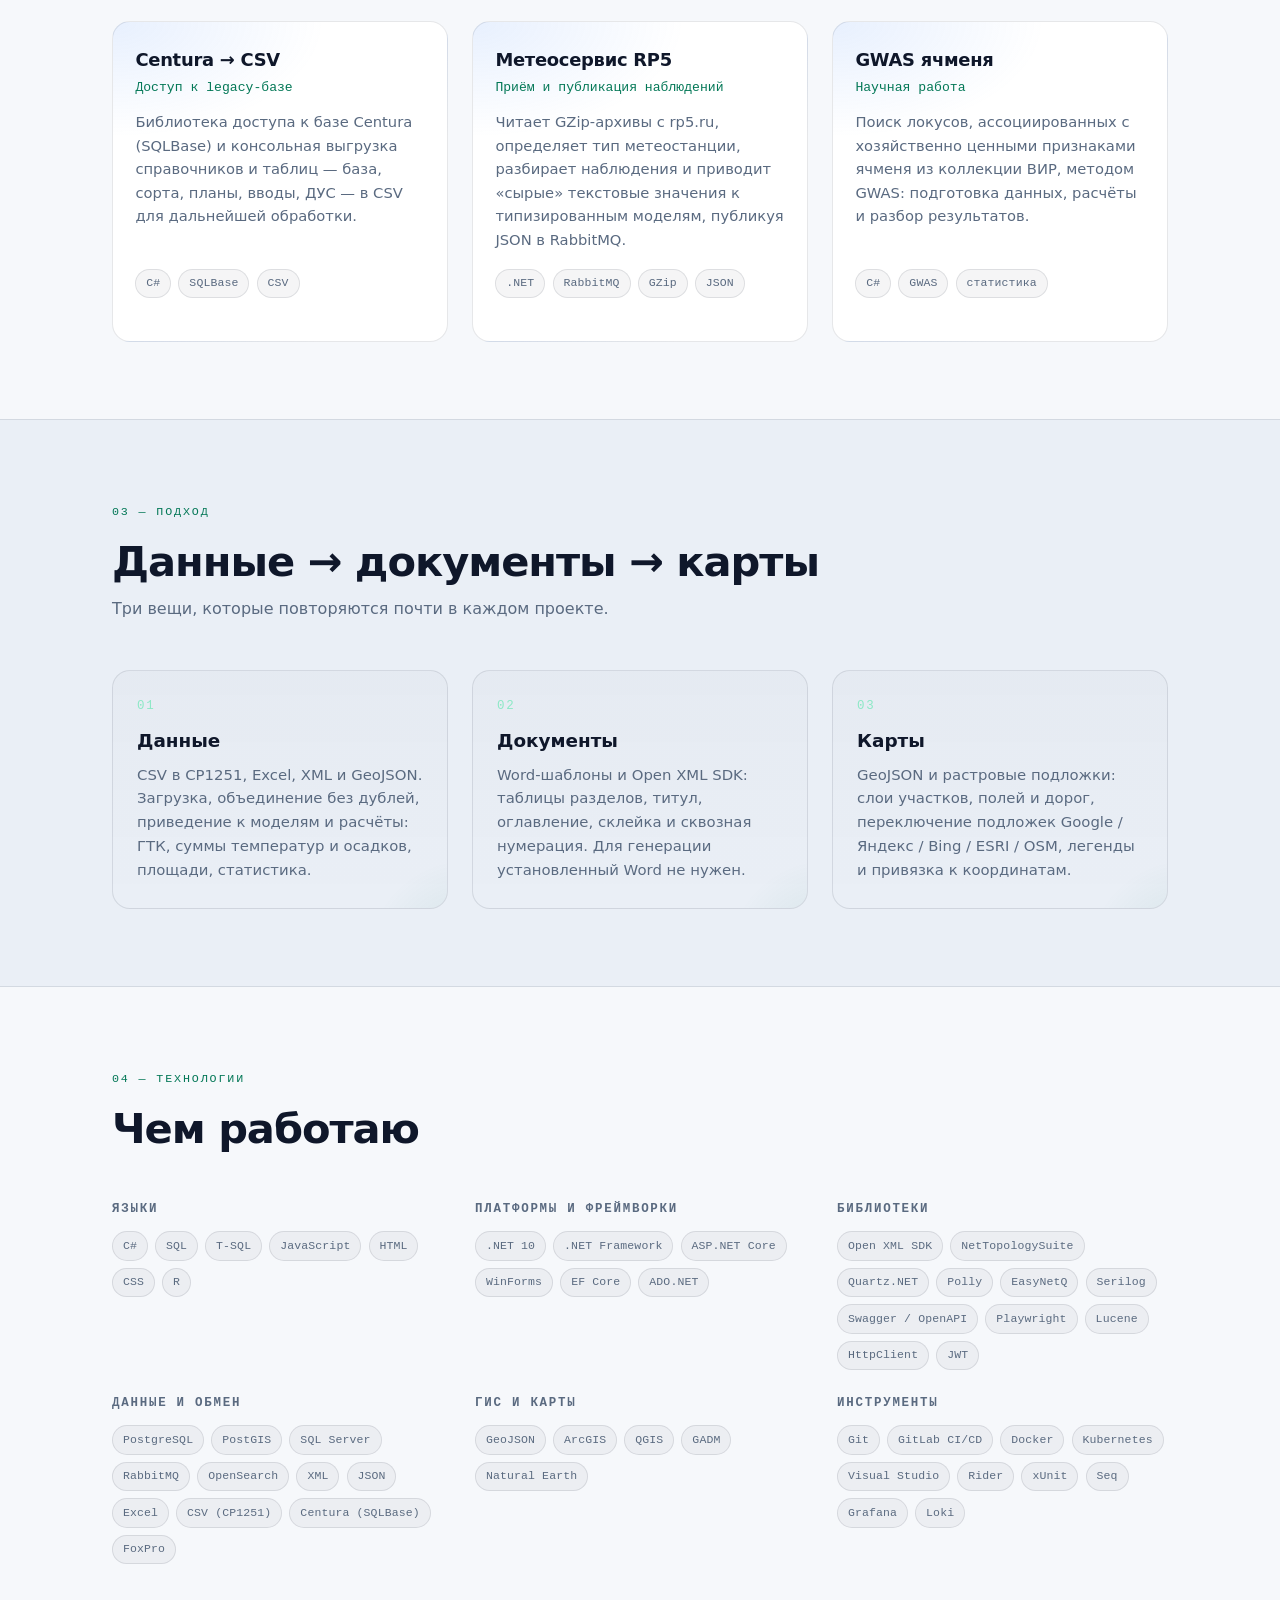
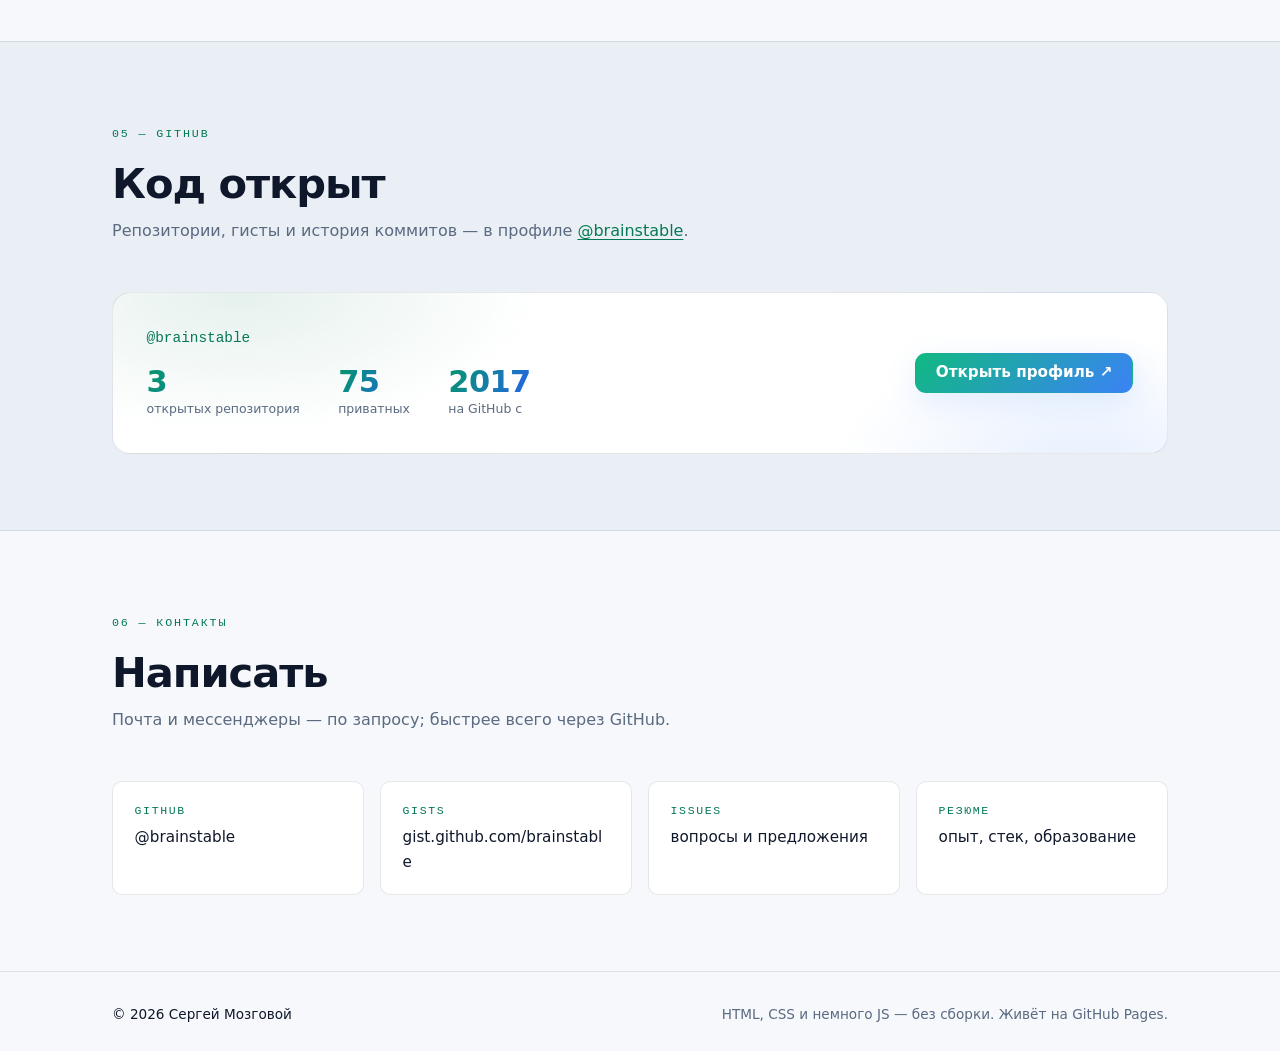
==== commit cf837769: "feat: каталог 44 программ с поиском, полный список технологий, без Leaflet" ====
--- a/index.html
+++ b/index.html
@@ -4,7 +4,7 @@
 <meta charset="utf-8">
 <meta name="viewport" content="width=device-width, initial-scale=1">
 <title>Сергей Мозговой — C#/.NET разработчик</title>
-<meta name="description" content="Прикладные программы для сортоиспытания и агрономии на C#/.NET: документы Word из шаблонов, обработка CSV и Excel, интерактивные карты на Leaflet.">
+<meta name="description" content="Прикладные программы для сортоиспытания и агрономии на C#/.NET: документы Word из шаблонов, обработка CSV и Excel, интерактивные карты.">
 <meta name="author" content="Сергей Мозговой">
 <meta name="theme-color" content="#f6f8fb">
 <script>
@@ -42,7 +42,7 @@
 <meta property="og:image:type" content="image/png">
 <meta property="og:image:width" content="1200">
 <meta property="og:image:height" content="630">
-<meta property="og:image:alt" content="Сергей Мозговой — C#/.NET разработчик: документы Word и карты на Leaflet">
+<meta property="og:image:alt" content="Сергей Мозговой — C#/.NET разработчик: документы Word и карты">
 <meta name="twitter:card" content="summary_large_image">
 <meta name="twitter:title" content="Сергей Мозговой — C#/.NET разработчик">
 <meta name="twitter:description" content="Прикладные программы для сортоиспытания и агрономии: документы Word, обработка данных, интерактивные карты.">
@@ -75,7 +75,7 @@
     <nav class="nav" aria-label="Разделы страницы">
       <a class="nav__link" href="#projects">Проекты</a>
       <a class="nav__link" href="apps/">Приложения</a>
-      <a class="nav__link" href="#approach">Подход</a>
+      <a class="nav__link" href="programs/">Программы</a>
       <a class="nav__link" href="#stack">Стек</a>
       <a class="nav__link" href="resume/">Резюме</a>
       <a class="nav__link" href="#contacts">Контакты</a>
@@ -120,10 +120,10 @@
 
         <ul class="chips chips--hero" aria-label="Ключевые технологии">
           <li class="chip">.NET 10</li>
+          <li class="chip">ASP.NET Core</li>
           <li class="chip">WinForms</li>
+          <li class="chip">PostgreSQL</li>
           <li class="chip">Open XML SDK</li>
-          <li class="chip">Leaflet</li>
-          <li class="chip">GeoJSON</li>
         </ul>
       </div>
 
@@ -197,7 +197,7 @@
               подложек на выбор и легенда культур.
             </p>
             <ul class="chips" aria-label="Технологии">
-              <li class="chip">Leaflet</li><li class="chip">GeoJSON</li><li class="chip">Bootstrap</li><li class="chip">JavaScript</li>
+              <li class="chip">GeoJSON</li><li class="chip">Bootstrap</li><li class="chip">JavaScript</li>
             </ul>
             <div class="card__links">
               <a class="card__link" href="maps/geoplots/" target="_blank" rel="noopener">
@@ -225,7 +225,7 @@
               Координаты хранятся в <code>locations.xlsx</code>.
             </p>
             <ul class="chips" aria-label="Технологии">
-              <li class="chip">Leaflet</li><li class="chip">GeoJSON</li><li class="chip">Excel</li>
+              <li class="chip">GeoJSON</li><li class="chip">Excel</li>
             </ul>
             <div class="card__links">
               <a class="card__link" href="maps/geohistory/" target="_blank" rel="noopener">
@@ -260,6 +260,11 @@
           </div>
         </article>
       </div>
+
+      <p class="section__lead reveal" style="margin-top:1.6rem">
+        Ещё 44 программы и проекта — в <a href="programs/">каталоге</a>: коммерческие сервисы,
+        системы Госсорткомиссии, отраслевые приложения и научные проекты.
+      </p>
     </div>
   </section>
 
@@ -407,7 +412,7 @@
           <span class="step__num" aria-hidden="true">03</span>
           <h3 class="step__title">Карты</h3>
           <p class="step__text">
-            Leaflet и GeoJSON: слои участков, полей и дорог, переключение подложек
+            GeoJSON и растровые подложки: слои участков, полей и дорог, переключение подложек
             Google / Яндекс / Bing / ESRI / OSM, легенды и привязка к координатам.
           </p>
         </article>
@@ -418,34 +423,34 @@
   <section class="section" id="stack">
     <div class="wrap">
       <header class="section__head reveal">
-        <p class="eyebrow">04 — Стек</p>
+        <p class="eyebrow">04 — Технологии</p>
         <h2 class="section__title">Чем работаю</h2>
       </header>
 
       <div class="stack">
         <div class="stack__group reveal">
           <h3 class="stack__title">Языки</h3>
-          <ul class="chips"><li class="chip">C#</li><li class="chip">JavaScript</li><li class="chip">HTML</li><li class="chip">CSS</li></ul>
+          <ul class="chips"><li class="chip">C#</li><li class="chip">SQL</li><li class="chip">T-SQL</li><li class="chip">JavaScript</li><li class="chip">HTML</li><li class="chip">CSS</li><li class="chip">R</li></ul>
         </div>
         <div class="stack__group reveal">
-          <h3 class="stack__title">Платформа</h3>
-          <ul class="chips"><li class="chip">.NET 10</li><li class="chip">WinForms</li><li class="chip">ASP.NET Core</li><li class="chip">EF Core</li></ul>
+          <h3 class="stack__title">Платформы и фреймворки</h3>
+          <ul class="chips"><li class="chip">.NET 10</li><li class="chip">.NET Framework</li><li class="chip">ASP.NET Core</li><li class="chip">WinForms</li><li class="chip">EF Core</li><li class="chip">ADO.NET</li></ul>
+        </div>
+        <div class="stack__group reveal">
+          <h3 class="stack__title">Библиотеки</h3>
+          <ul class="chips"><li class="chip">Open XML SDK</li><li class="chip">NetTopologySuite</li><li class="chip">Quartz.NET</li><li class="chip">Polly</li><li class="chip">EasyNetQ</li><li class="chip">Serilog</li><li class="chip">Swagger / OpenAPI</li><li class="chip">Playwright</li><li class="chip">Lucene</li><li class="chip">HttpClient</li><li class="chip">JWT</li></ul>
         </div>
         <div class="stack__group reveal">
           <h3 class="stack__title">Данные и обмен</h3>
-          <ul class="chips"><li class="chip">PostgreSQL</li><li class="chip">RabbitMQ</li><li class="chip">Excel</li><li class="chip">CSV (CP1251)</li><li class="chip">XML</li></ul>
+          <ul class="chips"><li class="chip">PostgreSQL</li><li class="chip">PostGIS</li><li class="chip">SQL Server</li><li class="chip">RabbitMQ</li><li class="chip">OpenSearch</li><li class="chip">XML</li><li class="chip">JSON</li><li class="chip">Excel</li><li class="chip">CSV (CP1251)</li><li class="chip">Centura (SQLBase)</li><li class="chip">FoxPro</li></ul>
         </div>
         <div class="stack__group reveal">
-          <h3 class="stack__title">Документы</h3>
-          <ul class="chips"><li class="chip">Open XML SDK</li><li class="chip">DocumentFormat.OpenXml</li><li class="chip">Word-шаблоны</li></ul>
-        </div>
-        <div class="stack__group reveal">
-          <h3 class="stack__title">Карты</h3>
-          <ul class="chips"><li class="chip">Leaflet</li><li class="chip">GeoJSON</li><li class="chip">Bootstrap 4</li><li class="chip">jQuery</li></ul>
+          <h3 class="stack__title">ГИС и карты</h3>
+          <ul class="chips"><li class="chip">GeoJSON</li><li class="chip">ArcGIS</li><li class="chip">QGIS</li><li class="chip">GADM</li><li class="chip">Natural Earth</li></ul>
         </div>
         <div class="stack__group reveal">
           <h3 class="stack__title">Инструменты</h3>
-          <ul class="chips"><li class="chip">Visual Studio 2022</li><li class="chip">Rider</li><li class="chip">Git</li><li class="chip">xUnit</li></ul>
+          <ul class="chips"><li class="chip">Git</li><li class="chip">GitLab CI/CD</li><li class="chip">Docker</li><li class="chip">Kubernetes</li><li class="chip">Visual Studio</li><li class="chip">Rider</li><li class="chip">xUnit</li><li class="chip">Seq</li><li class="chip">Grafana</li><li class="chip">Loki</li></ul>
         </div>
       </div>
     </div>
--- a/assets/css/style.css
+++ b/assets/css/style.css
@@ -1102,6 +1102,77 @@
   .carousel__btn { width: 34px; height: 34px; }
 }
 
+/* ---------------------------------------------------------- Programs list */
+
+.programs {
+  max-width: 1080px;
+  margin-inline: auto;
+  padding: clamp(2rem, 4vw, 3rem) clamp(1.15rem, 4vw, 2rem) clamp(2.5rem, 6vw, 4rem);
+}
+
+.prog-search {
+  display: flex;
+  flex-wrap: wrap;
+  align-items: center;
+  gap: 0.6rem 1rem;
+  margin: 1.4rem 0 1.8rem;
+}
+
+.prog-search input {
+  flex: 1 1 260px;
+  min-width: 0;
+  padding: 0.6rem 0.85rem;
+  border: 1px solid var(--line-hi);
+  border-radius: 10px;
+  background: var(--card);
+  color: var(--text);
+  font: inherit;
+  font-size: 0.92rem;
+}
+.prog-search input:focus { outline: none; border-color: var(--accent-border); }
+
+.prog-search__count { font-family: var(--mono); font-size: 0.74rem; color: var(--muted); }
+
+.prog-group { margin-bottom: clamp(1.6rem, 3vw, 2.4rem); }
+.prog-group.is-empty { display: none; }
+
+.prog-group__title {
+  display: flex;
+  align-items: baseline;
+  gap: 0.6rem;
+  margin: 0 0 1rem;
+  padding-bottom: 0.5rem;
+  border-bottom: 1px solid var(--line);
+  font-size: 1.05rem;
+  letter-spacing: -0.01em;
+}
+
+.prog-group__count { font-family: var(--mono); font-size: 0.72rem; color: var(--muted); }
+
+.prog-list { display: grid; gap: 0.9rem; }
+
+.prog {
+  padding: 1rem 1.1rem;
+  border: 1px solid var(--line);
+  border-radius: 14px;
+  background: var(--card);
+}
+.prog.is-hidden { display: none; }
+
+.prog__head { display: flex; align-items: baseline; gap: 0.55rem; }
+.prog__num { font-family: var(--mono); font-size: 0.7rem; color: var(--muted); }
+.prog__title { margin: 0; font-size: 1rem; letter-spacing: -0.01em; }
+
+.prog__meta { margin: 0.25rem 0 0.5rem; font-size: 0.76rem; color: var(--muted); }
+.prog__text { margin: 0 0 0.7rem; font-size: 0.9rem; color: var(--muted); }
+.prog .chips { margin-bottom: 0.6rem; }
+
+.prog__more { font-size: 0.86rem; color: var(--muted); }
+.prog__more summary { cursor: pointer; color: var(--accent); font-size: 0.84rem; }
+.prog__more summary:hover { text-decoration: underline; text-underline-offset: 3px; }
+.prog__more .cv-list { margin: 0.6rem 0 0.5rem; }
+.prog__role { margin: 0.4rem 0 0; }
+
 /* ----------------------------------------------------------------- Footer */
 
 .footer { border-top: 1px solid var(--line); padding-block: 2rem; }
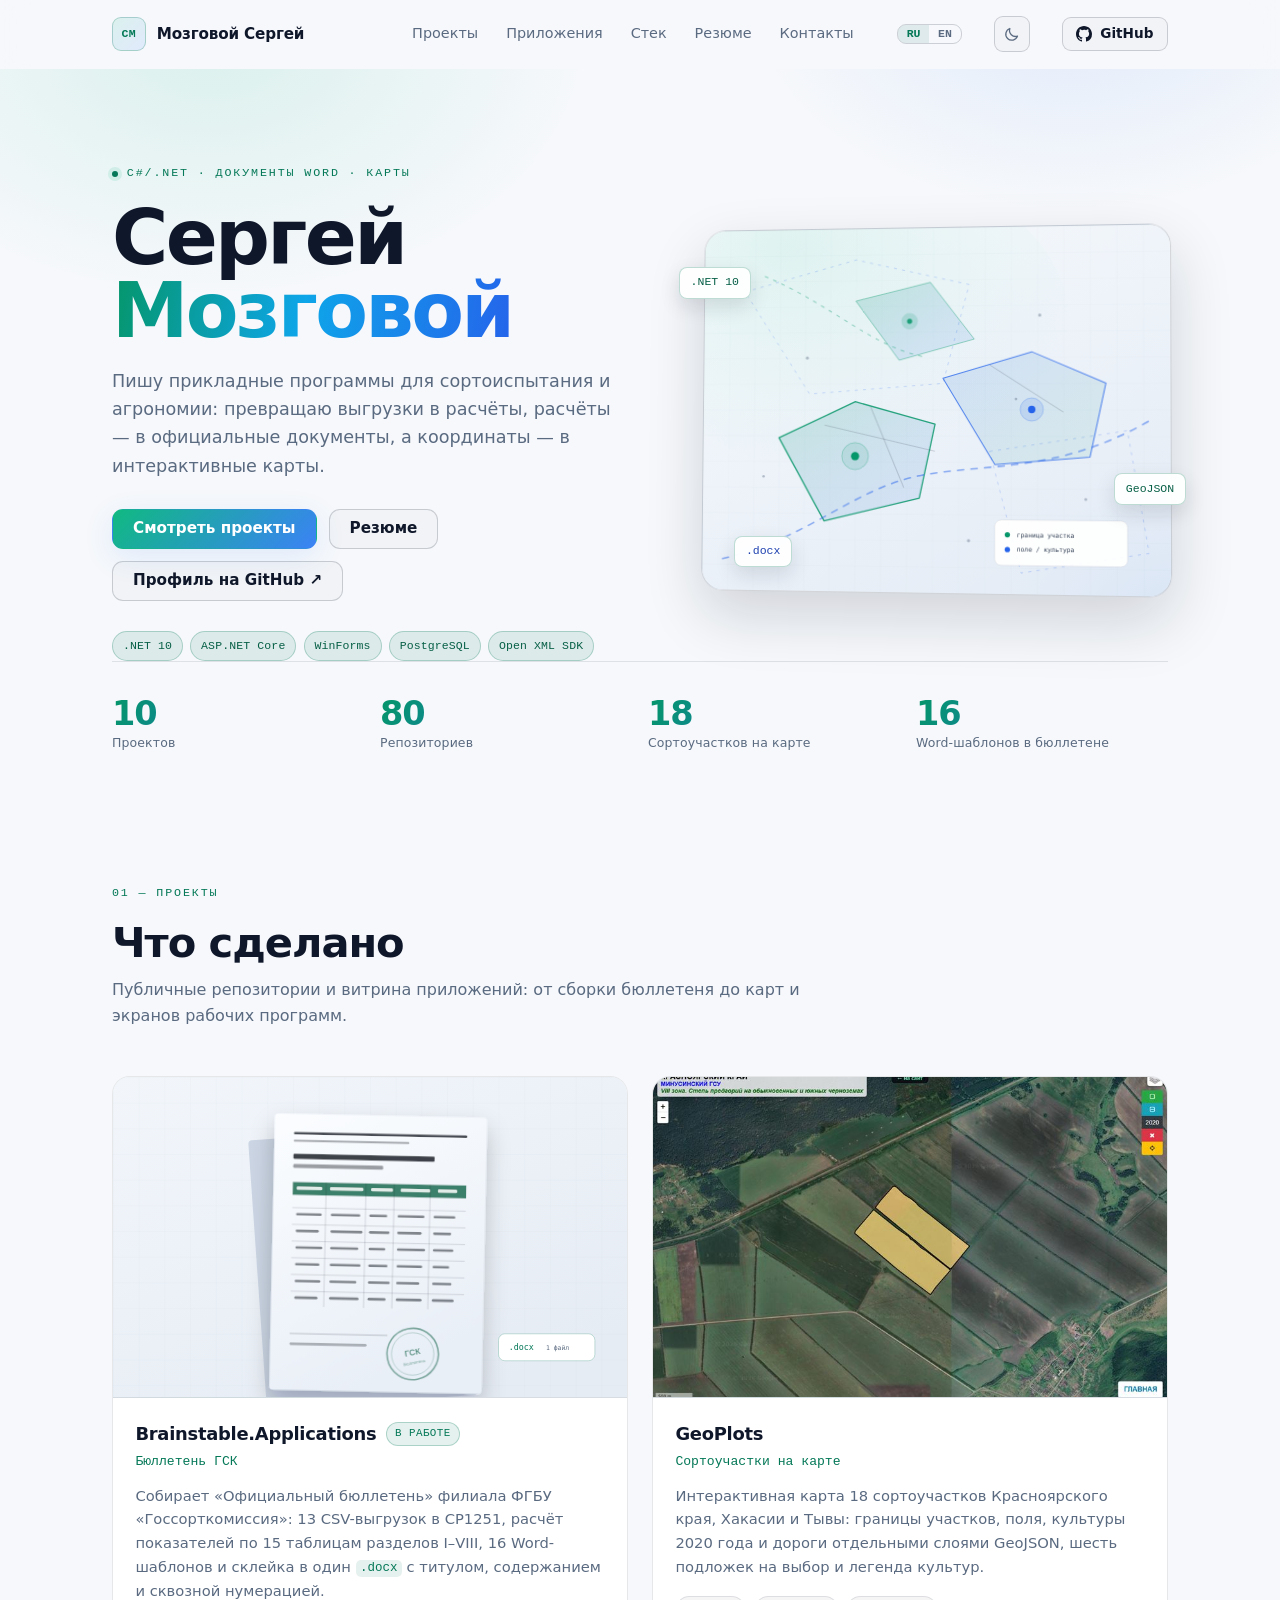
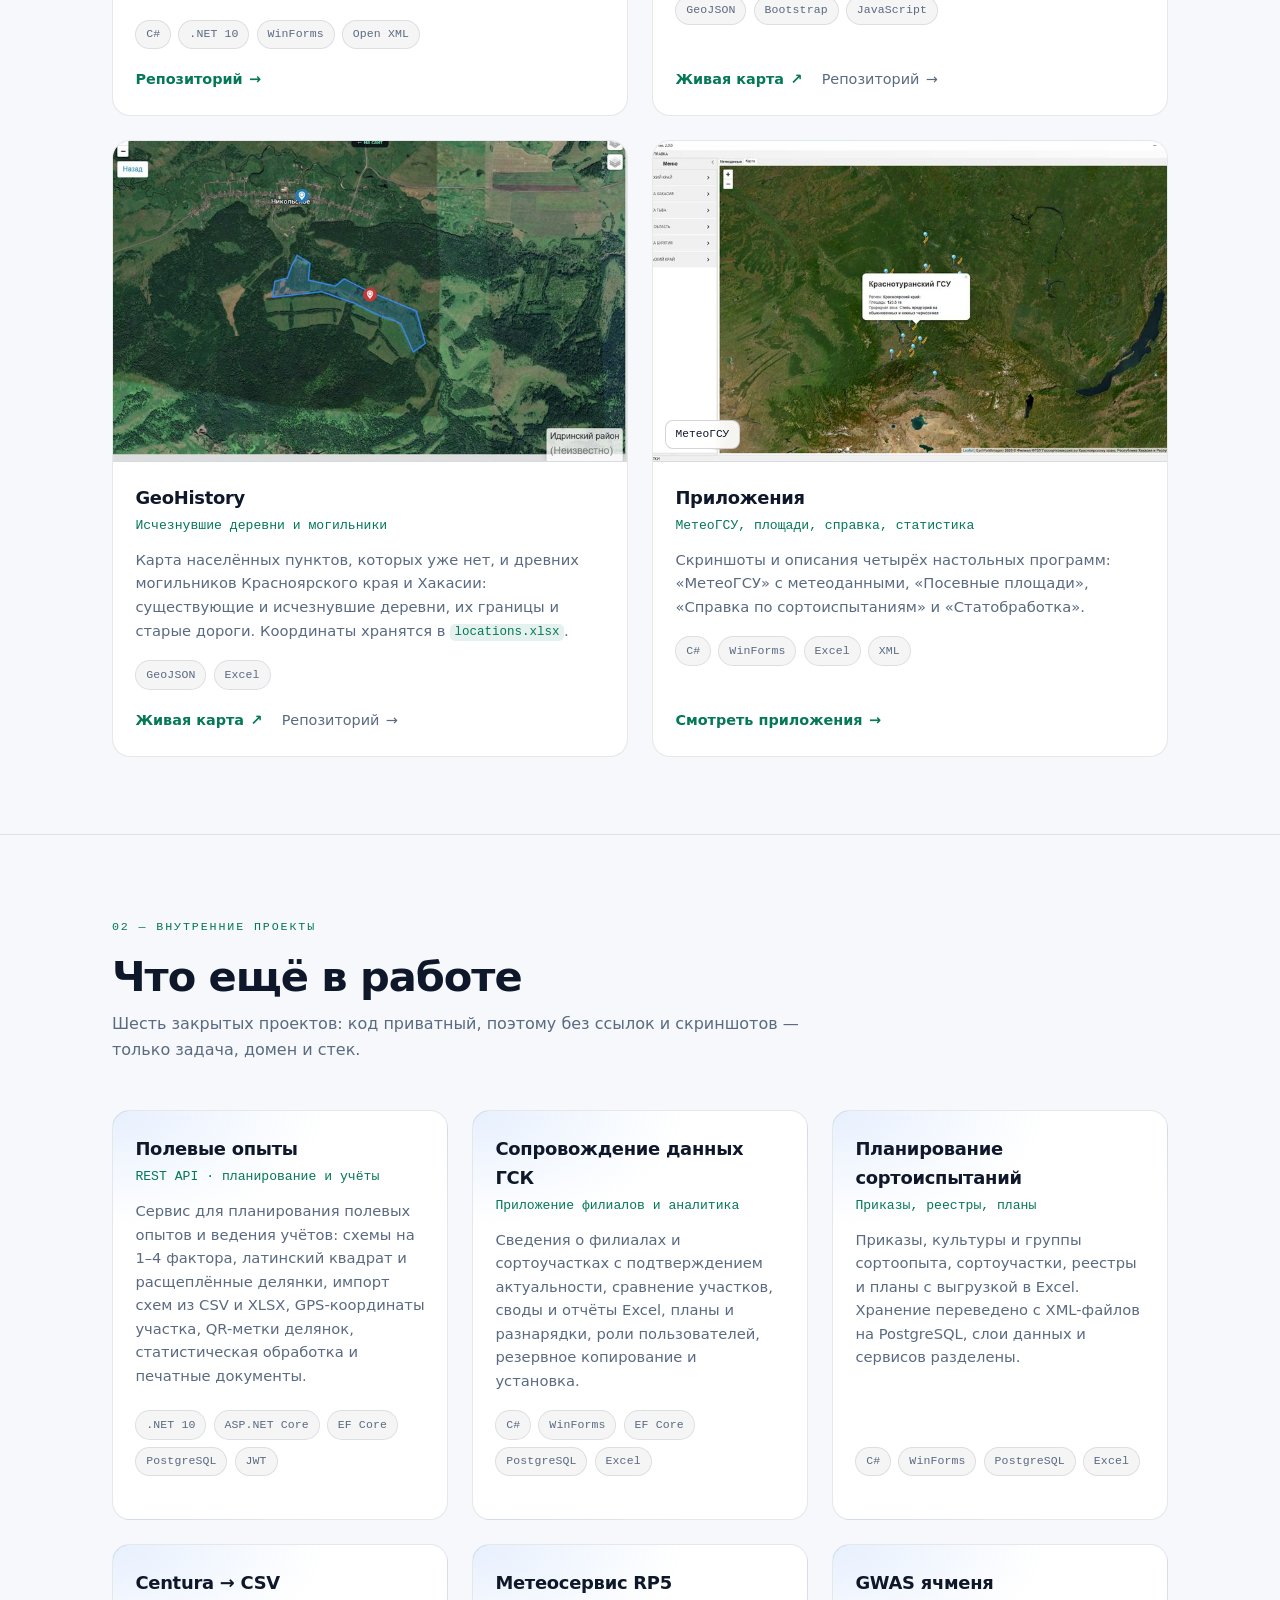
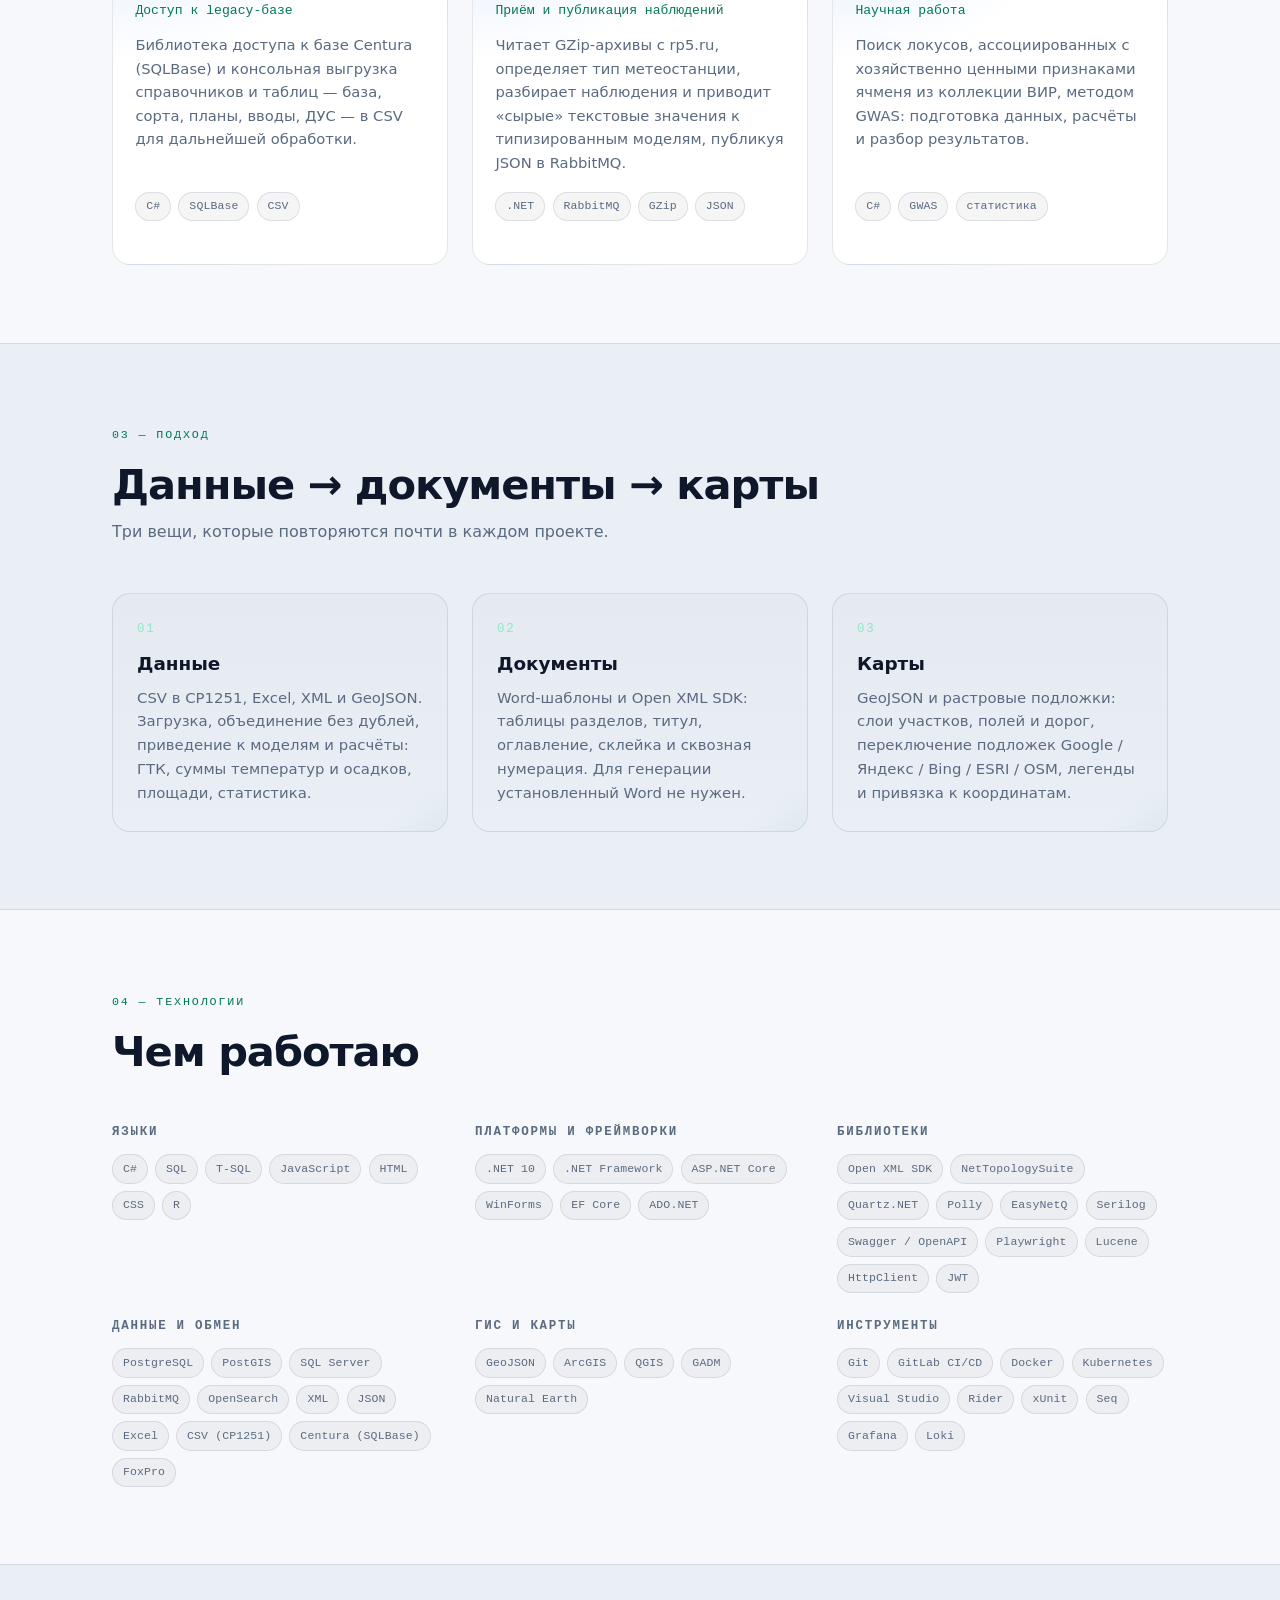
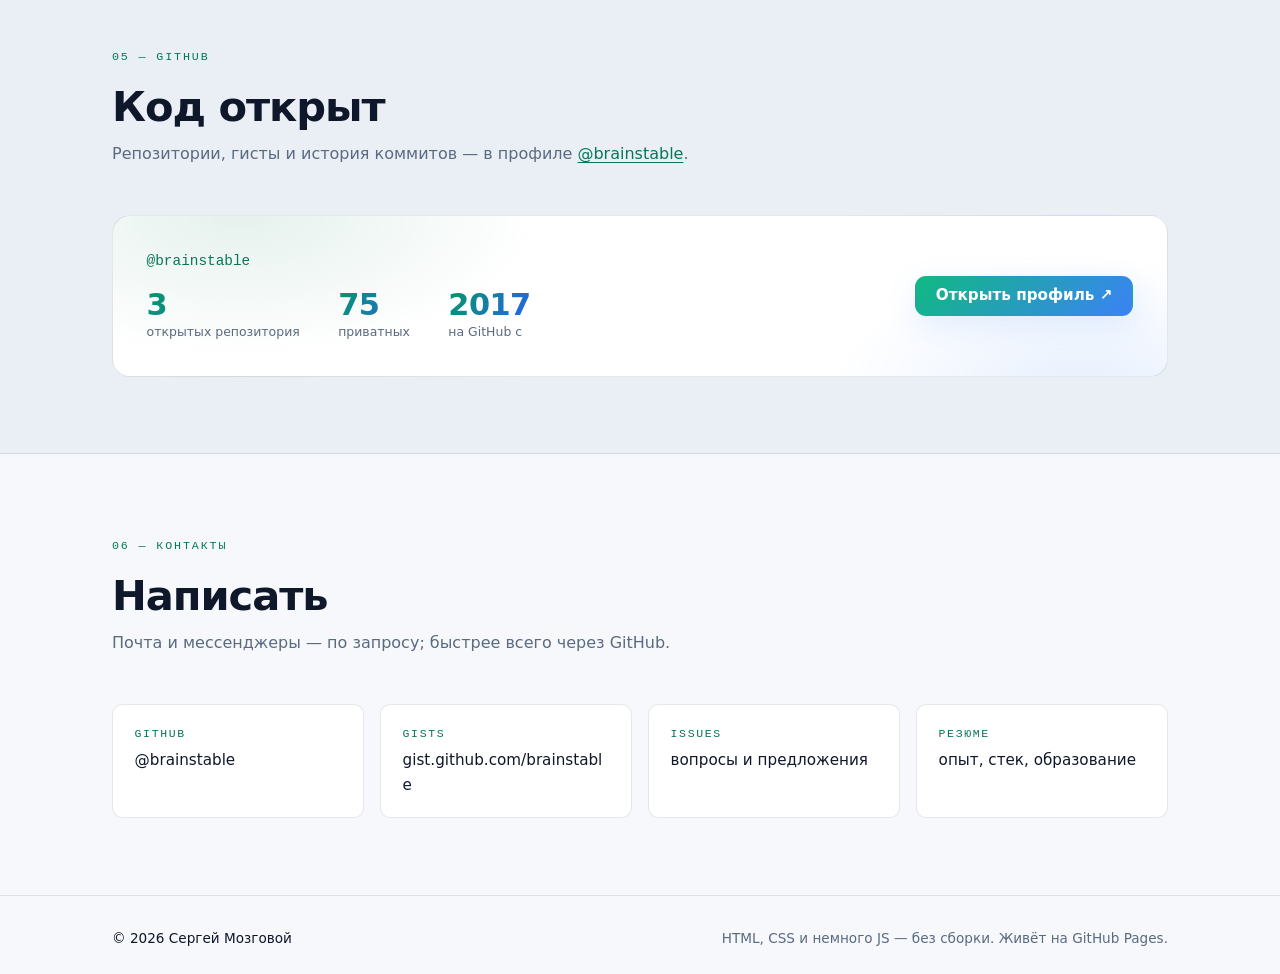
==== commit f1945f13: "revert: убрана страница каталога программ и ссылки на неё" ====
--- a/index.html
+++ b/index.html
@@ -75,7 +75,6 @@
     <nav class="nav" aria-label="Разделы страницы">
       <a class="nav__link" href="#projects">Проекты</a>
       <a class="nav__link" href="apps/">Приложения</a>
-      <a class="nav__link" href="programs/">Программы</a>
       <a class="nav__link" href="#stack">Стек</a>
       <a class="nav__link" href="resume/">Резюме</a>
       <a class="nav__link" href="#contacts">Контакты</a>
@@ -260,11 +259,6 @@
           </div>
         </article>
       </div>
-
-      <p class="section__lead reveal" style="margin-top:1.6rem">
-        Ещё 44 программы и проекта — в <a href="programs/">каталоге</a>: коммерческие сервисы,
-        системы Госсорткомиссии, отраслевые приложения и научные проекты.
-      </p>
     </div>
   </section>
 
--- a/assets/css/style.css
+++ b/assets/css/style.css
@@ -1102,77 +1102,6 @@
   .carousel__btn { width: 34px; height: 34px; }
 }
 
-/* ---------------------------------------------------------- Programs list */
-
-.programs {
-  max-width: 1080px;
-  margin-inline: auto;
-  padding: clamp(2rem, 4vw, 3rem) clamp(1.15rem, 4vw, 2rem) clamp(2.5rem, 6vw, 4rem);
-}
-
-.prog-search {
-  display: flex;
-  flex-wrap: wrap;
-  align-items: center;
-  gap: 0.6rem 1rem;
-  margin: 1.4rem 0 1.8rem;
-}
-
-.prog-search input {
-  flex: 1 1 260px;
-  min-width: 0;
-  padding: 0.6rem 0.85rem;
-  border: 1px solid var(--line-hi);
-  border-radius: 10px;
-  background: var(--card);
-  color: var(--text);
-  font: inherit;
-  font-size: 0.92rem;
-}
-.prog-search input:focus { outline: none; border-color: var(--accent-border); }
-
-.prog-search__count { font-family: var(--mono); font-size: 0.74rem; color: var(--muted); }
-
-.prog-group { margin-bottom: clamp(1.6rem, 3vw, 2.4rem); }
-.prog-group.is-empty { display: none; }
-
-.prog-group__title {
-  display: flex;
-  align-items: baseline;
-  gap: 0.6rem;
-  margin: 0 0 1rem;
-  padding-bottom: 0.5rem;
-  border-bottom: 1px solid var(--line);
-  font-size: 1.05rem;
-  letter-spacing: -0.01em;
-}
-
-.prog-group__count { font-family: var(--mono); font-size: 0.72rem; color: var(--muted); }
-
-.prog-list { display: grid; gap: 0.9rem; }
-
-.prog {
-  padding: 1rem 1.1rem;
-  border: 1px solid var(--line);
-  border-radius: 14px;
-  background: var(--card);
-}
-.prog.is-hidden { display: none; }
-
-.prog__head { display: flex; align-items: baseline; gap: 0.55rem; }
-.prog__num { font-family: var(--mono); font-size: 0.7rem; color: var(--muted); }
-.prog__title { margin: 0; font-size: 1rem; letter-spacing: -0.01em; }
-
-.prog__meta { margin: 0.25rem 0 0.5rem; font-size: 0.76rem; color: var(--muted); }
-.prog__text { margin: 0 0 0.7rem; font-size: 0.9rem; color: var(--muted); }
-.prog .chips { margin-bottom: 0.6rem; }
-
-.prog__more { font-size: 0.86rem; color: var(--muted); }
-.prog__more summary { cursor: pointer; color: var(--accent); font-size: 0.84rem; }
-.prog__more summary:hover { text-decoration: underline; text-underline-offset: 3px; }
-.prog__more .cv-list { margin: 0.6rem 0 0.5rem; }
-.prog__role { margin: 0.4rem 0 0; }
-
 /* ----------------------------------------------------------------- Footer */
 
 .footer { border-top: 1px solid var(--line); padding-block: 2rem; }
